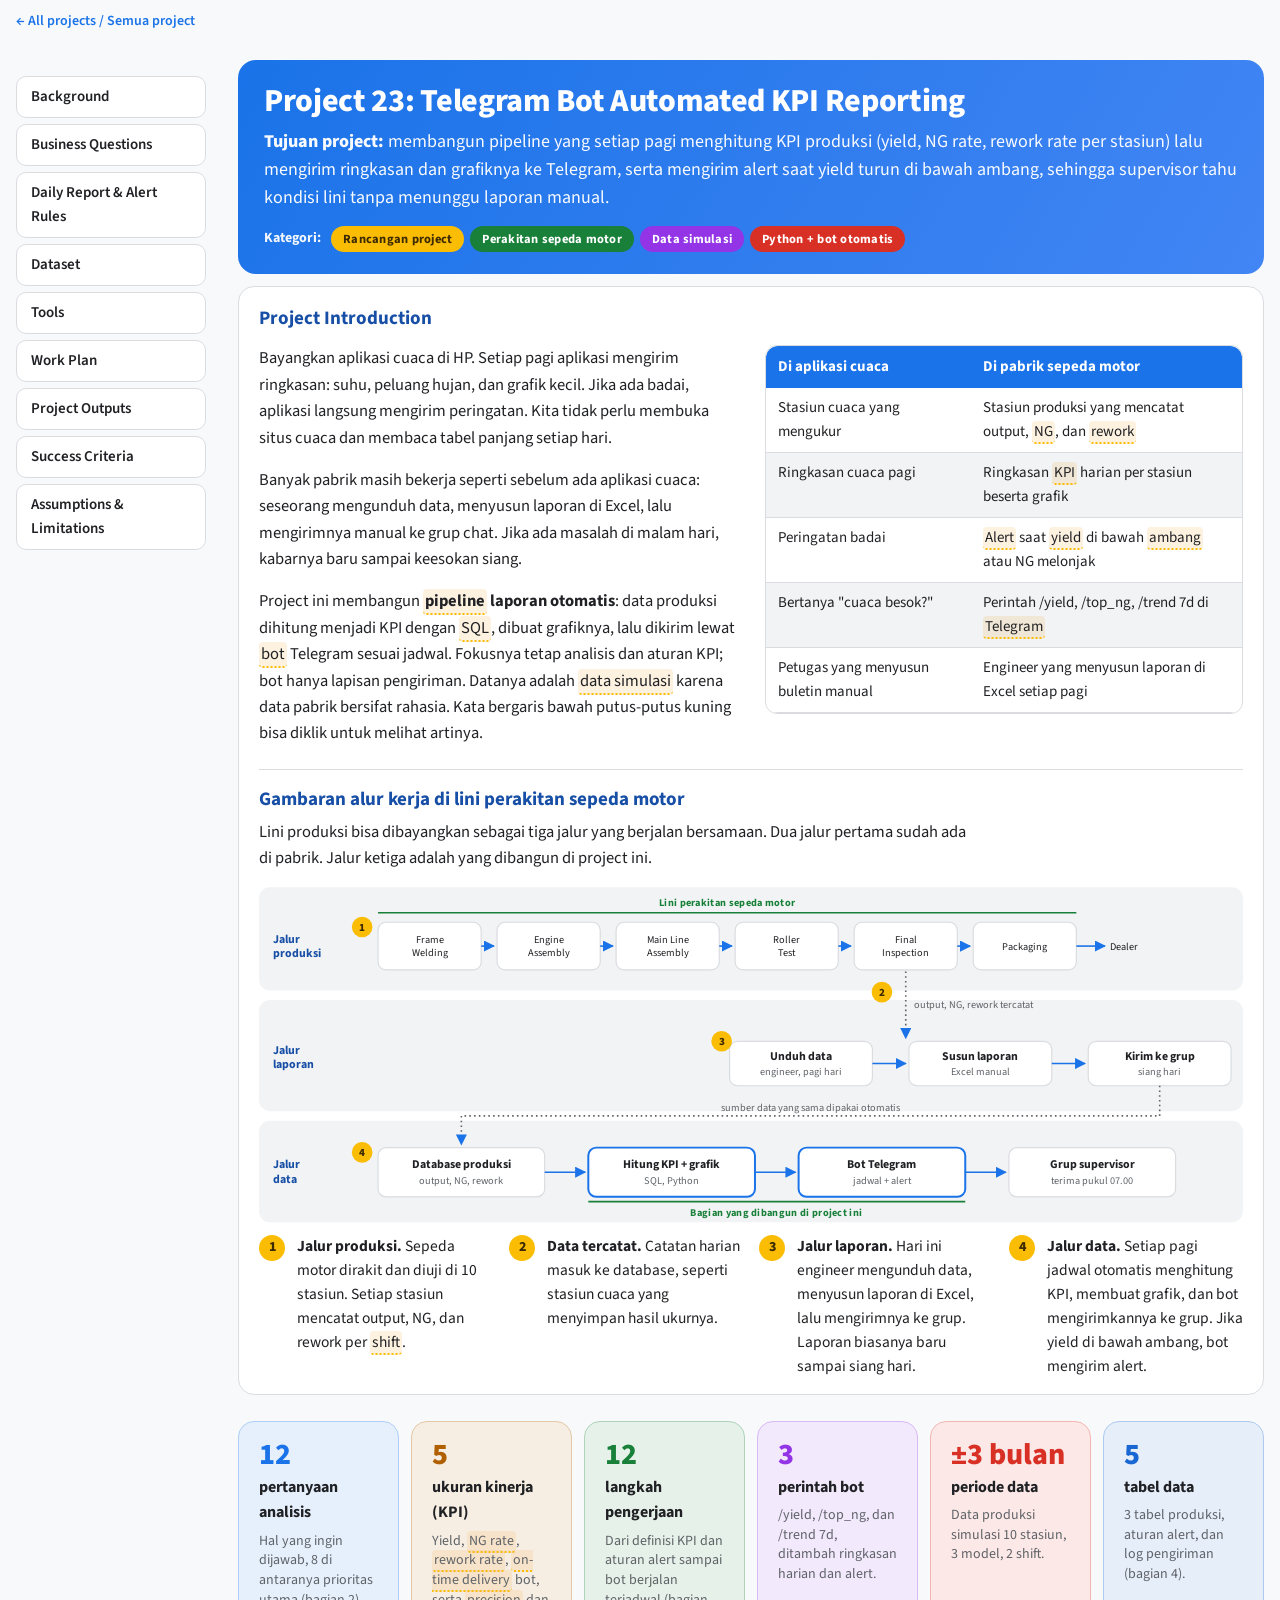
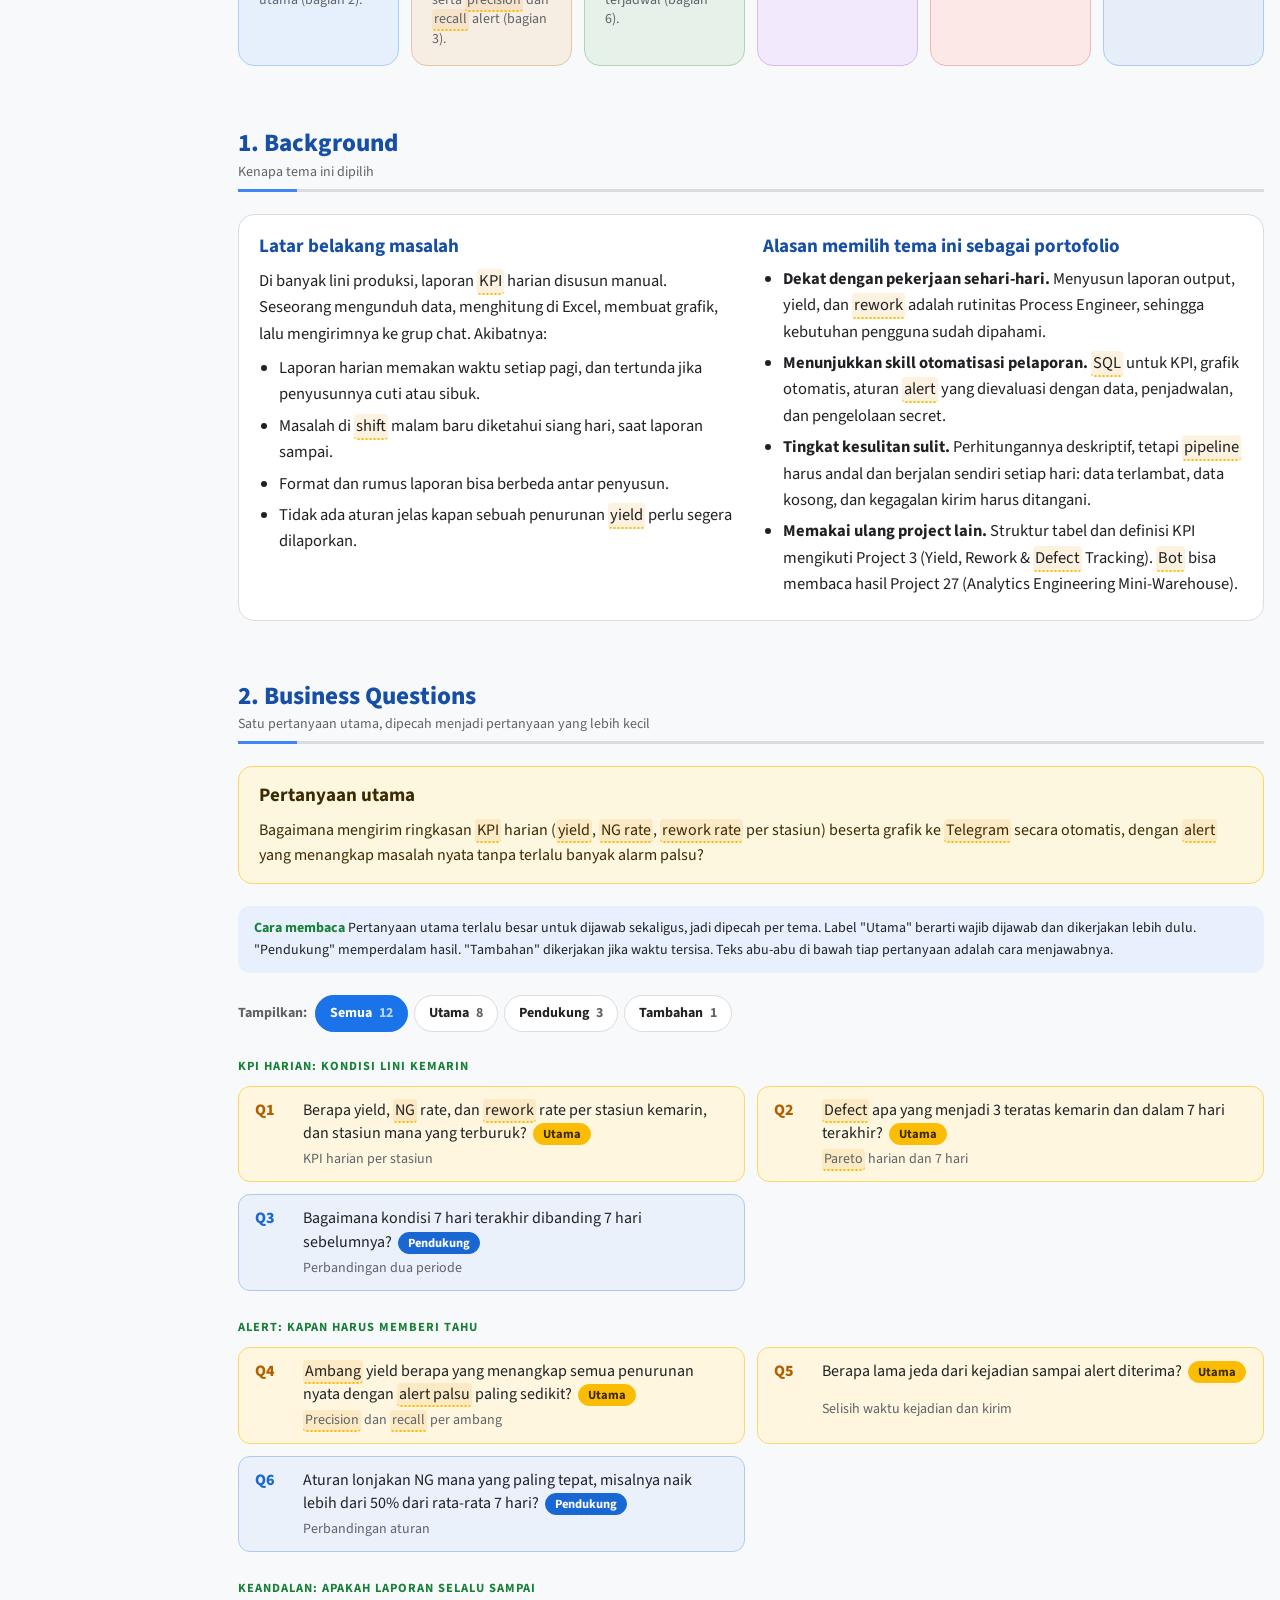
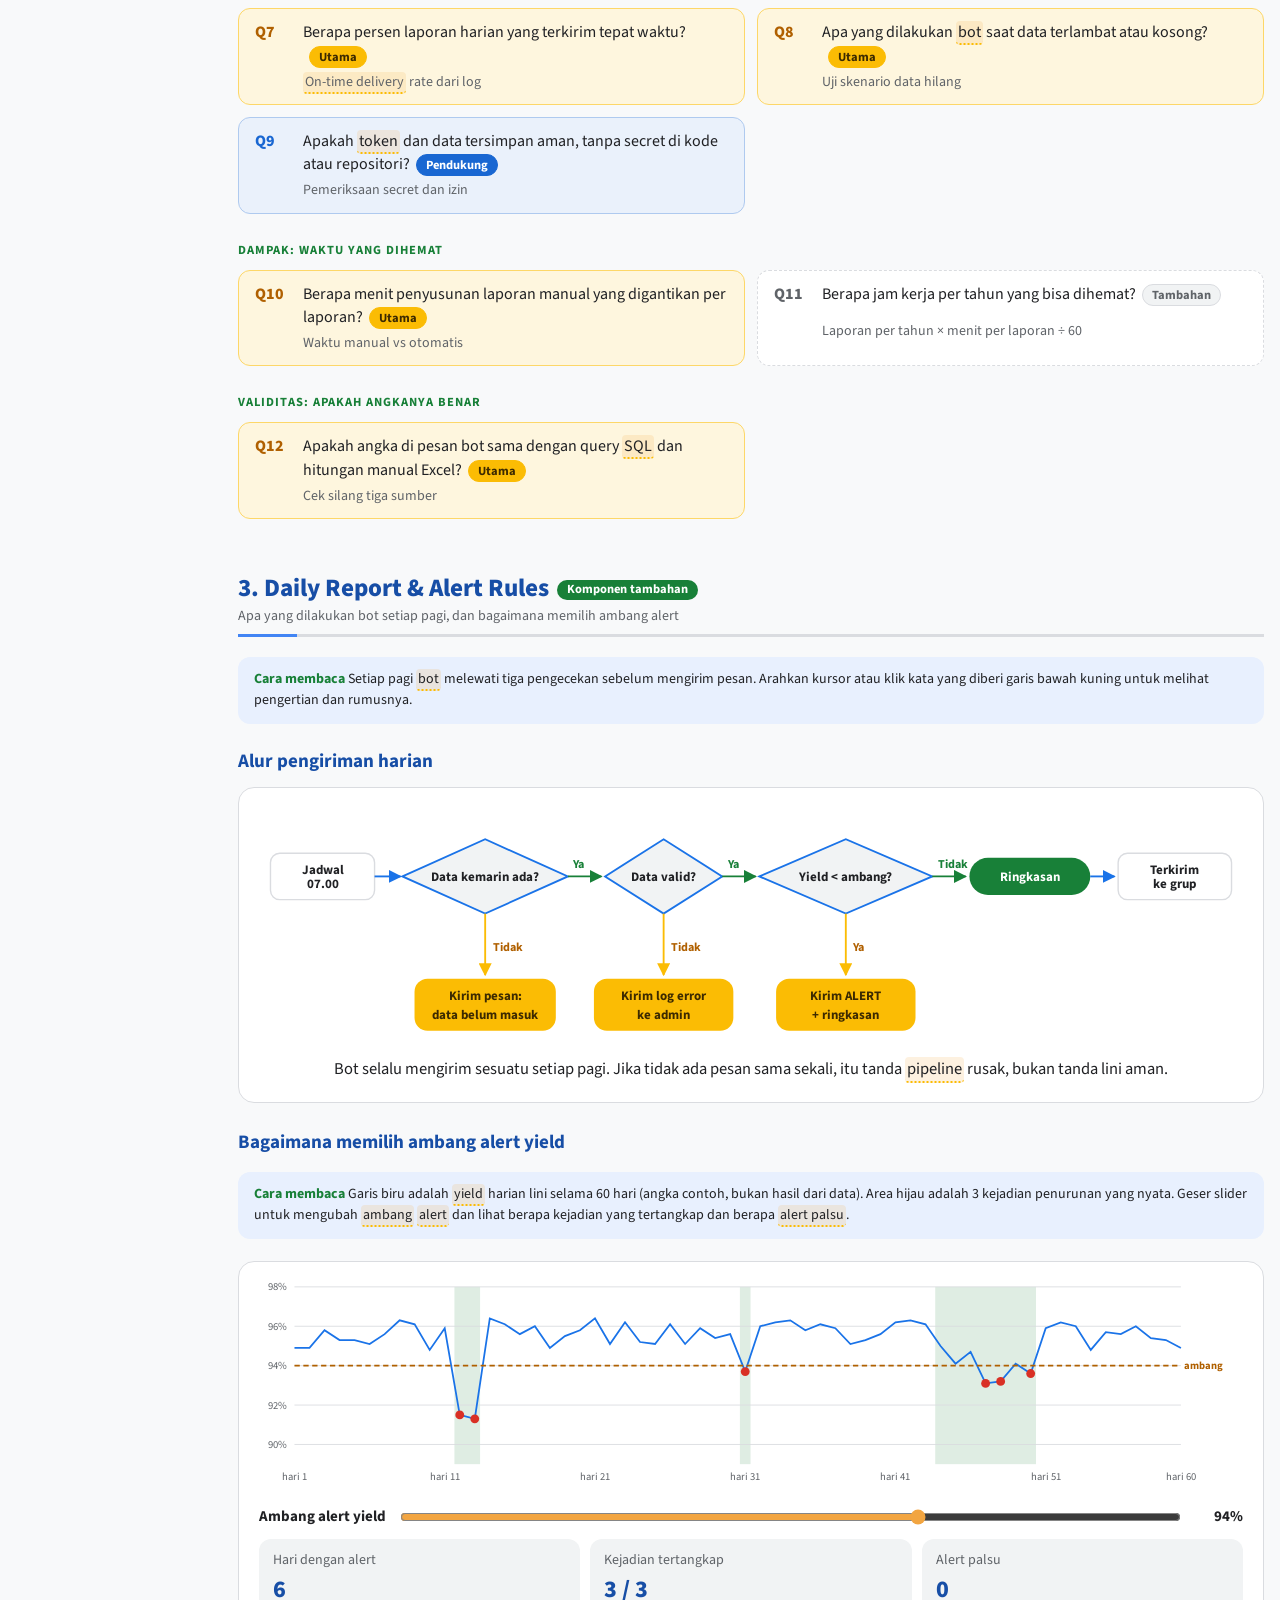
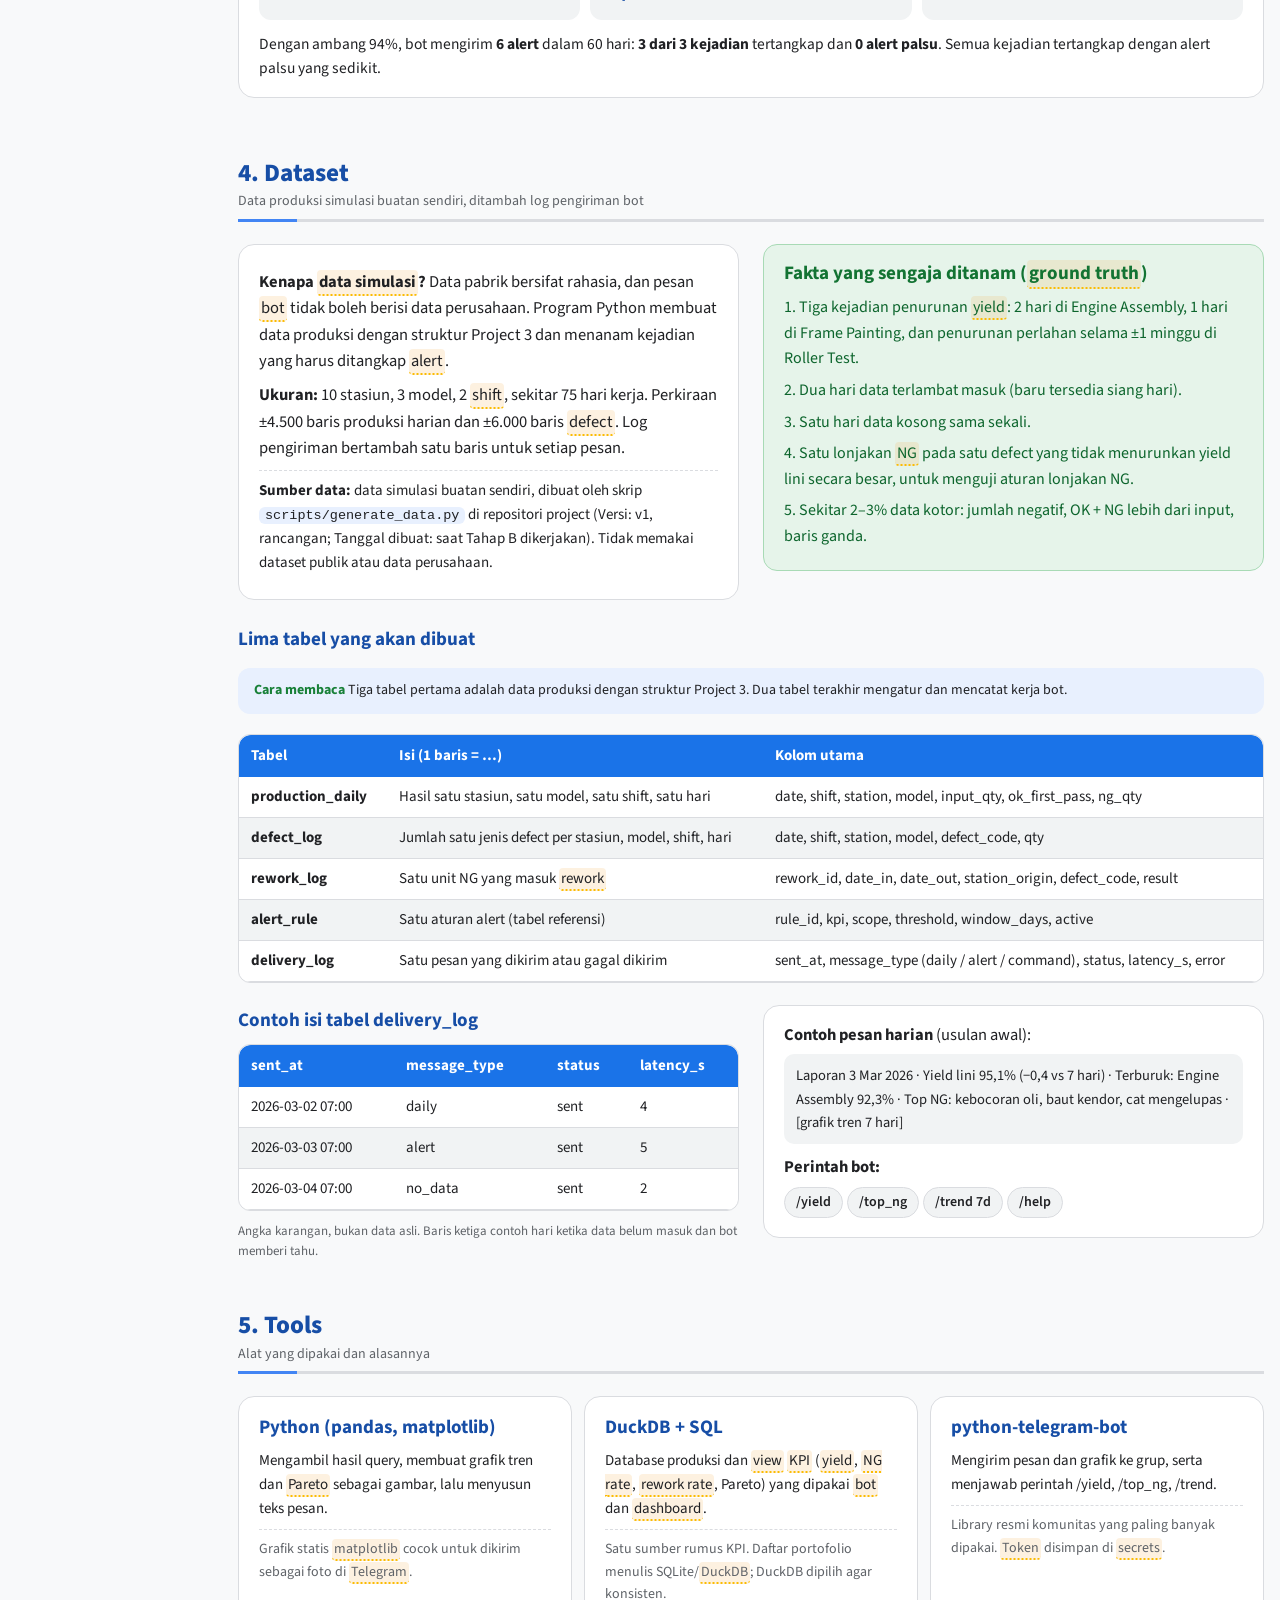
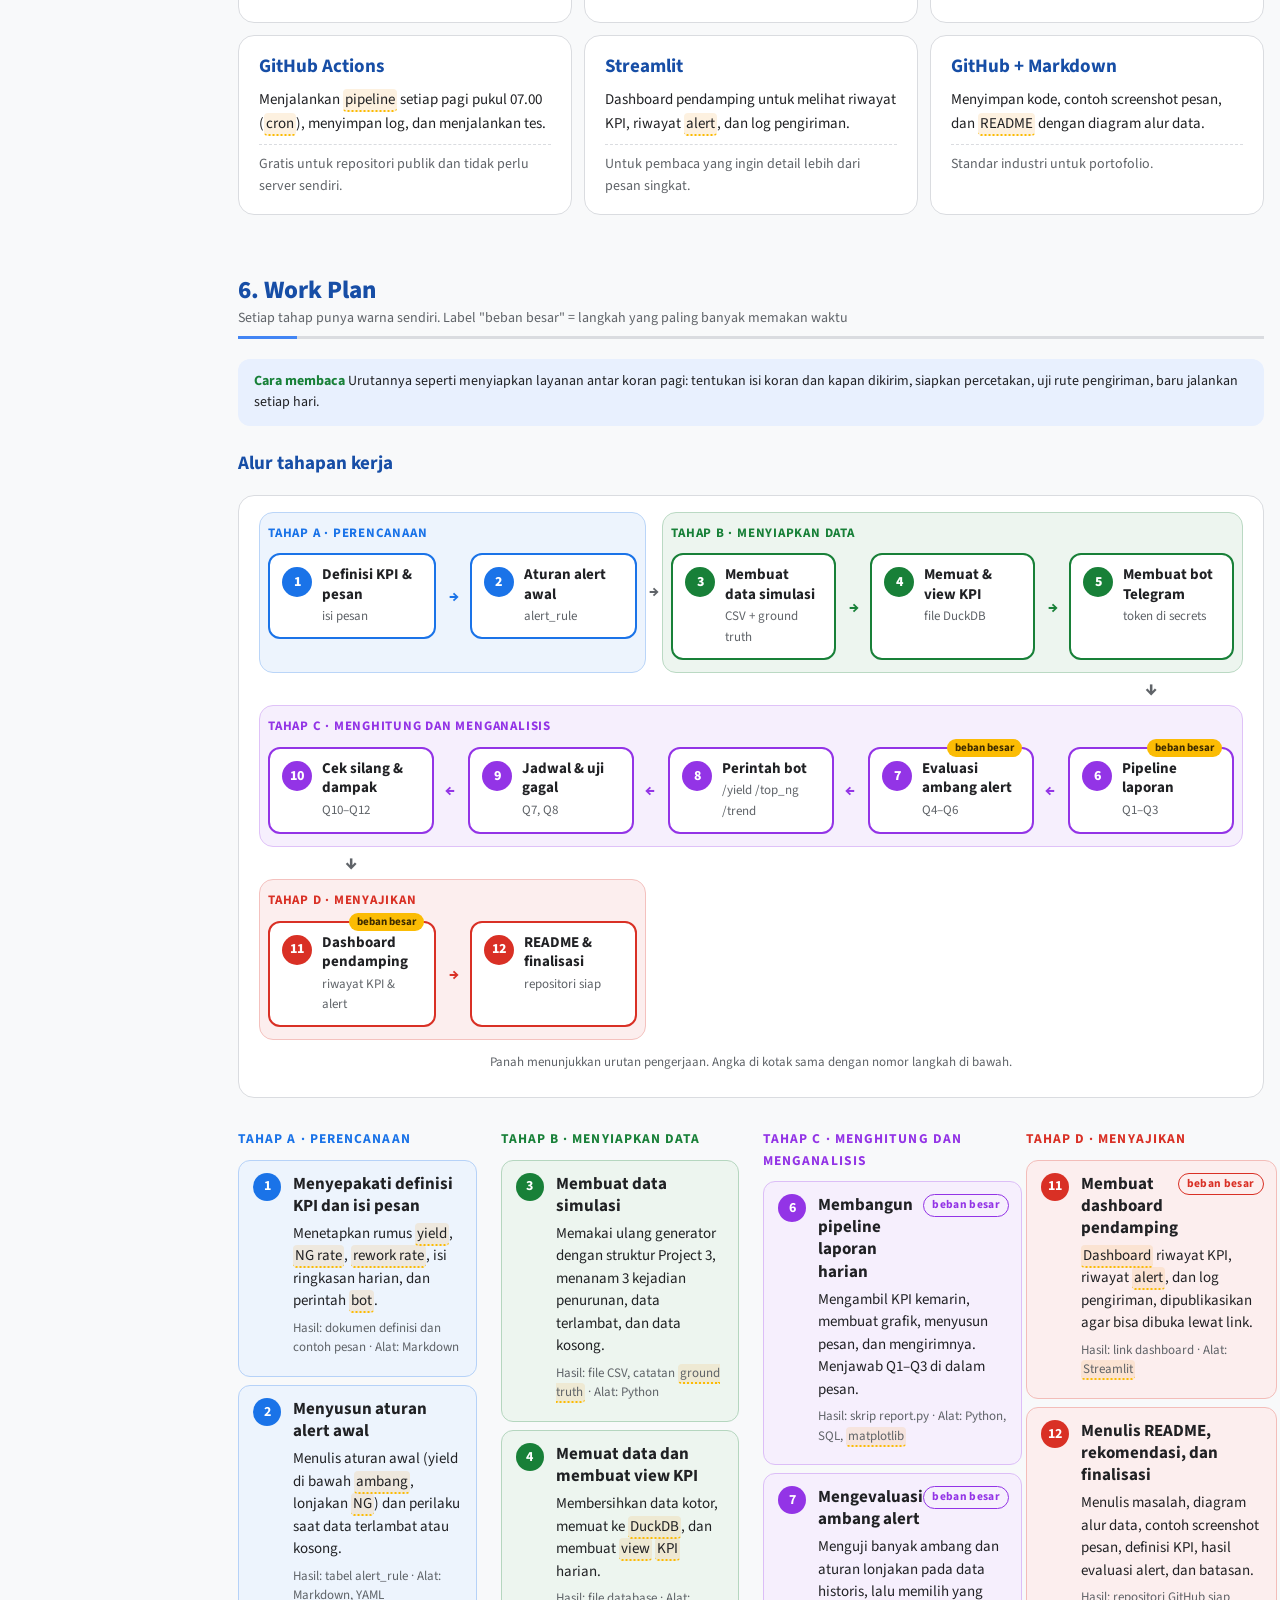
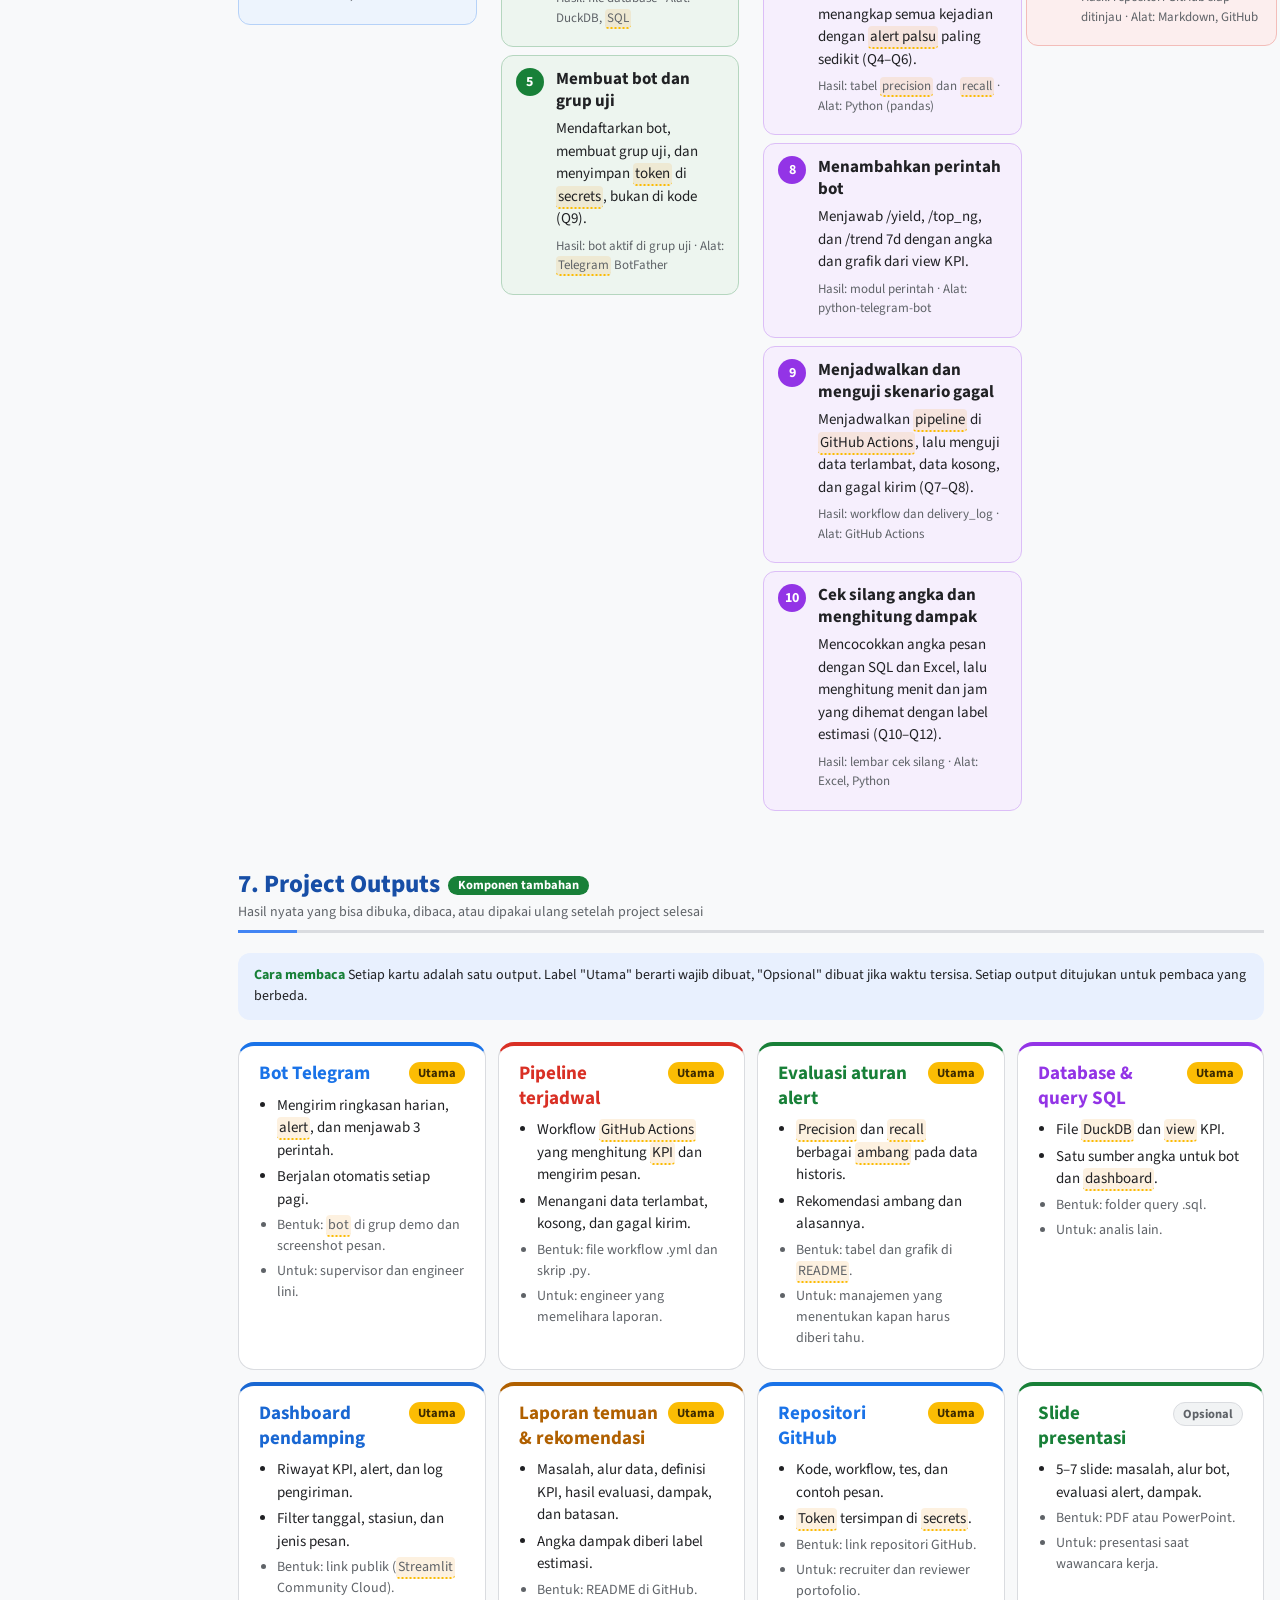
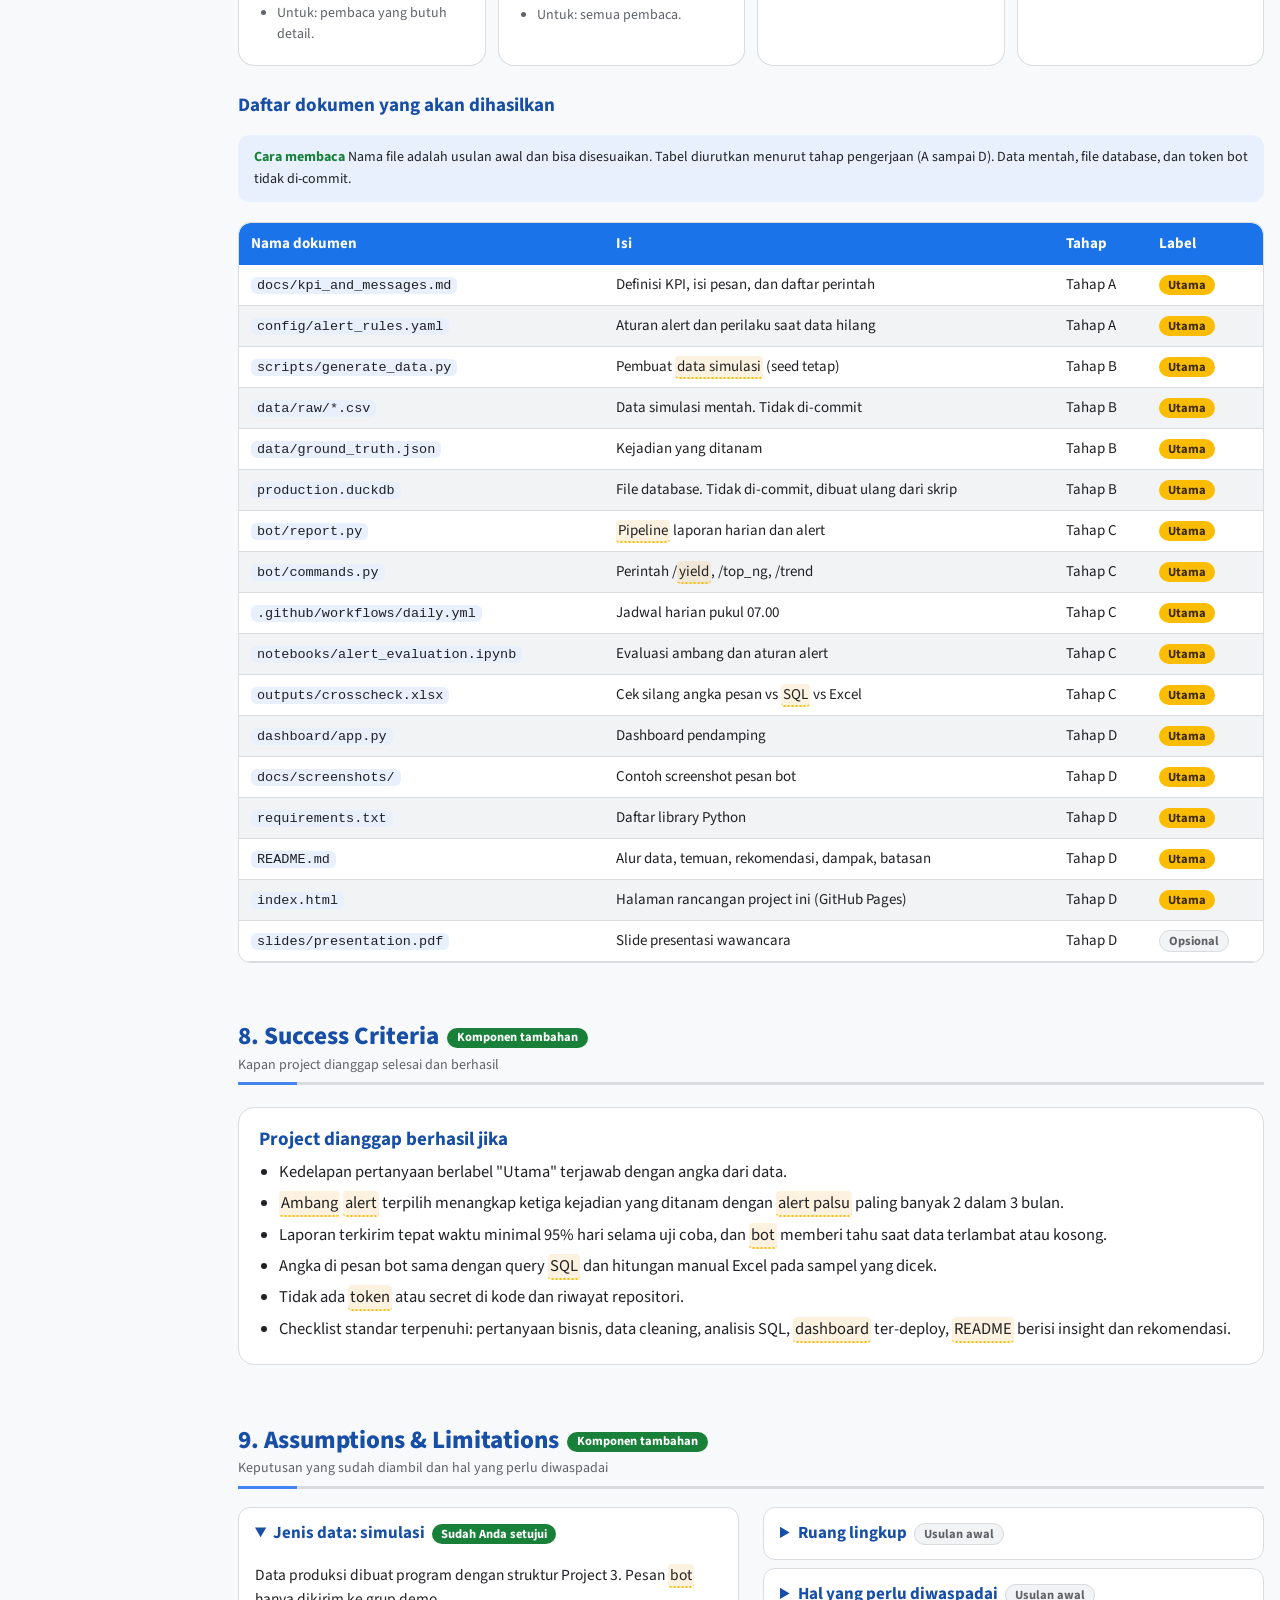
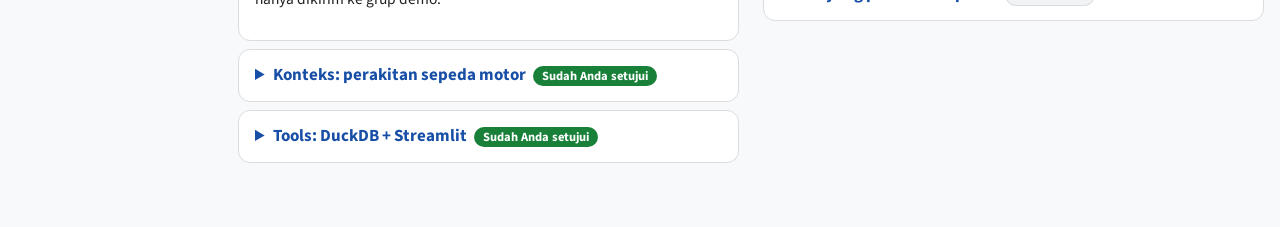
==== index.html @ 644fd73c "Add Project 23 design page and README Co-Authored-By: Claude Opus 5.5 <noreply@anthropic.com> Claude" ====
<!doctype html>
<html lang="id"><head><meta charset="utf-8"><meta name="viewport" content="width=device-width,initial-scale=1,viewport-fit=cover">
<title>Project 23: Telegram Bot Automated KPI Reporting</title>
<meta name="claude:viewport-fit-sides" content="cover">
<meta name="description" content="Rancangan project portofolio Data Analyst: bot Telegram yang mengirim ringkasan KPI harian dan alert otomatis dari data produksi perakitan sepeda motor.">
<link rel="preconnect" href="https://fonts.googleapis.com"><link rel="preconnect" href="https://fonts.gstatic.com" crossorigin>
<link rel="stylesheet" href="https://fonts.googleapis.com/css2?family=Source+Sans+3:wght@400;600;700;800&display=swap">
<style>
/* Layout: tema terang ala Google (single theme, sengaja): latar putih keabuan, kartu putih;
   biru = struktur, kuning = penanda utama, hijau = info pendukung, merah = aksen.
   Skala huruf: H1 32 · H2 25 · H3 19 · body 16.5 · keterangan 14 · label 12.5 */
:root{color-scheme:light;
--bg:#F8F9FA;--card:#FFFFFF;--sub:#F1F3F4;--line:#DADCE0;
--ink:#202124;--head:#174EA6;--mut:#5F6368;
--navy:#1A73E8;--navy-ink:#FFFFFF;--teal:#188038;--amber:#FBBC04;--amber-ink:#3C2A00;--bar:#1A73E8;--soft:#E8F0FE;
--gb:#4285F4;--gr:#EA4335;--gy:#FBBC04;--gg:#34A853;
--navyH:#1A73E8;--amberH:#B06000;--tealH:#188038;--plumH:#9334E6;--roseH:#D93025;--skyH:#1967D2;--onph:#fff;
--f:"Source Sans 3",Calibri,Carlito,"Segoe UI",Arial,sans-serif;
--h1:clamp(26px,2.6vw,32px);--h2:clamp(21px,2vw,25px);--h3:19px;--body:16.5px;--small:14px;--label:12.5px}
[hidden]{display:none!important}
*{box-sizing:border-box}html{scroll-padding-top:64px;scroll-behavior:smooth}
body{margin:0;background:var(--bg);color:var(--ink);font:400 var(--body)/1.6 var(--f)}
body::before{content:"";position:fixed;inset:0 0 auto;height:env(safe-area-inset-top,0px);background:var(--bg);z-index:10}
main{max-width:880px;margin:0 auto;padding-block:16px 56px;padding-left:max(16px,env(safe-area-inset-left,0px));padding-right:max(16px,env(safe-area-inset-right,0px))}
b,strong{font-weight:700}
nav{position:sticky;top:env(safe-area-inset-top,0px);z-index:9;background:var(--bg);padding:8px 0;display:flex;gap:6px;overflow-x:auto}
nav a{flex:none;background:var(--card);border:1px solid var(--line);color:var(--ink);text-decoration:none;border-radius:999px;padding:6px 14px;font-size:var(--small);font-weight:600}
nav a:hover,nav a:focus-visible{background:var(--amber);border-color:var(--amber);color:var(--amber-ink);outline:none}
.banner{background:var(--navy);color:var(--navy-ink);border-radius:18px;padding:22px 26px}
.banner h1{margin:0 0 8px;font-size:var(--h1);font-weight:800;line-height:1.2;text-wrap:balance;letter-spacing:-.01em}.banner p{margin:0;font-size:18px;line-height:1.55;opacity:.97}.banner .goal b{font-weight:800}
.tags{display:flex;gap:6px;flex-wrap:wrap;margin-top:14px}
.tags{align-items:center}.tlab{font-size:var(--small);font-weight:700;margin-right:4px;opacity:.95}
.tag{border-radius:999px;padding:3px 12px;font-size:var(--label);font-weight:700;background:rgba(255,255,255,.2);letter-spacing:.02em}.tag.a{background:var(--amber);color:var(--amber-ink)}
.card{border-radius:16px;padding:16px 20px;background:var(--card);border:1px solid var(--line);margin:12px 0}
.card p{margin:8px 0}
h2{font-size:var(--h2);font-weight:800;color:var(--head);margin:48px 0 10px;padding-bottom:8px;border-bottom:2px solid var(--line);line-height:1.25;text-wrap:balance}
h2 small{display:block;font-size:var(--small);font-weight:400;color:var(--mut);margin-top:4px}
h3{font-size:var(--h3);font-weight:700;color:var(--head);margin:16px 0 6px;line-height:1.3}
.card h3:first-child,.card>div>h3:first-child{margin-top:4px}
.add{display:inline-block;vertical-align:middle;margin-left:8px;border-radius:999px;padding:2px 10px;font-size:var(--label);font-weight:700;background:var(--teal);color:#fff}
.how{background:var(--soft);border-radius:12px;padding:12px 16px;margin:10px 0;font-size:var(--small);line-height:1.55;color:var(--ink)}.how::before{content:"Cara membaca ";font-weight:700;color:var(--teal)}
.callout{border-radius:14px;padding:14px 20px;margin:12px 0;font-size:16px}.callout h4{margin:0 0 6px;font-size:var(--h3);font-weight:700}.callout p{margin:6px 0}
.callout.a{background:var(--amber);color:var(--amber-ink)}.callout.g{background:var(--teal);color:#fff}
.kpis{display:grid;grid-template-columns:repeat(3,1fr);gap:12px;margin:14px 0}.kpis .card{margin:0}
.kpi .v{font-size:30px;font-weight:800;display:block;line-height:1.15;color:var(--head);font-variant-numeric:tabular-nums}.kpi .l{display:block;font-weight:700;font-size:16px;margin-top:2px}.kpi .d{display:block;font-size:var(--small);line-height:1.4;margin-top:6px;color:var(--mut)}
.kpi.t{background:var(--teal);border-color:var(--teal);color:#fff}.kpi.am{background:var(--amber);border-color:var(--amber);color:var(--amber-ink)}
.kpi.t .v,.kpi.t .d,.kpi.am .v,.kpi.am .d{color:inherit}
table{border-collapse:collapse;width:100%;font-size:15px;background:var(--card);border-radius:12px;overflow:hidden}
th{background:var(--navy);color:var(--navy-ink);padding:9px 12px;text-align:left;vertical-align:top;font-weight:700}
td{padding:8px 12px;border-bottom:1px solid var(--line);vertical-align:top}
tr:nth-child(odd) td{background:var(--sub)}
.scroll{overflow-x:auto;border:1px solid var(--line);border-radius:12px;margin:10px 0}
.q{background:var(--card);border:1px solid var(--line);border-radius:12px;padding:12px 16px;margin:6px 0;display:grid;grid-template-columns:40px 1fr;gap:4px 8px;font-size:16px;line-height:1.45}
.q .id{font-weight:800;color:var(--head)}.q .m{grid-column:2;font-size:var(--small);color:var(--mut)}
.pri{display:inline-block;border-radius:999px;padding:1px 9px;font-size:var(--label);font-weight:700;margin-left:6px;background:var(--sub);border:1px solid var(--line);color:var(--mut)}.pri.M{background:var(--amber);border-color:var(--amber);color:var(--amber-ink)}.pri.S{background:var(--navy);border-color:var(--navy);color:#fff}
.theme{font-size:var(--label);font-weight:700;color:var(--teal);margin:20px 0 4px;text-transform:uppercase;letter-spacing:.08em}
.flow{display:flex;flex-wrap:wrap;align-items:center;gap:6px;margin:8px 0}
.flow span{border-radius:999px;padding:5px 12px;font-size:var(--small);font-weight:700;background:var(--sub);border:1px solid var(--line)}
.flow span.ng{background:var(--amber);border-color:var(--amber);color:var(--amber-ink)}.flow span.ok{background:var(--teal);border-color:var(--teal);color:#fff}.flow i{font-style:normal;color:var(--mut);font-size:var(--small)}
.row{display:flex;align-items:center;gap:8px;margin:6px 0;width:100%;font:inherit;font-size:var(--small);color:var(--ink);background:none;border:0;padding:0;cursor:pointer;text-align:left}
.row .n{width:96px;flex:none;font-weight:600}.row .tr{flex:1;background:var(--sub);border-radius:8px;height:24px;position:relative;overflow:hidden}
.row .b{position:absolute;left:0;top:0;bottom:0;border-radius:8px;background:var(--bar);transition:width .25s}
.row.sel .b{background:var(--amber)}.row.sel .n{color:var(--head);font-weight:800}
.row .c{width:58px;text-align:right;flex:none;font-variant-numeric:tabular-nums;font-weight:600}
.row:focus-visible{outline:3px solid var(--amber);outline-offset:2px;border-radius:8px}
.ctl{display:flex;align-items:center;gap:12px;margin:14px 0 10px;font-weight:700;font-size:15px}.ctl input{flex:1;accent-color:#F2A541}.ctl output{min-width:48px;text-align:right}
.res{display:grid;grid-template-columns:repeat(3,1fr);gap:10px;margin-top:10px}.res div{background:var(--sub);border-radius:12px;padding:10px 14px;font-size:var(--small);color:var(--mut)}.res b{display:block;font-size:24px;font-weight:800;color:var(--head);font-variant-numeric:tabular-nums}
.steps{counter-reset:s;display:grid;gap:8px;margin:10px 0;padding:0;list-style:none}
.steps li{background:var(--card);border:1px solid var(--line);border-radius:12px;padding:12px 14px 12px 54px;position:relative}
.steps li::before{counter-increment:s;content:counter(s);position:absolute;left:14px;top:12px;width:28px;height:28px;border-radius:50%;background:var(--navy);color:#fff;font-weight:700;display:grid;place-items:center;font-size:14px}
.steps li.L::before{background:var(--amber);color:var(--amber-ink)}
.steps b.t{display:block;font-size:17px;color:var(--head);line-height:1.3}.steps p{margin:6px 0;font-size:15px;line-height:1.5}.steps .meta{font-size:13px;color:var(--mut)}
.phase{font-size:var(--label);font-weight:700;color:var(--teal);margin:18px 0 0;text-transform:uppercase;letter-spacing:.08em}
.tools{display:grid;grid-template-columns:repeat(2,1fr);gap:12px;margin:12px 0}.tools .card{margin:0}
.tools b{display:block;font-size:var(--h3);color:var(--head)}.tools .r{font-size:15px;margin:6px 0 0}.tools .alt{font-size:var(--small);color:var(--mut);margin:8px 0 0;padding-top:8px;border-top:1px dashed var(--line)}
details{background:var(--card);border:1px solid var(--line);border-radius:12px;padding:12px 16px;margin:8px 0}summary{cursor:pointer;font-weight:700;font-size:17px;color:var(--head)}details p{font-size:15.5px}
.pill{border-radius:999px;padding:1px 9px;font-size:var(--label);font-weight:700;background:var(--teal);color:#fff;margin-left:4px}.pill.d{background:var(--sub);border:1px solid var(--line);color:var(--mut)}
.chip{display:inline-block;border-radius:999px;padding:3px 11px;margin:3px 4px 3px 0;font-size:var(--small);font-weight:600;background:var(--sub);border:1px solid var(--line)}
.tm{border-bottom:2px dotted var(--amber);background:rgba(242,165,65,.16);border-radius:4px;padding:0 2px;cursor:help}
#tip{position:fixed;display:none;max-width:320px;white-space:pre-line;background:#202124;color:#fff;padding:10px 12px;border-radius:12px;font-size:var(--small);line-height:1.4;z-index:20;box-shadow:0 6px 20px rgba(0,0,0,.25)}
ul.tight{margin:6px 0;padding-left:20px}ul.tight li{margin:5px 0}
.intro>.layout{grid-column:1/-1}
.layout{margin-top:14px;padding-top:14px;border-top:1px solid var(--line)}.layout .lead{margin:4px 0 10px;max-width:90ch}
.figw{overflow-x:auto;margin:8px 0}.figw svg{display:block;width:100%;min-width:860px;height:auto;font-family:var(--f)}
.figw .lane{fill:var(--sub)}.figw .box{fill:var(--card);stroke:var(--line);stroke-width:1.5}.figw .box.hi{stroke:var(--bar);stroke-width:2.5}
.figw text{fill:var(--ink)}.figw .ln{font-size:15px;font-weight:700;fill:var(--head)}.figw .gl{font-size:13px;font-weight:700;fill:var(--teal);letter-spacing:.03em}
.figw .bt{font-size:13px}.figw .b{font-size:15px;font-weight:700}.figw .st{font-size:13px;fill:var(--mut)}
.figw .grp{stroke:var(--teal);stroke-width:2}.figw .ar{stroke:var(--bar);stroke-width:2}.figw .ah{fill:var(--bar)}
.figw .ng,.figw .ngs{stroke:var(--amber);stroke-width:2;stroke-dasharray:5 4}.figw .aha{fill:var(--amber)}.figw .nl{font-size:14px;font-weight:700;fill:var(--amberH)}
.figw .dt{stroke:var(--mut);stroke-width:2;stroke-dasharray:2 4}
.figw .okb{fill:var(--teal)}.figw .scb{fill:var(--amber)}.figw .wt{fill:#fff;font-size:14px;font-weight:700}.figw .at{fill:var(--amber-ink);font-size:14px;font-weight:700}
.figw .mk{fill:var(--amber)}.figw .mt{fill:var(--amber-ink);font-size:14px;font-weight:800}
.legend{counter-reset:l;list-style:none;padding:0;margin:10px 0 0;display:grid;gap:10px}
.legend li{counter-increment:l;position:relative;padding-left:38px;font-size:15.5px;line-height:1.55}
.legend li::before{content:counter(l);position:absolute;left:0;top:1px;width:26px;height:26px;border-radius:50%;background:var(--amber);color:var(--amber-ink);font-weight:800;font-size:14px;display:grid;place-items:center}
@media (min-width:1000px){.legend{grid-template-columns:repeat(4,1fr);gap:16px}}
.kpi{--h:var(--navyH);background:color-mix(in srgb,var(--h) 11%,var(--card));border-color:color-mix(in srgb,var(--h) 35%,var(--card))}
.kpi .v{color:var(--h)}.kpi .l{color:var(--ink)}.kpi .d{color:var(--mut)}
.q[data-p="M"]{background:color-mix(in srgb,var(--amber) 13%,var(--card));border-color:color-mix(in srgb,var(--amber) 60%,var(--card))}
.q[data-p="S"]{background:color-mix(in srgb,var(--skyH) 9%,var(--card));border-color:color-mix(in srgb,var(--skyH) 35%,var(--card))}
.q[data-p="N"]{border-style:dashed}
.q[data-p="M"] .id{color:var(--amberH)}.q[data-p="S"] .id{color:var(--skyH)}.q[data-p="N"] .id{color:var(--mut)}
.pri.S{background:var(--skyH);border-color:var(--skyH);color:var(--onph)}
.fbar{display:flex;flex-wrap:wrap;align-items:center;gap:6px;margin:12px 0 4px}.fbar span{font-size:var(--small);font-weight:700;color:var(--mut);margin-right:2px}
.fb{font:inherit;font-size:var(--small);font-weight:700;cursor:pointer;border-radius:999px;padding:6px 14px;border:1px solid var(--line);background:var(--card);color:var(--ink)}
.fb i{font-style:normal;opacity:.7;margin-left:4px}.fb:hover{border-color:var(--bar)}.fb:focus-visible{outline:3px solid var(--amber);outline-offset:2px}
.fb.on{background:var(--navy);border-color:var(--navy);color:#fff}.fb.on[data-f="M"]{background:var(--amber);border-color:var(--amber);color:var(--amber-ink)}.fb.on[data-f="S"]{background:var(--skyH);border-color:var(--skyH);color:var(--onph)}
.defs p{margin:0 0 12px}.defs p:last-child{margin:0}
.fx{display:inline-block;margin:2px 0;padding:1px 9px;border-radius:8px;background:color-mix(in srgb,var(--tealH) 12%,var(--card));border:1px solid color-mix(in srgb,var(--tealH) 40%,var(--card));color:var(--tealH);font-weight:700;font-size:15px;white-space:normal}
.figw.fl svg{min-width:520px;max-width:1000px;margin:0 auto}.flowfull .card{padding:20px 24px}.flowfull .card>p{text-align:center;margin:12px 0 0}.figw .dia{fill:var(--sub);stroke:var(--bar);stroke-width:2}.figw .b2{font-size:14px;font-weight:700}
.figw .arT{fill:none;stroke:var(--teal);stroke-width:2}.figw .aht{fill:var(--teal)}.figw .arA{fill:none;stroke:var(--amber);stroke-width:2}.figw .aha2{fill:var(--amber)}
.figw .lt{font-size:13px;font-weight:700;fill:var(--tealH)}.figw .la{font-size:13px;font-weight:700;fill:var(--amberH)}
.ph .phase{color:var(--ph);font-size:13.5px}
.ph .steps li{background:color-mix(in srgb,var(--ph) 8%,var(--card));border-color:color-mix(in srgb,var(--ph) 32%,var(--card))}
.ph .steps li::before,.ph .steps li.L::before{background:var(--ph);color:var(--onph)}
.ph .steps b.t{color:var(--ink)}
.steps li.L::after{content:"beban besar";position:absolute;right:12px;top:12px;font-size:11.5px;font-weight:700;letter-spacing:.03em;padding:1px 8px;border-radius:999px;border:1px solid var(--ph,var(--amber));color:var(--ph,var(--amber))}
.steps li.L b.t{padding-right:84px}
.banner{background:linear-gradient(120deg,#1A73E8,#4285F4)}
h2{border-bottom:3px solid transparent;border-image:linear-gradient(90deg,var(--gb) 0 60px,var(--line) 60px) 1}
nav a:nth-child(4n+1):hover{background:var(--gb);border-color:var(--gb);color:#fff}nav a:nth-child(4n+2):hover{background:var(--gr);border-color:var(--gr);color:#fff}nav a:nth-child(4n+4):hover{background:var(--gg);border-color:var(--gg);color:#fff}
.callout.g{background:#E6F4EA;color:#0D652D;border:1px solid #A8DAB5}.callout.g h4{color:#137333}
.callout.a{background:#FEF7E0;color:#3C2A00;border:1px solid #FDD663}
.outs{display:grid;gap:12px;margin:12px 0}.outs .card{margin:0}
.out{--h:var(--navyH);border-top:4px solid var(--h)}
.out .oh{display:flex;align-items:flex-start;justify-content:space-between;gap:8px}.out .oh b{font-size:var(--h3);color:var(--h);line-height:1.3}
.ob{flex:none;border-radius:999px;padding:1px 9px;font-size:var(--label);font-weight:700;background:var(--amber);color:var(--amber-ink)}.ob.opt{background:var(--sub);border:1px solid var(--line);color:var(--mut)}
.out ul{margin:8px 0 0;padding-left:18px;font-size:15px;line-height:1.5}.out li{margin:4px 0}
.out li:nth-last-child(-n+2){color:var(--mut);font-size:14px}
@media (min-width:700px){.outs{grid-template-columns:repeat(2,1fr)}}
@media (min-width:1280px){.outs{grid-template-columns:repeat(4,1fr)}}
.tag.c1{background:#188038;color:#fff}.tag.c2{background:#9334E6;color:#fff}.tag.c3{background:#D93025;color:#fff}.tag.c4{background:#fff;color:#1A73E8}
.sample td:first-child{white-space:nowrap}.src{border-top:1px dashed var(--line);padding-top:8px;font-size:15px}.src code{font-size:13.5px;background:var(--soft);padding:1px 6px;border-radius:6px}.note{font-size:13px;color:var(--mut);margin:6px 0 0}
.wf{display:grid;gap:4px}
.wl{--c:var(--navyH);position:relative;background:color-mix(in srgb,var(--c) 8%,var(--card));border:1px solid color-mix(in srgb,var(--c) 30%,var(--card));border-radius:14px;padding:10px 12px 12px}
.wl h4{margin:0 0 10px;font-size:13px;font-weight:700;text-transform:uppercase;letter-spacing:.06em;color:var(--c)}
.ws{display:grid;gap:22px}
.wb{position:relative;background:var(--card);border:2px solid var(--c);border-radius:12px;padding:10px 12px 10px 52px;min-height:62px}
.wb .n{position:absolute;left:12px;top:12px;width:30px;height:30px;border-radius:50%;background:var(--c);color:var(--onph);font-weight:800;font-size:14px;display:grid;place-items:center}
.wb b{display:block;font-size:15px;line-height:1.3}.wb .s{display:block;font-size:13px;color:var(--mut);margin-top:2px}
.wb.L::before{content:"beban besar";position:absolute;top:-10px;right:10px;background:var(--amber);color:var(--amber-ink);font-size:11px;font-weight:700;padding:0 8px;border-radius:999px;line-height:18px}
.wb:not(:last-child)::after{content:"↓";position:absolute;left:50%;bottom:-21px;transform:translateX(-50%);color:var(--c);font-weight:800;font-size:16px;line-height:1}
.wa{text-align:center;font-weight:800;font-size:20px;color:var(--mut);line-height:1.2}
.wrow,.wrow1{display:grid;gap:4px}
.wrow>.wl:first-child{margin-bottom:24px}.wrow>.wl:first-child::after{content:"↓";position:absolute;left:50%;bottom:-24px;transform:translateX(-50%);font-weight:800;font-size:20px;color:var(--mut)}
@media (min-width:1200px){
.wrow{grid-template-columns:2fr 3fr;gap:30px}.wrow>.wl:first-child{margin-bottom:0}.wrow>.wl:first-child::after{content:"→";left:auto;right:-24px;bottom:auto;top:50%;transform:translateY(-50%)}
.wrow1{grid-template-columns:2fr 3fr}
.ws{grid-template-columns:repeat(var(--k),1fr);gap:26px}
.wb:not(:last-child)::after{content:"→";left:auto;right:-25px;bottom:auto;top:50%;transform:translateY(-50%)}
.wl{padding-left:8px;padding-right:8px}.ws{gap:34px}
.wrow,.wrow1{gap:16px}.wrow>.wl:first-child::after{right:-14px;font-size:16px}
}
.docs code{font-size:13.5px;background:var(--soft);padding:1px 6px;border-radius:6px;white-space:nowrap}.docs td:nth-child(3){white-space:nowrap}
/* layar lebar: nav jadi sidebar, konten dibagi kolom */
.two{display:grid;gap:0 24px;align-items:start}.two>*{min-width:0}
.qgrid{display:grid;gap:0 12px}.qgrid>*{min-width:0}
@media (min-width:1000px){
main{max-width:1480px}
.two,.qgrid{grid-template-columns:1fr 1fr}.qgrid .theme{grid-column:1/-1}
.kpis{grid-template-columns:repeat(6,1fr)}.tools{grid-template-columns:repeat(3,1fr)}
.intro{display:grid;grid-template-columns:1fr 1fr;column-gap:28px;align-items:start}.intro h3{grid-column:1/-1}.intro>p{grid-column:1}.intro>.scroll{grid-column:2;grid-row:2/span 3;margin-top:8px}
.phases{display:grid;grid-template-columns:repeat(2,1fr);gap:0 24px}.phases>*{min-width:0}
}
@media (min-width:1280px){
main{display:grid;grid-template-columns:190px minmax(0,1fr);column-gap:32px}
main>*{grid-column:2}
main>nav{grid-column:1;grid-row:1/span 60;align-self:start;flex-direction:column;padding-top:16px}
main>nav a{border-radius:10px;font-size:15px;padding:8px 14px}
.phases{grid-template-columns:repeat(4,1fr)}
}
@media (max-width:620px){.kpis,.res{grid-template-columns:1fr 1fr}.tools{grid-template-columns:1fr}.row .n{width:78px}.banner{padding:18px}}
@media (prefers-reduced-motion:reduce){html{scroll-behavior:auto}.row .b{transition:none}}
.row.sim{cursor:default}.row .gh{position:absolute;left:0;top:0;bottom:0;border-radius:8px;background:color-mix(in srgb,var(--mut) 28%,var(--card))}
.row.sim .n{width:170px}.cxb{margin-top:0}@media (max-width:620px){.row.sim .n{width:110px;font-size:13px}}
.chart svg{display:block;width:100%;height:auto;font-family:var(--f)}.chart .ax{stroke:var(--line)}.chart .tx{font-size:12px;fill:var(--mut)}
.chart .ln2{fill:none;stroke:var(--bar);stroke-width:2}.chart .th{stroke:var(--amberH);stroke-width:2;stroke-dasharray:6 4}.chart .hb{fill:var(--bar)}.chart .sp{stroke:var(--roseH);stroke-width:2;stroke-dasharray:4 4}
.chart .dot{fill:var(--roseH)}.chart .inc{fill:color-mix(in srgb,var(--tealH) 14%,var(--card))}.chart .bl{stroke:var(--amberH);stroke-width:2;stroke-dasharray:6 4}
.row .gh2{position:absolute;left:0;top:0;bottom:0;border-right:3px solid var(--amberH);background:rgba(255,255,255,.35);border-radius:8px 0 0 8px}
@media (min-width:1200px){.wa{display:grid;grid-template-columns:repeat(5,1fr);gap:34px;padding:0 9px}.wa.r span{grid-column:5}.wa.l span{grid-column:1}
.ws.rev{direction:rtl}.ws.rev .wb{direction:ltr}.ws.rev .wb:not(:last-child)::after{content:"←";right:auto;left:-25px}}
.figw .dt2{fill:none;stroke:var(--mut);stroke-width:2;stroke-dasharray:2 4}
</style>

</head><body>
<a href="https://bagusbernadi.github.io/" style="display:inline-block;margin:12px 16px;font:600 14px/1.4 'Source Sans 3',Arial,sans-serif;color:#1A73E8;text-decoration:none">← All projects / Semua project</a>
<main>
<nav aria-label="Section navigation"><a href="#s1">Background</a><a href="#s2">Business Questions</a><a href="#s3">Daily Report &amp; Alert Rules</a><a href="#s4">Dataset</a><a href="#s5">Tools</a><a href="#s6">Work Plan</a><a href="#s7">Project Outputs</a><a href="#s8">Success Criteria</a><a href="#s9">Assumptions &amp; Limitations</a></nav>
<header class="banner"><h1>Project 23: Telegram Bot Automated KPI Reporting</h1>
<p class="goal"><b>Tujuan project:</b> membangun pipeline yang setiap pagi menghitung KPI produksi (yield, NG rate, rework rate per stasiun) lalu mengirim ringkasan dan grafiknya ke Telegram, serta mengirim alert saat yield turun di bawah ambang, sehingga supervisor tahu kondisi lini tanpa menunggu laporan manual.</p>
<div class="tags"><span class="tlab">Kategori:</span><span class="tag a">Rancangan project</span><span class="tag c1">Perakitan sepeda motor</span><span class="tag c2">Data simulasi</span><span class="tag c3">Python + bot otomatis</span></div></header>
<section class="card intro">
<h3>Project Introduction</h3>
<p>Bayangkan aplikasi cuaca di HP. Setiap pagi aplikasi mengirim ringkasan: suhu, peluang hujan, dan grafik kecil. Jika ada badai, aplikasi langsung mengirim peringatan. Kita tidak perlu membuka situs cuaca dan membaca tabel panjang setiap hari.</p>
<p>Banyak pabrik masih bekerja seperti sebelum ada aplikasi cuaca: seseorang mengunduh data, menyusun laporan di Excel, lalu mengirimnya manual ke grup chat. Jika ada masalah di malam hari, kabarnya baru sampai keesokan siang.</p>
<div class="scroll"><table><tr><th>Di aplikasi cuaca</th><th>Di pabrik sepeda motor</th></tr><tr><td>Stasiun cuaca yang mengukur</td><td>Stasiun produksi yang mencatat output, NG, dan rework</td></tr><tr><td>Ringkasan cuaca pagi</td><td>Ringkasan KPI harian per stasiun beserta grafik</td></tr><tr><td>Peringatan badai</td><td>Alert saat yield di bawah ambang atau NG melonjak</td></tr><tr><td>Bertanya "cuaca besok?"</td><td>Perintah /yield, /top_ng, /trend 7d di Telegram</td></tr><tr><td>Petugas yang menyusun buletin manual</td><td>Engineer yang menyusun laporan di Excel setiap pagi</td></tr></table></div>
<p>Project ini membangun <b>pipeline laporan otomatis</b>: data produksi dihitung menjadi KPI dengan SQL, dibuat grafiknya, lalu dikirim lewat bot Telegram sesuai jadwal. Fokusnya tetap analisis dan aturan KPI; bot hanya lapisan pengiriman. Datanya adalah data simulasi karena data pabrik bersifat rahasia. Kata bergaris bawah putus-putus kuning bisa diklik untuk melihat artinya.</p>
<div class="layout">
<h3>Gambaran alur kerja di lini perakitan sepeda motor</h3>
<p class="lead">Lini produksi bisa dibayangkan sebagai tiga jalur yang berjalan bersamaan. Dua jalur pertama sudah ada di pabrik. Jalur ketiga adalah yang dibangun di project ini.</p>
<div class="figw"><svg viewBox="0 0 1240 432" role="img" aria-label="Alur kerja: jalur produksi sepeda motor, jalur laporan manual di Excel yang dikirim ke grup chat, dan jalur otomatis dari database ke perhitungan KPI dan bot Telegram"><defs><marker id="mN" viewBox="0 0 10 10" refX="9" refY="5" markerWidth="7" markerHeight="7" orient="auto"><path class="ah" d="M0 0L10 5L0 10z"/></marker><marker id="mA" viewBox="0 0 10 10" refX="9" refY="5" markerWidth="7" markerHeight="7" orient="auto"><path class="aha" d="M0 0L10 5L0 10z"/></marker></defs><rect class="lane" x="0" y="8" width="1240" height="130" rx="14"/><rect class="lane" x="0" y="150" width="1240" height="140" rx="14"/><rect class="lane" x="0" y="302" width="1240" height="128" rx="14"/><text class="ln" x="18" y="78">Jalur</text><text class="ln" x="18" y="96">produksi</text><text class="ln" x="18" y="218">Jalur</text><text class="ln" x="18" y="236">laporan</text><text class="ln" x="18" y="362">Jalur</text><text class="ln" x="18" y="380">data</text><line class="grp" x1="150" x2="1030" y1="40" y2="40"/><text class="gl" x="590" y="32" text-anchor="middle">Lini perakitan sepeda motor</text><rect class="box" x="150" y="52" width="130" height="60" rx="10"/><text class="bt" x="215.0" y="78" text-anchor="middle">Frame</text><text class="bt" x="215.0" y="94" text-anchor="middle">Welding</text><line class="ar" x1="280" x2="296" y1="82" y2="82" marker-end="url(#mN)"/><rect class="box" x="300" y="52" width="130" height="60" rx="10"/><text class="bt" x="365.0" y="78" text-anchor="middle">Engine</text><text class="bt" x="365.0" y="94" text-anchor="middle">Assembly</text><line class="ar" x1="430" x2="446" y1="82" y2="82" marker-end="url(#mN)"/><rect class="box" x="450" y="52" width="130" height="60" rx="10"/><text class="bt" x="515.0" y="78" text-anchor="middle">Main Line</text><text class="bt" x="515.0" y="94" text-anchor="middle">Assembly</text><line class="ar" x1="580" x2="596" y1="82" y2="82" marker-end="url(#mN)"/><rect class="box" x="600" y="52" width="130" height="60" rx="10"/><text class="bt" x="665.0" y="78" text-anchor="middle">Roller</text><text class="bt" x="665.0" y="94" text-anchor="middle">Test</text><line class="ar" x1="730" x2="746" y1="82" y2="82" marker-end="url(#mN)"/><rect class="box" x="750" y="52" width="130" height="60" rx="10"/><text class="bt" x="815.0" y="78" text-anchor="middle">Final</text><text class="bt" x="815.0" y="94" text-anchor="middle">Inspection</text><line class="ar" x1="880" x2="896" y1="82" y2="82" marker-end="url(#mN)"/><rect class="box" x="900" y="52" width="130" height="60" rx="10"/><text class="bt" x="965.0" y="87" text-anchor="middle">Packaging</text><line class="ar" x1="1030" x2="1066" y1="82" y2="82" marker-end="url(#mN)"/><text class="bt" x="1072" y="87">Dealer</text><line class="dt" x1="815.0" x2="815.0" y1="114" y2="198" marker-end="url(#mN)"/><text class="st" x="825.0" y="160">output, NG, rework tercatat</text><rect class="box" x="593" y="202" width="180" height="56" rx="10"/><text class="bt b" x="683.0" y="225" text-anchor="middle">Unduh data</text><text class="st" x="683.0" y="245" text-anchor="middle">engineer, pagi hari</text><line class="ar" x1="773" x2="815" y1="230" y2="230" marker-end="url(#mN)"/><rect class="box" x="819" y="202" width="180" height="56" rx="10"/><text class="bt b" x="909.0" y="225" text-anchor="middle">Susun laporan</text><text class="st" x="909.0" y="245" text-anchor="middle">Excel manual</text><line class="ar" x1="999" x2="1041" y1="230" y2="230" marker-end="url(#mN)"/><rect class="box" x="1045" y="202" width="180" height="56" rx="10"/><text class="bt b" x="1135.0" y="225" text-anchor="middle">Kirim ke grup</text><text class="st" x="1135.0" y="245" text-anchor="middle">siang hari</text><rect class="box" x="150" y="336" width="210" height="62" rx="10"/><text class="bt b" x="255.0" y="362" text-anchor="middle">Database produksi</text><text class="st" x="255.0" y="382" text-anchor="middle">output, NG, rework</text><line class="ar" x1="360" x2="411" y1="367" y2="367" marker-end="url(#mN)"/><rect class="box hi" x="415" y="336" width="210" height="62" rx="10"/><text class="bt b" x="520.0" y="362" text-anchor="middle">Hitung KPI + grafik</text><text class="st" x="520.0" y="382" text-anchor="middle">SQL, Python</text><line class="ar" x1="625" x2="676" y1="367" y2="367" marker-end="url(#mN)"/><rect class="box hi" x="680" y="336" width="210" height="62" rx="10"/><text class="bt b" x="785.0" y="362" text-anchor="middle">Bot Telegram</text><text class="st" x="785.0" y="382" text-anchor="middle">jadwal + alert</text><line class="ar" x1="890" x2="941" y1="367" y2="367" marker-end="url(#mN)"/><rect class="box" x="945" y="336" width="210" height="62" rx="10"/><text class="bt b" x="1050.0" y="362" text-anchor="middle">Grup supervisor</text><text class="st" x="1050.0" y="382" text-anchor="middle">terima pukul 07.00</text><polyline class="dt2" points="1135.0,258 1135.0,296 255.0,296 255.0,332" marker-end="url(#mN)"/><text class="st" x="695" y="290" text-anchor="middle">sumber data yang sama dipakai otomatis</text><text class="gl" x="652" y="422" text-anchor="middle">Bagian yang dibangun di project ini</text><line class="grp" x1="415" x2="890" y1="404" y2="404"/><circle class="mk" cx="130" cy="58" r="13"/><text class="mt" x="130" y="63" text-anchor="middle">1</text><circle class="mk" cx="785.0" cy="140" r="13"/><text class="mt" x="785.0" y="145" text-anchor="middle">2</text><circle class="mk" cx="583" cy="202" r="13"/><text class="mt" x="583" y="207" text-anchor="middle">3</text><circle class="mk" cx="130" cy="342" r="13"/><text class="mt" x="130" y="347" text-anchor="middle">4</text></svg></div>
<ol class="legend"><li><b>Jalur produksi.</b> Sepeda motor dirakit dan diuji di 10 stasiun. Setiap stasiun mencatat output, NG, dan rework per shift.</li><li><b>Data tercatat.</b> Catatan harian masuk ke database, seperti stasiun cuaca yang menyimpan hasil ukurnya.</li><li><b>Jalur laporan.</b> Hari ini engineer mengunduh data, menyusun laporan di Excel, lalu mengirimnya ke grup. Laporan biasanya baru sampai siang hari.</li><li><b>Jalur data.</b> Setiap pagi jadwal otomatis menghitung KPI, membuat grafik, dan bot mengirimkannya ke grup. Jika yield di bawah ambang, bot mengirim alert.</li></ol>
</div>
</section>
<div class="kpis"><div class="card kpi" style="--h:var(--navyH)"><span class="v">12</span><span class="l">pertanyaan analisis</span><span class="d">Hal yang ingin dijawab, 8 di antaranya prioritas utama (bagian 2).</span></div><div class="card kpi" style="--h:var(--amberH)"><span class="v">5</span><span class="l">ukuran kinerja (KPI)</span><span class="d">Yield, NG rate, rework rate, on-time delivery bot, serta precision dan recall alert (bagian 3).</span></div><div class="card kpi" style="--h:var(--tealH)"><span class="v">12</span><span class="l">langkah pengerjaan</span><span class="d">Dari definisi KPI dan aturan alert sampai bot berjalan terjadwal (bagian 6).</span></div><div class="card kpi" style="--h:var(--plumH)"><span class="v">3</span><span class="l">perintah bot</span><span class="d">/yield, /top_ng, dan /trend 7d, ditambah ringkasan harian dan alert.</span></div><div class="card kpi" style="--h:var(--roseH)"><span class="v">±3 bulan</span><span class="l">periode data</span><span class="d">Data produksi simulasi 10 stasiun, 3 model, 2 shift.</span></div><div class="card kpi" style="--h:var(--skyH)"><span class="v">5</span><span class="l">tabel data</span><span class="d">3 tabel produksi, aturan alert, dan log pengiriman (bagian 4).</span></div></div>
<h2 id="s1">1. Background<small>Kenapa tema ini dipilih</small></h2>
<div class="card two">
<div><h3>Latar belakang masalah</h3>
<p>Di banyak lini produksi, laporan KPI harian disusun manual. Seseorang mengunduh data, menghitung di Excel, membuat grafik, lalu mengirimnya ke grup chat. Akibatnya:</p>
<ul class="tight"><li>Laporan harian memakan waktu setiap pagi, dan tertunda jika penyusunnya cuti atau sibuk.</li><li>Masalah di shift malam baru diketahui siang hari, saat laporan sampai.</li><li>Format dan rumus laporan bisa berbeda antar penyusun.</li><li>Tidak ada aturan jelas kapan sebuah penurunan yield perlu segera dilaporkan.</li></ul></div>
<div><h3>Alasan memilih tema ini sebagai portofolio</h3>
<ul class="tight"><li><b>Dekat dengan pekerjaan sehari-hari.</b> Menyusun laporan output, yield, dan rework adalah rutinitas Process Engineer, sehingga kebutuhan pengguna sudah dipahami.</li><li><b>Menunjukkan skill otomatisasi pelaporan.</b> SQL untuk KPI, grafik otomatis, aturan alert yang dievaluasi dengan data, penjadwalan, dan pengelolaan secret.</li><li><b>Tingkat kesulitan sulit.</b> Perhitungannya deskriptif, tetapi pipeline harus andal dan berjalan sendiri setiap hari: data terlambat, data kosong, dan kegagalan kirim harus ditangani.</li><li><b>Memakai ulang project lain.</b> Struktur tabel dan definisi KPI mengikuti Project 3 (Yield, Rework &amp; Defect Tracking). Bot bisa membaca hasil Project 27 (Analytics Engineering Mini-Warehouse).</li></ul></div>
</div>
<h2 id="s2">2. Business Questions<small>Satu pertanyaan utama, dipecah menjadi pertanyaan yang lebih kecil</small></h2>
<div class="callout a"><h4>Pertanyaan utama</h4>Bagaimana mengirim ringkasan KPI harian (yield, NG rate, rework rate per stasiun) beserta grafik ke Telegram secara otomatis, dengan alert yang menangkap masalah nyata tanpa terlalu banyak alarm palsu?</div>
<p class="how">Pertanyaan utama terlalu besar untuk dijawab sekaligus, jadi dipecah per tema. Label "Utama" berarti wajib dijawab dan dikerjakan lebih dulu. "Pendukung" memperdalam hasil. "Tambahan" dikerjakan jika waktu tersisa. Teks abu-abu di bawah tiap pertanyaan adalah cara menjawabnya.</p>
<div class="fbar" role="group" aria-label="Filter pertanyaan"><span>Tampilkan:</span><button type="button" class="fb on" data-f="*">Semua <i>12</i></button><button type="button" class="fb" data-f="M">Utama <i>8</i></button><button type="button" class="fb" data-f="S">Pendukung <i>3</i></button><button type="button" class="fb" data-f="N">Tambahan <i>1</i></button></div>
<div class="qgrid" id="qg">
<p class="theme">KPI harian: kondisi lini kemarin</p>
<div class="q" data-p="M"><span class="id">Q1</span><span>Berapa yield, NG rate, dan rework rate per stasiun kemarin, dan stasiun mana yang terburuk?<span class="pri M">Utama</span></span><span class="m">KPI harian per stasiun</span></div>
<div class="q" data-p="M"><span class="id">Q2</span><span>Defect apa yang menjadi 3 teratas kemarin dan dalam 7 hari terakhir?<span class="pri M">Utama</span></span><span class="m">Pareto harian dan 7 hari</span></div>
<div class="q" data-p="S"><span class="id">Q3</span><span>Bagaimana kondisi 7 hari terakhir dibanding 7 hari sebelumnya?<span class="pri S">Pendukung</span></span><span class="m">Perbandingan dua periode</span></div>
<p class="theme">Alert: kapan harus memberi tahu</p>
<div class="q" data-p="M"><span class="id">Q4</span><span>Ambang yield berapa yang menangkap semua penurunan nyata dengan alert palsu paling sedikit?<span class="pri M">Utama</span></span><span class="m">Precision dan recall per ambang</span></div>
<div class="q" data-p="M"><span class="id">Q5</span><span>Berapa lama jeda dari kejadian sampai alert diterima?<span class="pri M">Utama</span></span><span class="m">Selisih waktu kejadian dan kirim</span></div>
<div class="q" data-p="S"><span class="id">Q6</span><span>Aturan lonjakan NG mana yang paling tepat, misalnya naik lebih dari 50% dari rata-rata 7 hari?<span class="pri S">Pendukung</span></span><span class="m">Perbandingan aturan</span></div>
<p class="theme">Keandalan: apakah laporan selalu sampai</p>
<div class="q" data-p="M"><span class="id">Q7</span><span>Berapa persen laporan harian yang terkirim tepat waktu?<span class="pri M">Utama</span></span><span class="m">On-time delivery rate dari log</span></div>
<div class="q" data-p="M"><span class="id">Q8</span><span>Apa yang dilakukan bot saat data terlambat atau kosong?<span class="pri M">Utama</span></span><span class="m">Uji skenario data hilang</span></div>
<div class="q" data-p="S"><span class="id">Q9</span><span>Apakah token dan data tersimpan aman, tanpa secret di kode atau repositori?<span class="pri S">Pendukung</span></span><span class="m">Pemeriksaan secret dan izin</span></div>
<p class="theme">Dampak: waktu yang dihemat</p>
<div class="q" data-p="M"><span class="id">Q10</span><span>Berapa menit penyusunan laporan manual yang digantikan per laporan?<span class="pri M">Utama</span></span><span class="m">Waktu manual vs otomatis</span></div>
<div class="q" data-p="N"><span class="id">Q11</span><span>Berapa jam kerja per tahun yang bisa dihemat?<span class="pri">Tambahan</span></span><span class="m">Laporan per tahun × menit per laporan ÷ 60</span></div>
<p class="theme">Validitas: apakah angkanya benar</p>
<div class="q" data-p="M"><span class="id">Q12</span><span>Apakah angka di pesan bot sama dengan query SQL dan hitungan manual Excel?<span class="pri M">Utama</span></span><span class="m">Cek silang tiga sumber</span></div>
</div>
<h2 id="s3">3. Daily Report &amp; Alert Rules<span class="add">Komponen tambahan</span><small>Apa yang dilakukan bot setiap pagi, dan bagaimana memilih ambang alert</small></h2>
<p class="how">Setiap pagi bot melewati tiga pengecekan sebelum mengirim pesan. Arahkan kursor atau klik kata yang diberi garis bawah kuning untuk melihat pengertian dan rumusnya.</p>
<div class="flowfull"><h3>Alur pengiriman harian</h3>
<div class="card"><div class="figw fl"><svg viewBox="0 0 1050 245" role="img" aria-label="Diagram percabangan: setiap pukul 07.00 bot mengecek data kemarin; jika tidak ada, mengirim pesan data belum masuk; jika tidak valid, mengirim log error ke admin; jika yield di bawah ambang, mengirim alert; jika tidak, mengirim ringkasan harian"><defs><marker id="fN" viewBox="0 0 10 10" refX="9" refY="5" markerWidth="7" markerHeight="7" orient="auto"><path class="ah" d="M0 0L10 5L0 10z"/></marker><marker id="fT" viewBox="0 0 10 10" refX="9" refY="5" markerWidth="7" markerHeight="7" orient="auto"><path class="aht" d="M0 0L10 5L0 10z"/></marker><marker id="fA" viewBox="0 0 10 10" refX="9" refY="5" markerWidth="7" markerHeight="7" orient="auto"><path class="aha2" d="M0 0L10 5L0 10z"/></marker></defs><rect class="box" x="8" y="40" width="112" height="50" rx="10"/><text class="b2" x="64" y="62" text-anchor="middle">Jadwal</text><text class="b2" x="64" y="78" text-anchor="middle">07.00</text><line class="ar" x1="120" x2="148" y1="65" y2="65" marker-end="url(#fN)"/><polygon class="dia" points="150,65 239,25 328,65 239,105"/><text class="b2" x="239" y="70" text-anchor="middle">Data kemarin ada?</text><line class="arT" x1="328" x2="364" y1="65" y2="65" marker-end="url(#fT)"/><text class="lt" x="334" y="56">Ya</text><line class="arA" x1="239" x2="239" y1="105" y2="171" marker-end="url(#fA)"/><text class="la" x="247" y="145">Tidak</text><rect class="scb" x="163.0" y="175" width="152" height="56" rx="14"/><text class="at" x="239" y="198" text-anchor="middle">Kirim pesan:</text><text class="at" x="239" y="218" text-anchor="middle">data belum masuk</text><polygon class="dia" points="368,65 431,25 494,65 431,105"/><text class="b2" x="431" y="70" text-anchor="middle">Data valid?</text><line class="arT" x1="494" x2="530" y1="65" y2="65" marker-end="url(#fT)"/><text class="lt" x="500" y="56">Ya</text><line class="arA" x1="431" x2="431" y1="105" y2="171" marker-end="url(#fA)"/><text class="la" x="439" y="145">Tidak</text><rect class="scb" x="356.0" y="175" width="150" height="56" rx="14"/><text class="at" x="431" y="198" text-anchor="middle">Kirim log error</text><text class="at" x="431" y="218" text-anchor="middle">ke admin</text><polygon class="dia" points="534,65 627,25 720,65 627,105"/><text class="b2" x="627" y="70" text-anchor="middle">Yield &lt; ambang?</text><line class="arT" x1="720" x2="756" y1="65" y2="65" marker-end="url(#fT)"/><text class="lt" x="726" y="56">Tidak</text><line class="arA" x1="627" x2="627" y1="105" y2="171" marker-end="url(#fA)"/><text class="la" x="635" y="145">Ya</text><rect class="scb" x="552.0" y="175" width="150" height="56" rx="14"/><text class="at" x="627" y="198" text-anchor="middle">Kirim ALERT</text><text class="at" x="627" y="218" text-anchor="middle">+ ringkasan</text><rect class="okb" x="760" y="45" width="130" height="40" rx="20"/><text class="wt" x="825" y="70" text-anchor="middle">Ringkasan</text><line class="ar" x1="890" x2="916" y1="65" y2="65" marker-end="url(#fN)"/><rect class="box" x="920" y="40" width="122" height="50" rx="10"/><text class="b2" x="981" y="62" text-anchor="middle">Terkirim</text><text class="b2" x="981" y="78" text-anchor="middle">ke grup</text></svg></div>
<p>Bot selalu mengirim sesuatu setiap pagi. Jika tidak ada pesan sama sekali, itu tanda pipeline rusak, bukan tanda lini aman.</p></div></div>
<h3>Bagaimana memilih ambang alert yield</h3>
<p class="how">Garis biru adalah yield harian lini selama 60 hari (angka contoh, bukan hasil dari data). Area hijau adalah 3 kejadian penurunan yang nyata. Geser slider untuk mengubah ambang alert dan lihat berapa kejadian yang tertangkap dan berapa alert palsu.</p>
<div class="card"><div class="chart" id="ch"></div>
<div class="ctl"><label for="sl">Ambang alert yield</label><input id="sl" type="range" min="88" max="97" step="0.5" value="94"><output id="slo" for="sl">94%</output></div>
<div class="res"><div>Hari dengan alert<b id="r1"></b></div><div>Kejadian tertangkap<b id="r2"></b></div><div>Alert palsu<b id="r3"></b></div></div>
<p id="ins" style="margin:12px 0 0;font-size:15.5px"></p></div>
<h2 id="s4">4. Dataset<small>Data produksi simulasi buatan sendiri, ditambah log pengiriman bot</small></h2>
<div class="two"><div class="card">
<p><b>Kenapa data simulasi?</b> Data pabrik bersifat rahasia, dan pesan bot tidak boleh berisi data perusahaan. Program Python membuat data produksi dengan struktur Project 3 dan menanam kejadian yang harus ditangkap alert.</p>
<p><b>Ukuran:</b> 10 stasiun, 3 model, 2 shift, sekitar 75 hari kerja. Perkiraan ±4.500 baris produksi harian dan ±6.000 baris defect. Log pengiriman bertambah satu baris untuk setiap pesan.</p>
<p class="src"><b>Sumber data:</b> data simulasi buatan sendiri, dibuat oleh skrip <code>scripts/generate_data.py</code> di repositori project (Versi: v1, rancangan; Tanggal dibuat: saat Tahap B dikerjakan). Tidak memakai dataset publik atau data perusahaan.</p>
</div>
<div class="callout g"><h4>Fakta yang sengaja ditanam (ground truth)</h4>
<p>1. Tiga kejadian penurunan yield: 2 hari di Engine Assembly, 1 hari di Frame Painting, dan penurunan perlahan selama ±1 minggu di Roller Test.</p><p>2. Dua hari data terlambat masuk (baru tersedia siang hari).</p><p>3. Satu hari data kosong sama sekali.</p><p>4. Satu lonjakan NG pada satu defect yang tidak menurunkan yield lini secara besar, untuk menguji aturan lonjakan NG.</p><p>5. Sekitar 2–3% data kotor: jumlah negatif, OK + NG lebih dari input, baris ganda.</p></div></div>
<h3>Lima tabel yang akan dibuat</h3>
<p class="how">Tiga tabel pertama adalah data produksi dengan struktur Project 3. Dua tabel terakhir mengatur dan mencatat kerja bot.</p>
<div class="scroll"><table>
<tr><th>Tabel</th><th>Isi (1 baris = …)</th><th>Kolom utama</th></tr><tr><td><b>production_daily</b></td><td>Hasil satu stasiun, satu model, satu shift, satu hari</td><td>date, shift, station, model, input_qty, ok_first_pass, ng_qty</td></tr><tr><td><b>defect_log</b></td><td>Jumlah satu jenis defect per stasiun, model, shift, hari</td><td>date, shift, station, model, defect_code, qty</td></tr><tr><td><b>rework_log</b></td><td>Satu unit NG yang masuk rework</td><td>rework_id, date_in, date_out, station_origin, defect_code, result</td></tr><tr><td><b>alert_rule</b></td><td>Satu aturan alert (tabel referensi)</td><td>rule_id, kpi, scope, threshold, window_days, active</td></tr><tr><td><b>delivery_log</b></td><td>Satu pesan yang dikirim atau gagal dikirim</td><td>sent_at, message_type (daily / alert / command), status, latency_s, error</td></tr></table></div>
<div class="two"><div><h3>Contoh isi tabel delivery_log</h3>
<div class="scroll"><table class="sample"><tr><th>sent_at</th><th>message_type</th><th>status</th><th>latency_s</th></tr><tr><td>2026-03-02 07:00</td><td>daily</td><td>sent</td><td>4</td></tr><tr><td>2026-03-03 07:00</td><td>alert</td><td>sent</td><td>5</td></tr><tr><td>2026-03-04 07:00</td><td>no_data</td><td>sent</td><td>2</td></tr></table></div>
<p class="note">Angka karangan, bukan data asli. Baris ketiga contoh hari ketika data belum masuk dan bot memberi tahu.</p></div>
<div class="card"><p style="margin:0 0 6px"><b>Contoh pesan harian</b> (usulan awal):</p>
<p class="note" style="font-size:14.5px;color:var(--ink);background:var(--sub);border-radius:10px;padding:10px 12px;margin:0">Laporan 3 Mar 2026 · Yield lini 95,1% (−0,4 vs 7 hari) · Terburuk: Engine Assembly 92,3% · Top NG: kebocoran oli, baut kendor, cat mengelupas · [grafik tren 7 hari]</p>
<p style="margin:10px 0 4px"><b>Perintah bot:</b></p><span class="chip">/yield</span><span class="chip">/top_ng</span><span class="chip">/trend 7d</span><span class="chip">/help</span></div></div>
<h2 id="s5">5. Tools<small>Alat yang dipakai dan alasannya</small></h2>
<div class="tools"><div class="card"><b>Python (pandas, matplotlib)</b><p class="r">Mengambil hasil query, membuat grafik tren dan Pareto sebagai gambar, lalu menyusun teks pesan.</p><p class="alt">Grafik statis matplotlib cocok untuk dikirim sebagai foto di Telegram.</p></div><div class="card"><b>DuckDB + SQL</b><p class="r">Database produksi dan view KPI (yield, NG rate, rework rate, Pareto) yang dipakai bot dan dashboard.</p><p class="alt">Satu sumber rumus KPI. Daftar portofolio menulis SQLite/DuckDB; DuckDB dipilih agar konsisten.</p></div><div class="card"><b>python-telegram-bot</b><p class="r">Mengirim pesan dan grafik ke grup, serta menjawab perintah /yield, /top_ng, /trend.</p><p class="alt">Library resmi komunitas yang paling banyak dipakai. Token disimpan di secrets.</p></div><div class="card"><b>GitHub Actions</b><p class="r">Menjalankan pipeline setiap pagi pukul 07.00 (cron), menyimpan log, dan menjalankan tes.</p><p class="alt">Gratis untuk repositori publik dan tidak perlu server sendiri.</p></div><div class="card"><b>Streamlit</b><p class="r">Dashboard pendamping untuk melihat riwayat KPI, riwayat alert, dan log pengiriman.</p><p class="alt">Untuk pembaca yang ingin detail lebih dari pesan singkat.</p></div><div class="card"><b>GitHub + Markdown</b><p class="r">Menyimpan kode, contoh screenshot pesan, dan README dengan diagram alur data.</p><p class="alt">Standar industri untuk portofolio.</p></div></div>
<h2 id="s6">6. Work Plan<small>Setiap tahap punya warna sendiri. Label "beban besar" = langkah yang paling banyak memakan waktu</small></h2>
<p class="how">Urutannya seperti menyiapkan layanan antar koran pagi: tentukan isi koran dan kapan dikirim, siapkan percetakan, uji rute pengiriman, baru jalankan setiap hari.</p>
<h3>Alur tahapan kerja</h3>
<div class="card"><div class="wf">
<div class="wrow"><div class="wl" style="--c:var(--navyH)"><h4>Tahap A · Perencanaan</h4><div class="ws" style="--k:2"><div class="wb"><span class="n">1</span><b>Definisi KPI &amp; pesan</b><span class="s">isi pesan</span></div><div class="wb"><span class="n">2</span><b>Aturan alert awal</b><span class="s">alert_rule</span></div></div></div><div class="wl" style="--c:var(--tealH)"><h4>Tahap B · Menyiapkan data</h4><div class="ws" style="--k:3"><div class="wb"><span class="n">3</span><b>Membuat data simulasi</b><span class="s">CSV + ground truth</span></div><div class="wb"><span class="n">4</span><b>Memuat &amp; view KPI</b><span class="s">file DuckDB</span></div><div class="wb"><span class="n">5</span><b>Membuat bot Telegram</b><span class="s">token di secrets</span></div></div></div></div>
<div class="wa r"><span>↓</span></div>
<div class="wl" style="--c:var(--plumH)"><h4>Tahap C · Menghitung dan menganalisis</h4><div class="ws rev" style="--k:5"><div class="wb L"><span class="n">6</span><b>Pipeline laporan</b><span class="s">Q1–Q3</span></div><div class="wb L"><span class="n">7</span><b>Evaluasi ambang alert</b><span class="s">Q4–Q6</span></div><div class="wb"><span class="n">8</span><b>Perintah bot</b><span class="s">/yield /top_ng /trend</span></div><div class="wb"><span class="n">9</span><b>Jadwal &amp; uji gagal</b><span class="s">Q7, Q8</span></div><div class="wb"><span class="n">10</span><b>Cek silang &amp; dampak</b><span class="s">Q10–Q12</span></div></div></div>
<div class="wa l"><span>↓</span></div>
<div class="wrow1"><div class="wl" style="--c:var(--roseH)"><h4>Tahap D · Menyajikan</h4><div class="ws" style="--k:2"><div class="wb L"><span class="n">11</span><b>Dashboard pendamping</b><span class="s">riwayat KPI &amp; alert</span></div><div class="wb"><span class="n">12</span><b>README &amp; finalisasi</b><span class="s">repositori siap</span></div></div></div></div>
</div>
<p class="note" style="text-align:center;margin-top:12px">Panah menunjukkan urutan pengerjaan. Angka di kotak sama dengan nomor langkah di bawah.</p></div>
<div class="phases"><div class="ph" style="--ph:var(--navyH)"><p class="phase">Tahap A · Perencanaan</p>
<ol class="steps">
<li><b class="t">Menyepakati definisi KPI dan isi pesan</b><p>Menetapkan rumus yield, NG rate, rework rate, isi ringkasan harian, dan perintah bot.</p><p class="meta">Hasil: dokumen definisi dan contoh pesan · Alat: Markdown</p></li>
<li><b class="t">Menyusun aturan alert awal</b><p>Menulis aturan awal (yield di bawah ambang, lonjakan NG) dan perilaku saat data terlambat atau kosong.</p><p class="meta">Hasil: tabel alert_rule · Alat: Markdown, YAML</p></li>
</ol></div>
<div class="ph" style="--ph:var(--tealH)"><p class="phase">Tahap B · Menyiapkan data</p>
<ol class="steps" style="counter-reset:s 2">
<li><b class="t">Membuat data simulasi</b><p>Memakai ulang generator dengan struktur Project 3, menanam 3 kejadian penurunan, data terlambat, dan data kosong.</p><p class="meta">Hasil: file CSV, catatan ground truth · Alat: Python</p></li>
<li><b class="t">Memuat data dan membuat view KPI</b><p>Membersihkan data kotor, memuat ke DuckDB, dan membuat view KPI harian.</p><p class="meta">Hasil: file database · Alat: DuckDB, SQL</p></li>
<li><b class="t">Membuat bot dan grup uji</b><p>Mendaftarkan bot, membuat grup uji, dan menyimpan token di secrets, bukan di kode (Q9).</p><p class="meta">Hasil: bot aktif di grup uji · Alat: Telegram BotFather</p></li>
</ol></div>
<div class="ph" style="--ph:var(--plumH)"><p class="phase">Tahap C · Menghitung dan menganalisis</p>
<ol class="steps" style="counter-reset:s 5">
<li class="L"><b class="t">Membangun pipeline laporan harian</b><p>Mengambil KPI kemarin, membuat grafik, menyusun pesan, dan mengirimnya. Menjawab Q1–Q3 di dalam pesan.</p><p class="meta">Hasil: skrip report.py · Alat: Python, SQL, matplotlib</p></li>
<li class="L"><b class="t">Mengevaluasi ambang alert</b><p>Menguji banyak ambang dan aturan lonjakan pada data historis, lalu memilih yang menangkap semua kejadian dengan alert palsu paling sedikit (Q4–Q6).</p><p class="meta">Hasil: tabel precision dan recall · Alat: Python (pandas)</p></li>
<li><b class="t">Menambahkan perintah bot</b><p>Menjawab /yield, /top_ng, dan /trend 7d dengan angka dan grafik dari view KPI.</p><p class="meta">Hasil: modul perintah · Alat: python-telegram-bot</p></li>
<li><b class="t">Menjadwalkan dan menguji skenario gagal</b><p>Menjadwalkan pipeline di GitHub Actions, lalu menguji data terlambat, data kosong, dan gagal kirim (Q7–Q8).</p><p class="meta">Hasil: workflow dan delivery_log · Alat: GitHub Actions</p></li>
<li><b class="t">Cek silang angka dan menghitung dampak</b><p>Mencocokkan angka pesan dengan SQL dan Excel, lalu menghitung menit dan jam yang dihemat dengan label estimasi (Q10–Q12).</p><p class="meta">Hasil: lembar cek silang · Alat: Excel, Python</p></li>
</ol></div>
<div class="ph" style="--ph:var(--roseH)"><p class="phase">Tahap D · Menyajikan</p>
<ol class="steps" style="counter-reset:s 10">
<li class="L"><b class="t">Membuat dashboard pendamping</b><p>Dashboard riwayat KPI, riwayat alert, dan log pengiriman, dipublikasikan agar bisa dibuka lewat link.</p><p class="meta">Hasil: link dashboard · Alat: Streamlit</p></li>
<li><b class="t">Menulis README, rekomendasi, dan finalisasi</b><p>Menulis masalah, diagram alur data, contoh screenshot pesan, definisi KPI, hasil evaluasi alert, dan batasan.</p><p class="meta">Hasil: repositori GitHub siap ditinjau · Alat: Markdown, GitHub</p></li>
</ol></div>
</div>
<h2 id="s7">7. Project Outputs<span class="add">Komponen tambahan</span><small>Hasil nyata yang bisa dibuka, dibaca, atau dipakai ulang setelah project selesai</small></h2>
<p class="how">Setiap kartu adalah satu output. Label "Utama" berarti wajib dibuat, "Opsional" dibuat jika waktu tersisa. Setiap output ditujukan untuk pembaca yang berbeda.</p>
<div class="outs"><div class="card out" style="--h:var(--navyH)"><div class="oh"><b>Bot Telegram</b><span class="ob">Utama</span></div><ul><li>Mengirim ringkasan harian, alert, dan menjawab 3 perintah.</li><li>Berjalan otomatis setiap pagi.</li><li>Bentuk: bot di grup demo dan screenshot pesan.</li><li>Untuk: supervisor dan engineer lini.</li></ul></div><div class="card out" style="--h:var(--roseH)"><div class="oh"><b>Pipeline terjadwal</b><span class="ob">Utama</span></div><ul><li>Workflow GitHub Actions yang menghitung KPI dan mengirim pesan.</li><li>Menangani data terlambat, kosong, dan gagal kirim.</li><li>Bentuk: file workflow .yml dan skrip .py.</li><li>Untuk: engineer yang memelihara laporan.</li></ul></div><div class="card out" style="--h:var(--tealH)"><div class="oh"><b>Evaluasi aturan alert</b><span class="ob">Utama</span></div><ul><li>Precision dan recall berbagai ambang pada data historis.</li><li>Rekomendasi ambang dan alasannya.</li><li>Bentuk: tabel dan grafik di README.</li><li>Untuk: manajemen yang menentukan kapan harus diberi tahu.</li></ul></div><div class="card out" style="--h:var(--plumH)"><div class="oh"><b>Database &amp; query SQL</b><span class="ob">Utama</span></div><ul><li>File DuckDB dan view KPI.</li><li>Satu sumber angka untuk bot dan dashboard.</li><li>Bentuk: folder query .sql.</li><li>Untuk: analis lain.</li></ul></div><div class="card out" style="--h:var(--skyH)"><div class="oh"><b>Dashboard pendamping</b><span class="ob">Utama</span></div><ul><li>Riwayat KPI, alert, dan log pengiriman.</li><li>Filter tanggal, stasiun, dan jenis pesan.</li><li>Bentuk: link publik (Streamlit Community Cloud).</li><li>Untuk: pembaca yang butuh detail.</li></ul></div><div class="card out" style="--h:var(--amberH)"><div class="oh"><b>Laporan temuan &amp; rekomendasi</b><span class="ob">Utama</span></div><ul><li>Masalah, alur data, definisi KPI, hasil evaluasi, dampak, dan batasan.</li><li>Angka dampak diberi label estimasi.</li><li>Bentuk: README di GitHub.</li><li>Untuk: semua pembaca.</li></ul></div><div class="card out" style="--h:var(--navyH)"><div class="oh"><b>Repositori GitHub</b><span class="ob">Utama</span></div><ul><li>Kode, workflow, tes, dan contoh pesan.</li><li>Token tersimpan di secrets.</li><li>Bentuk: link repositori GitHub.</li><li>Untuk: recruiter dan reviewer portofolio.</li></ul></div><div class="card out" style="--h:var(--tealH)"><div class="oh"><b>Slide presentasi</b><span class="ob opt">Opsional</span></div><ul><li>5–7 slide: masalah, alur bot, evaluasi alert, dampak.</li><li>Bentuk: PDF atau PowerPoint.</li><li>Untuk: presentasi saat wawancara kerja.</li></ul></div></div>
<h3>Daftar dokumen yang akan dihasilkan</h3>
<p class="how">Nama file adalah usulan awal dan bisa disesuaikan. Tabel diurutkan menurut tahap pengerjaan (A sampai D). Data mentah, file database, dan token bot tidak di-commit.</p>
<div class="scroll"><table class="docs"><tr><th>Nama dokumen</th><th>Isi</th><th>Tahap</th><th>Label</th></tr><tr><td><code>docs/kpi_and_messages.md</code></td><td>Definisi KPI, isi pesan, dan daftar perintah</td><td>Tahap A</td><td><span class="ob">Utama</span></td></tr><tr><td><code>config/alert_rules.yaml</code></td><td>Aturan alert dan perilaku saat data hilang</td><td>Tahap A</td><td><span class="ob">Utama</span></td></tr><tr><td><code>scripts/generate_data.py</code></td><td>Pembuat data simulasi (seed tetap)</td><td>Tahap B</td><td><span class="ob">Utama</span></td></tr><tr><td><code>data/raw/*.csv</code></td><td>Data simulasi mentah. Tidak di-commit</td><td>Tahap B</td><td><span class="ob">Utama</span></td></tr><tr><td><code>data/ground_truth.json</code></td><td>Kejadian yang ditanam</td><td>Tahap B</td><td><span class="ob">Utama</span></td></tr><tr><td><code>production.duckdb</code></td><td>File database. Tidak di-commit, dibuat ulang dari skrip</td><td>Tahap B</td><td><span class="ob">Utama</span></td></tr><tr><td><code>bot/report.py</code></td><td>Pipeline laporan harian dan alert</td><td>Tahap C</td><td><span class="ob">Utama</span></td></tr><tr><td><code>bot/commands.py</code></td><td>Perintah /yield, /top_ng, /trend</td><td>Tahap C</td><td><span class="ob">Utama</span></td></tr><tr><td><code>.github/workflows/daily.yml</code></td><td>Jadwal harian pukul 07.00</td><td>Tahap C</td><td><span class="ob">Utama</span></td></tr><tr><td><code>notebooks/alert_evaluation.ipynb</code></td><td>Evaluasi ambang dan aturan alert</td><td>Tahap C</td><td><span class="ob">Utama</span></td></tr><tr><td><code>outputs/crosscheck.xlsx</code></td><td>Cek silang angka pesan vs SQL vs Excel</td><td>Tahap C</td><td><span class="ob">Utama</span></td></tr><tr><td><code>dashboard/app.py</code></td><td>Dashboard pendamping</td><td>Tahap D</td><td><span class="ob">Utama</span></td></tr><tr><td><code>docs/screenshots/</code></td><td>Contoh screenshot pesan bot</td><td>Tahap D</td><td><span class="ob">Utama</span></td></tr><tr><td><code>requirements.txt</code></td><td>Daftar library Python</td><td>Tahap D</td><td><span class="ob">Utama</span></td></tr><tr><td><code>README.md</code></td><td>Alur data, temuan, rekomendasi, dampak, batasan</td><td>Tahap D</td><td><span class="ob">Utama</span></td></tr><tr><td><code>index.html</code></td><td>Halaman rancangan project ini (GitHub Pages)</td><td>Tahap D</td><td><span class="ob">Utama</span></td></tr><tr><td><code>slides/presentation.pdf</code></td><td>Slide presentasi wawancara</td><td>Tahap D</td><td><span class="ob opt">Opsional</span></td></tr></table></div>
<h2 id="s8">8. Success Criteria<span class="add">Komponen tambahan</span><small>Kapan project dianggap selesai dan berhasil</small></h2>
<div class="card">
<h3>Project dianggap berhasil jika</h3>
<ul class="tight"><li>Kedelapan pertanyaan berlabel "Utama" terjawab dengan angka dari data.</li><li>Ambang alert terpilih menangkap ketiga kejadian yang ditanam dengan alert palsu paling banyak 2 dalam 3 bulan.</li><li>Laporan terkirim tepat waktu minimal 95% hari selama uji coba, dan bot memberi tahu saat data terlambat atau kosong.</li><li>Angka di pesan bot sama dengan query SQL dan hitungan manual Excel pada sampel yang dicek.</li><li>Tidak ada token atau secret di kode dan riwayat repositori.</li><li>Checklist standar terpenuhi: pertanyaan bisnis, data cleaning, analisis SQL, dashboard ter-deploy, README berisi insight dan rekomendasi.</li></ul></div>
<h2 id="s9">9. Assumptions &amp; Limitations<span class="add">Komponen tambahan</span><small>Keputusan yang sudah diambil dan hal yang perlu diwaspadai</small></h2>
<div class="two"><div><details open><summary>Jenis data: simulasi <span class="pill">Sudah Anda setujui</span></summary><p>Data produksi dibuat program dengan struktur Project 3. Pesan bot hanya dikirim ke grup demo.</p></details><details><summary>Konteks: perakitan sepeda motor <span class="pill">Sudah Anda setujui</span></summary><p>Halaman publik memakai lini perakitan sepeda motor dengan 10 stasiun dan 3 model. Struktur tabel tetap sama dengan Project 3.</p></details><details><summary>Tools: DuckDB + Streamlit <span class="pill">Sudah Anda setujui</span></summary><p>Konsisten dengan project lain. Tools khusus dari daftar portofolio (python-telegram-bot, matplotlib, GitHub Actions) tetap dipakai. Streamlit dipakai untuk dashboard pendamping.</p></details></div>
<div><details><summary>Ruang lingkup <span class="pill d">Usulan awal</span></summary><p>Satu grup Telegram, satu laporan harian pukul 07.00, alert dicek sekali sehari. Belum real-time per jam. Dampak dihitung dalam menit kerja, belum dalam rupiah. Tingkat kesulitan: sulit.</p></details><details><summary>Hal yang perlu diwaspadai <span class="pill d">Usulan awal</span></summary><p><b>Alert terlalu sering membuat orang abai.</b> Ambang dipilih dari data, dan jumlah alert palsu dilaporkan terbuka.</p><p><b>Jadwal cloud bisa terlambat.</b> GitHub Actions kadang menunda jadwal beberapa menit. Waktu kirim aktual dicatat di delivery_log.</p><p><b>Keamanan data.</b> Di dunia nyata, data perusahaan yang dikirim ke aplikasi chat perlu izin perusahaan. Project ini hanya memakai data simulasi.</p><p><b>Pola belum tentu penyebab.</b> Alert menunjukkan kapan yield turun, bukan kenapa. Investigasi tetap dilakukan di lapangan.</p></details></div></div>
</main>
<script>
const $=id=>document.getElementById(id),f1=v=>v.toFixed(1).replace('.',',');
function mb(a){return function(){a|=0;a=a+0x6D2B79F5|0;let t=Math.imul(a^a>>>15,1|a);t=t+Math.imul(t^t>>>7,61|t)^t;return((t^t>>>14)>>>0)/4294967296}}
const R=mb(23),D=60,INC=[[11,12],[30,30],[43,49]],Y=[];
for(let d=0;d<D;d++){let y=95.6+(R()-.5)*1.6;if(d==11||d==12)y-=3.6;if(d==30)y-=2.6;if(d>=43&&d<=49)y-=[.8,1.2,1.6,2,2.2,2,1.5][d-43];Y.push(Math.round(y*10)/10)}
const inInc=d=>INC.some(([a,b])=>d>=a&&d<=b);
function draw(){const th=+$('sl').value,A=Y.map((y,d)=>y<th?d:-1).filter(d=>d>=0),caught=INC.filter(([a,b])=>A.some(d=>d>=a&&d<=b)).length,fa=A.filter(d=>!inInc(d)).length;
$('slo').textContent=f1(th).replace(',0','')+'%';
const W=1000,H=200,y0=89,y1=98,sx=d=>d/(D-1)*W,sy=v=>H-(v-y0)/(y1-y0)*H;
let s=`<svg viewBox="-40 -10 ${W+110} ${H+40}" role="img" aria-label="Grafik yield harian 60 hari dengan garis ambang alert">`;
INC.forEach(([a,b])=>s+=`<rect class="inc" x="${sx(a)-6}" y="0" width="${sx(b)-sx(a)+12}" height="${H}"/>`);
[90,92,94,96,98].forEach(v=>s+=`<line class="ax" x1="0" x2="${W}" y1="${sy(v)}" y2="${sy(v)}"/><text class="tx" x="-8" y="${sy(v)+4}" text-anchor="end">${v}%</text>`);
s+=`<polyline class="ln2" points="${Y.map((y,d)=>sx(d)+','+sy(y)).join(' ')}"/>`;
A.forEach(d=>s+=`<circle class="dot" cx="${sx(d)}" cy="${sy(Y[d])}" r="5"/>`);
s+=`<line class="th" x1="0" x2="${W}" y1="${sy(th)}" y2="${sy(th)}"/><text class="tx" x="${W+4}" y="${sy(th)+4}" style="fill:var(--amberH);font-weight:700">ambang</text>`;
[0,10,20,30,40,50,59].forEach(d=>s+=`<text class="tx" x="${sx(d)}" y="${H+18}" text-anchor="middle">hari ${d+1}</text>`);
$('ch').innerHTML=s+'</svg>';
$('r1').textContent=A.length;$('r2').textContent=caught+' / 3';$('r3').textContent=fa;
const ft=f1(th).replace(',0','');$('ins').innerHTML=!A.length?`Dengan ambang ${ft}%, tidak ada satu pun alert, sehingga ketiga kejadian penurunan terlewat. Naikkan ambang untuk mulai menangkap kejadian.`:`Dengan ambang ${ft}%, bot mengirim <b>${A.length} alert</b> dalam 60 hari: <b>${caught} dari 3 kejadian</b> tertangkap dan <b>${fa} alert palsu</b>. ${caught<3?'Ambang terlalu rendah untuk penurunan perlahan.':fa>4?'Semua kejadian tertangkap, tetapi alert palsu yang terlalu sering membuat orang mulai mengabaikan pesan.':'Semua kejadian tertangkap dengan alert palsu yang sedikit.'}`}
$('sl').oninput=draw;draw();
const G=[["bot","i","Program yang berjalan otomatis di aplikasi chat, misalnya mengirim pesan atau menjawab perintah."],["Telegram","","Aplikasi pesan instan yang menyediakan Bot API gratis untuk mengirim pesan otomatis."],["pipeline","i","Rangkaian langkah otomatis dari data mentah sampai hasil terkirim."],["yield","i","Persentase produk yang lolos dibanding produk yang masuk (input).\nRumus: yield = OK percobaan pertama ÷ input."],["NG rate","i","Persentase produk yang gagal pemeriksaan.\nRumus: NG rate = NG ÷ input."],["rework rate","i","Persentase produk yang harus diperbaiki.\nRumus: rework rate = unit masuk rework ÷ input."],["alert","i","Pesan peringatan yang dikirim saat KPI melewati ambang."],["ambang","i","Batas angka yang memicu alert, misalnya yield di bawah 94%."],["precision","i","Persentase alert yang memang menunjuk kejadian nyata.\nRumus: precision = alert benar ÷ total alert."],["recall","i","Persentase kejadian nyata yang tertangkap alert.\nRumus: recall = kejadian tertangkap ÷ total kejadian."],["alert palsu","i","Alert yang terkirim padahal tidak ada kejadian nyata."],["on-time delivery","i","Persentase laporan yang terkirim sebelum batas waktu.\nRumus: on-time delivery = laporan terkirim ≤ 07.15 ÷ total hari kerja."],["cron","","Format penjadwalan untuk menjalankan tugas otomatis pada waktu tertentu, misalnya setiap hari pukul 07.00."],["GitHub Actions","","Layanan GitHub untuk menjalankan skrip otomatis, termasuk sesuai jadwal."],["secrets","i","Tempat menyimpan kunci rahasia seperti token bot di luar kode."],["token","i","Kunci rahasia yang dipakai program untuk mengendalikan bot. Siapa pun yang memegangnya bisa mengirim pesan atas nama bot."],["Pareto","i","Cara mengurutkan masalah dari yang paling sering (aturan 80/20)."],["defect","i","Jenis kerusakan atau kegagalan pada produk, misalnya baut kendor atau cat mengelupas."],["NG","","Not Good: produk yang gagal pemeriksaan."],["rework","i","Memperbaiki produk yang gagal pemeriksaan, lalu mengujinya ulang."],["KPI","","Key Performance Indicator: angka kunci untuk menilai kinerja."],["SQL","","Bahasa untuk meminta dan mengolah data dari tabel database."],["DuckDB","i","Database ringan dalam satu file, untuk menjalankan SQL tanpa server."],["view","i","Query SQL yang disimpan dengan nama, sehingga bisa dipanggil seperti tabel."],["matplotlib","","Library Python untuk membuat grafik statis seperti gambar PNG."],["dashboard","i","Halaman ringkasan interaktif berisi grafik dan angka kunci."],["Streamlit","i","Alat untuk membuat dashboard web memakai Python."],["ground truth","i","Fakta yang sengaja ditanam di data simulasi untuk memeriksa apakah analisis berhasil menemukannya."],["data simulasi","i","Data buatan komputer yang meniru kondisi nyata, bukan hasil pencatatan di pabrik."],["shift","i","Pembagian jam kerja, misalnya shift pagi dan shift malam."],["README","","Dokumen penjelasan project yang dibaca pertama kali di repositori GitHub."]];
const TERMS=G.map(([t,f,d])=>({t,d,re:new RegExp('(?<![\\w-])'+t.replace(/[.*+?^${}()|[\]\\-]/g,'\\$&')+'(?![\\w-])',f)}));
const SK='svg,.fx,.fbar,.oh,.wb,table td:first-child,h1,h2,h3,nav,button,script,style,summary,.tm,.tag,.pri,.pill,.v,.l,.chip,.flow,th,#tip,.banner,.theme,.phase,.add,.tools b,b.t,code,.row,.res';
function wrapT(n,seen){let b=null;for(const x of TERMS){if(seen.has(x.t))continue;const m=x.re.exec(n.data);if(m&&(!b||m.index<b.i||(m.index==b.i&&m[0].length>b.l)))b={x,i:m.index,l:m[0].length}}
if(!b)return;seen.add(b.x.t);const r=n.splitText(b.i),a=r.splitText(b.l),s=document.createElement('span');s.className='tm';s.tabIndex=0;s.dataset.d=b.x.d;s.textContent=r.data;r.replaceWith(s);wrapT(a,seen)}
function hl(root,seen){const w=document.createTreeWalker(root,NodeFilter.SHOW_TEXT,{acceptNode:n=>n.parentElement.closest(SK)?3:1}),ns=[];while(w.nextNode())ns.push(w.currentNode);ns.forEach(n=>wrapT(n,seen))}
const tip=document.createElement('div');tip.id='tip';tip.setAttribute('role','tooltip');document.body.appendChild(tip);
function showT(e){tip.textContent=e.dataset.d;tip.style.display='block';const r=e.getBoundingClientRect(),w=tip.offsetWidth,h=tip.offsetHeight;tip.style.left=Math.max(8,Math.min(innerWidth-w-8,r.left))+'px';tip.style.top=(r.bottom+h+12>innerHeight?r.top-h-6:r.bottom+6)+'px'}
document.addEventListener('click',ev=>{const t=ev.target.closest('.tm');t?showT(t):tip.style.display='none'});
document.addEventListener('mouseover',ev=>{const t=ev.target.closest('.tm');if(t)showT(t)});
document.addEventListener('mouseout',ev=>{if(ev.target.closest&&ev.target.closest('.tm'))tip.style.display='none'});
document.addEventListener('focusin',ev=>{const t=ev.target.closest&&ev.target.closest('.tm');if(t)showT(t)});
addEventListener('scroll',()=>tip.style.display='none',{passive:true});
const qg=document.getElementById('qg'),qbar=document.querySelector('.fbar[aria-label="Filter pertanyaan"]');qbar.onclick=e=>{const b=e.target.closest('.fb');if(!b)return;const f=b.dataset.f;
qbar.querySelectorAll('.fb').forEach(x=>x.classList.toggle('on',x==b));let th=null,vis=0;
[...qg.children].forEach(el=>{if(el.classList.contains('theme')){if(th)th.hidden=!vis;th=el;vis=0}else{const show=f=='*'||el.dataset.p==f;el.hidden=!show;if(show)vis++}});if(th)th.hidden=!vis};
let seen=new Set();[...document.querySelector('main').children].forEach(el=>{if(el.tagName=='H2')seen=new Set();hl(el,seen)});
</script>
</body></html>
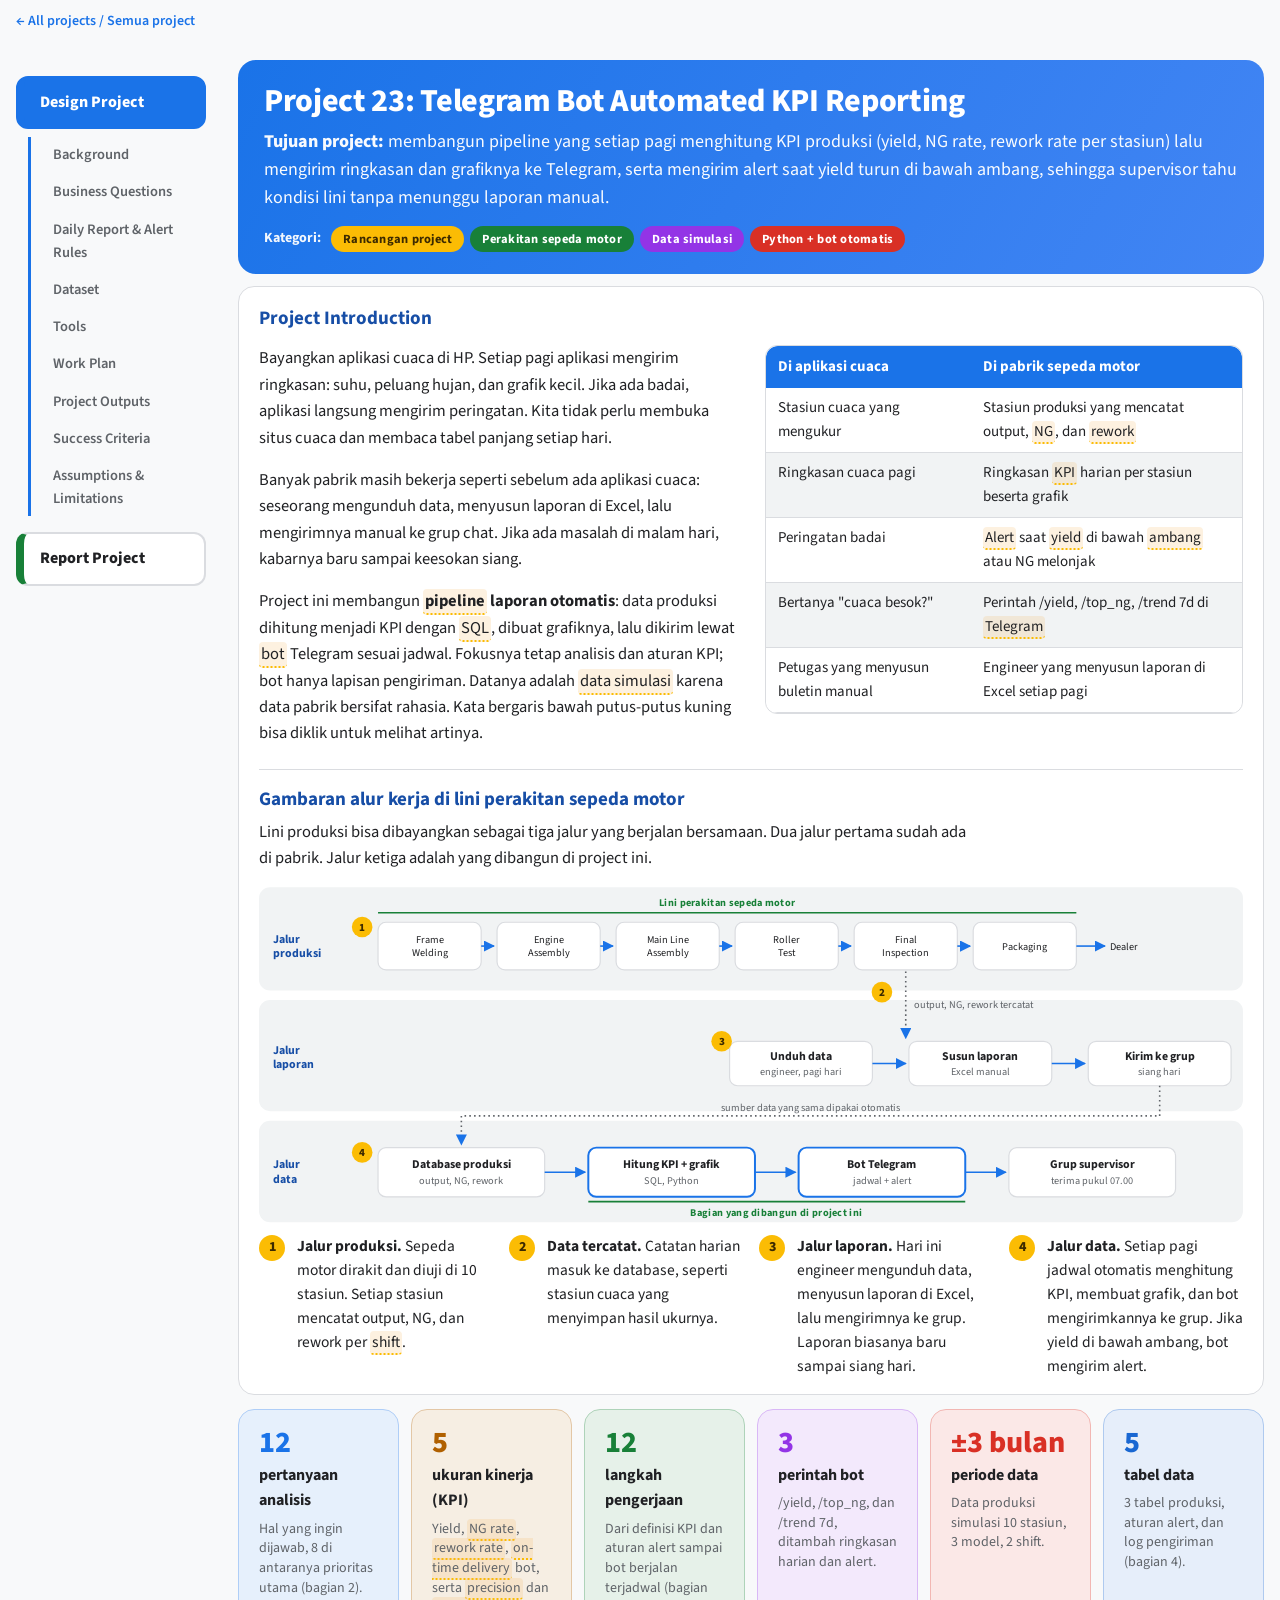
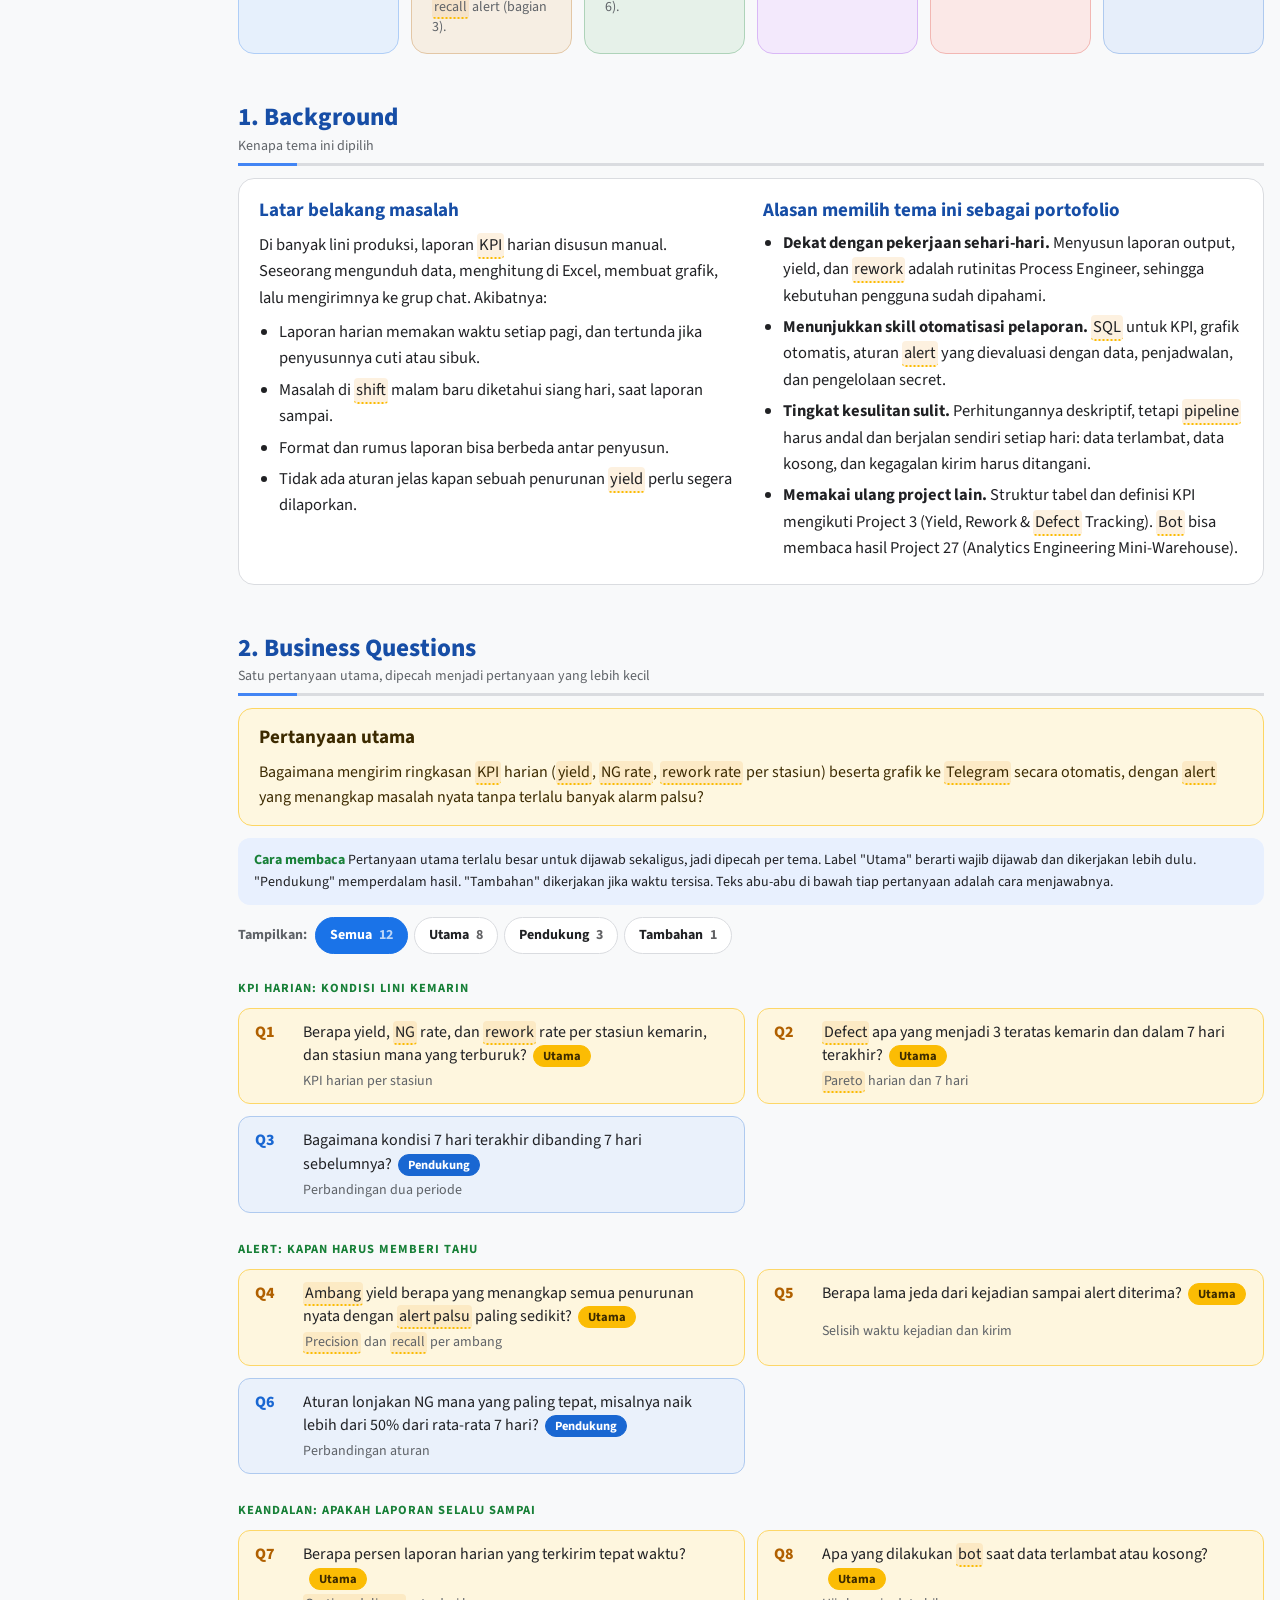
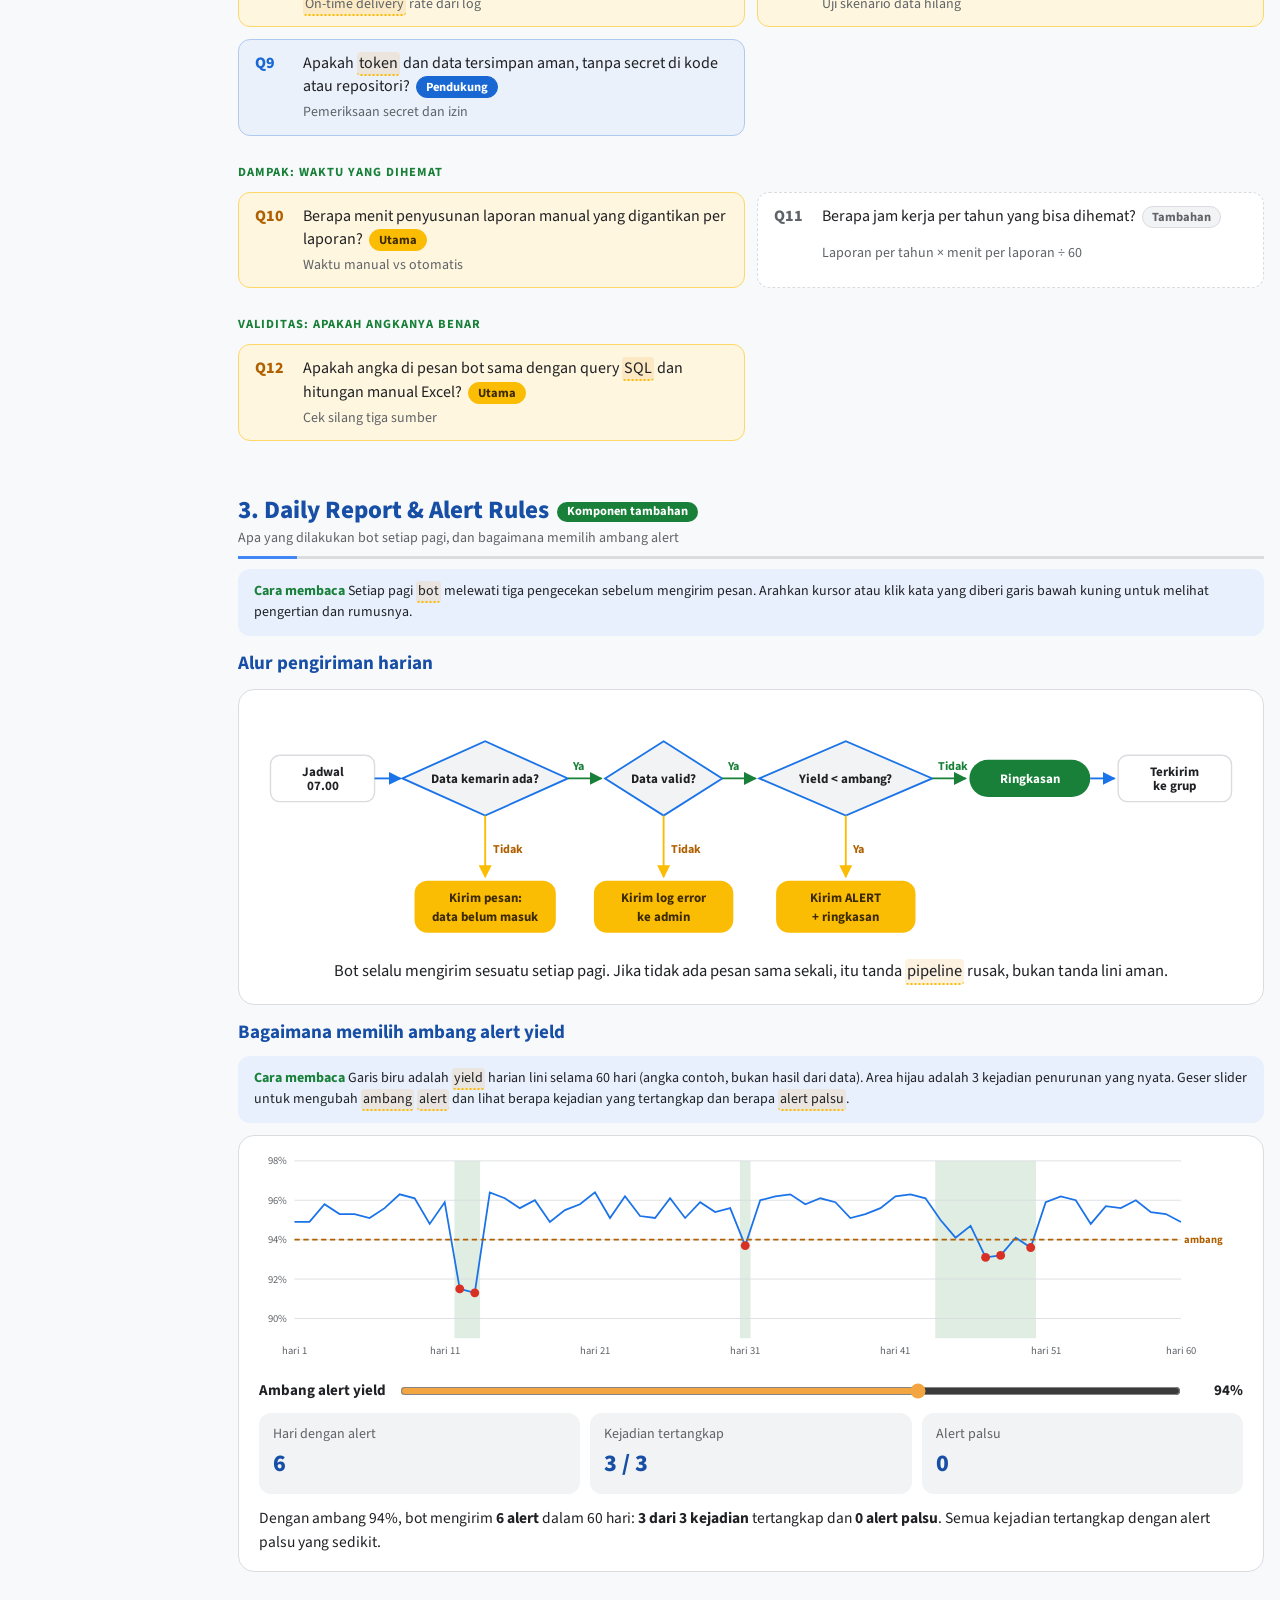
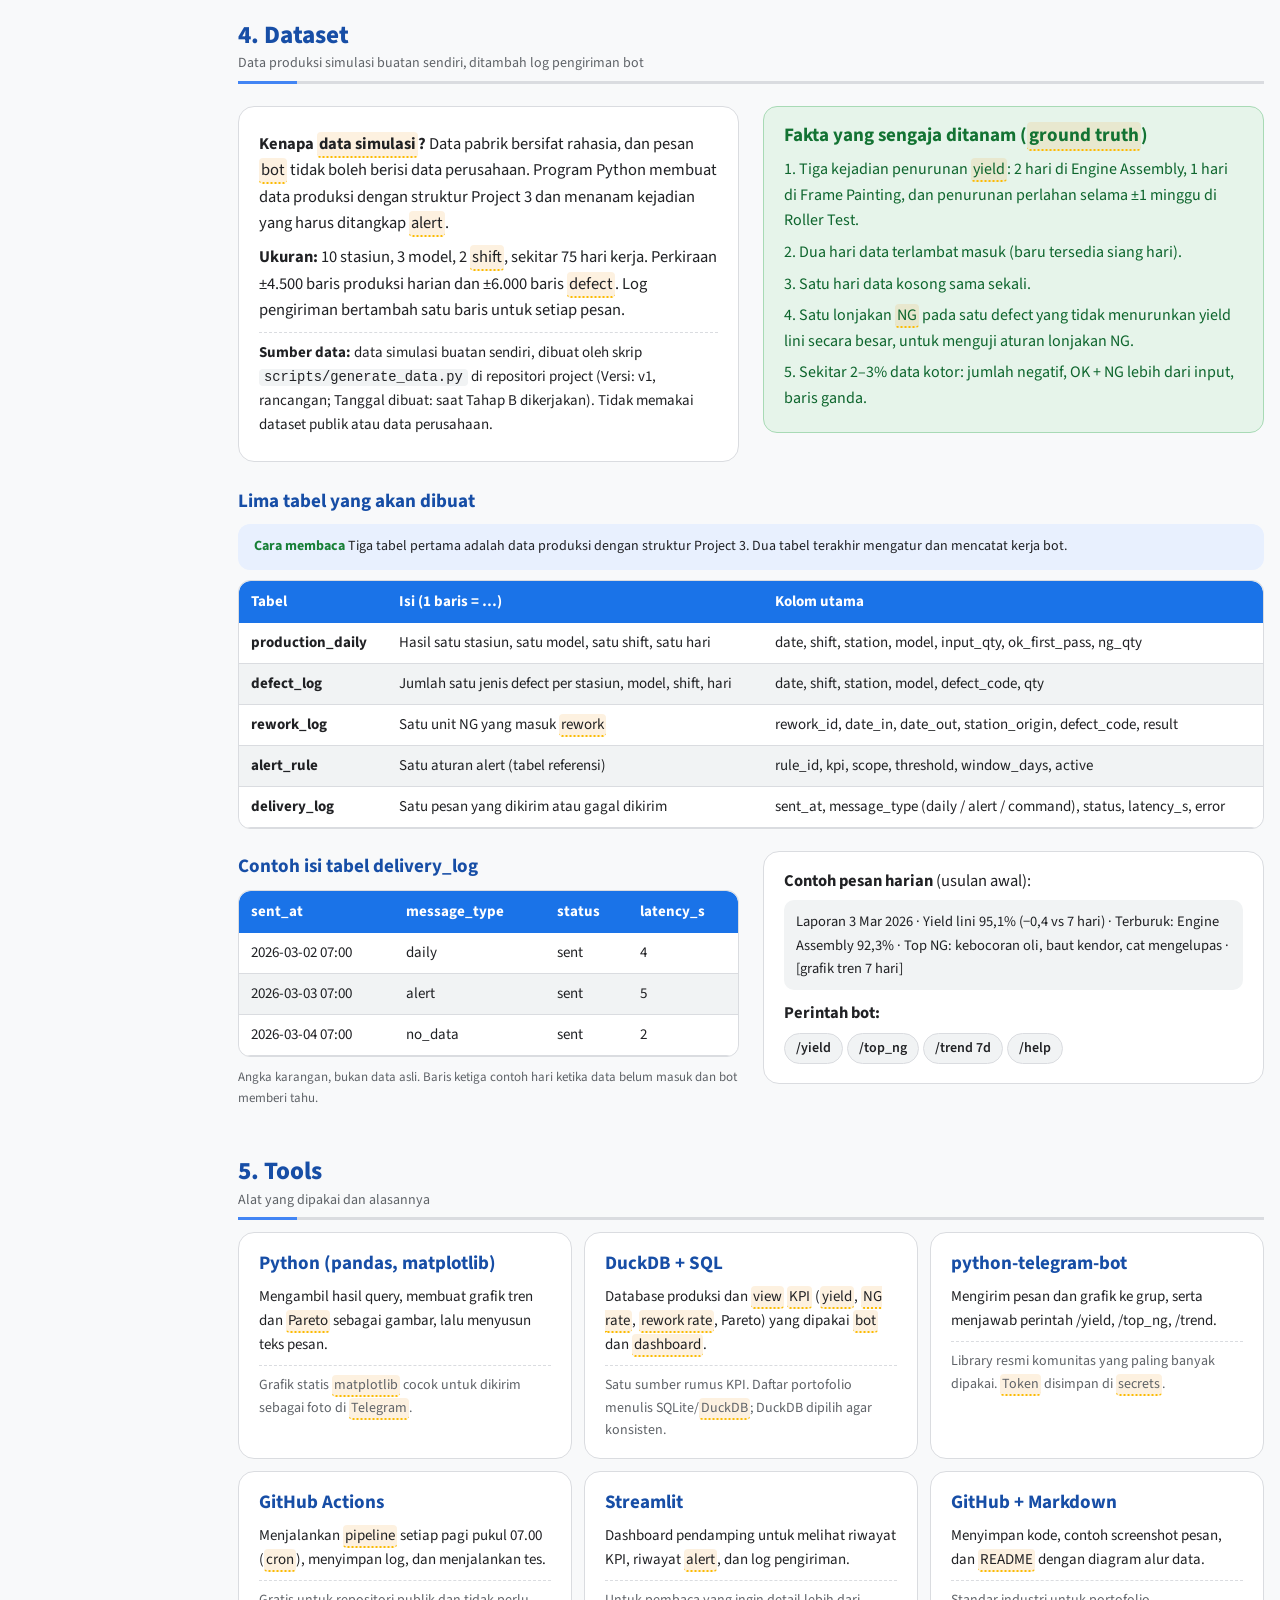
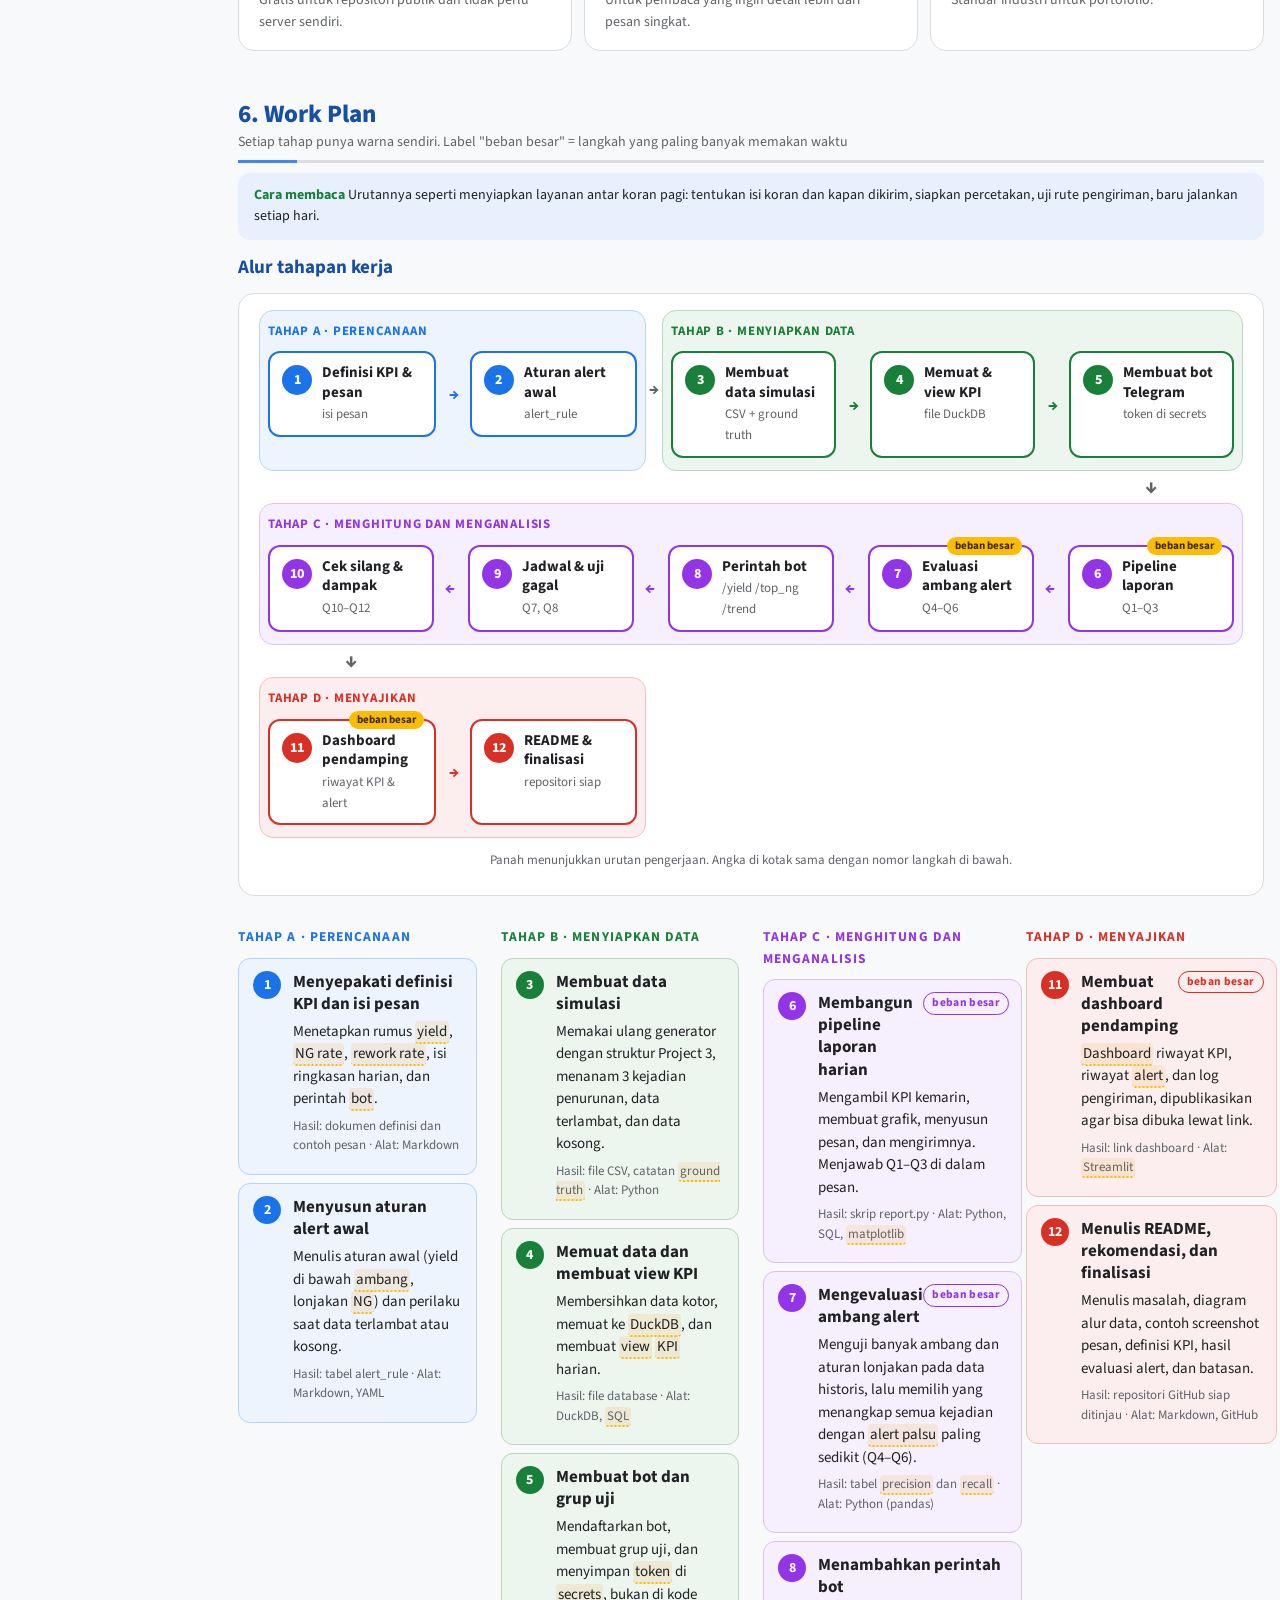
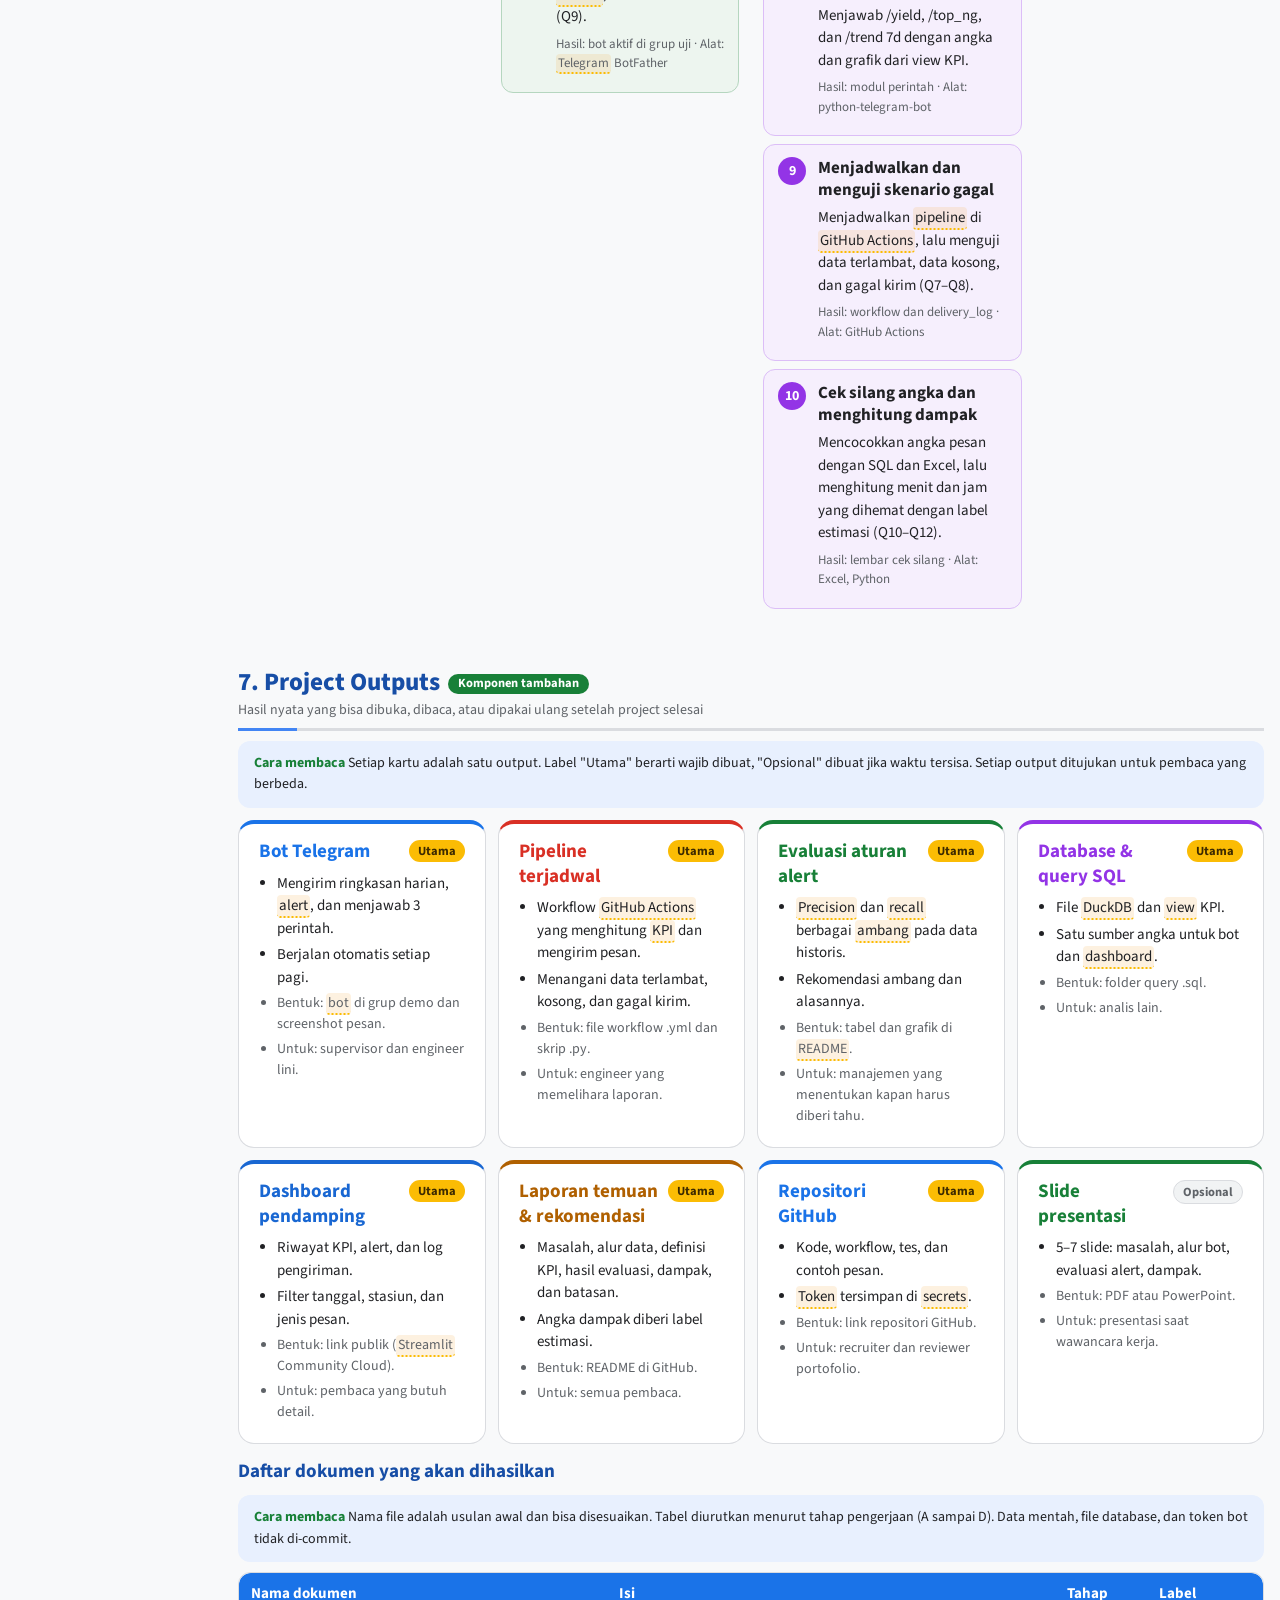
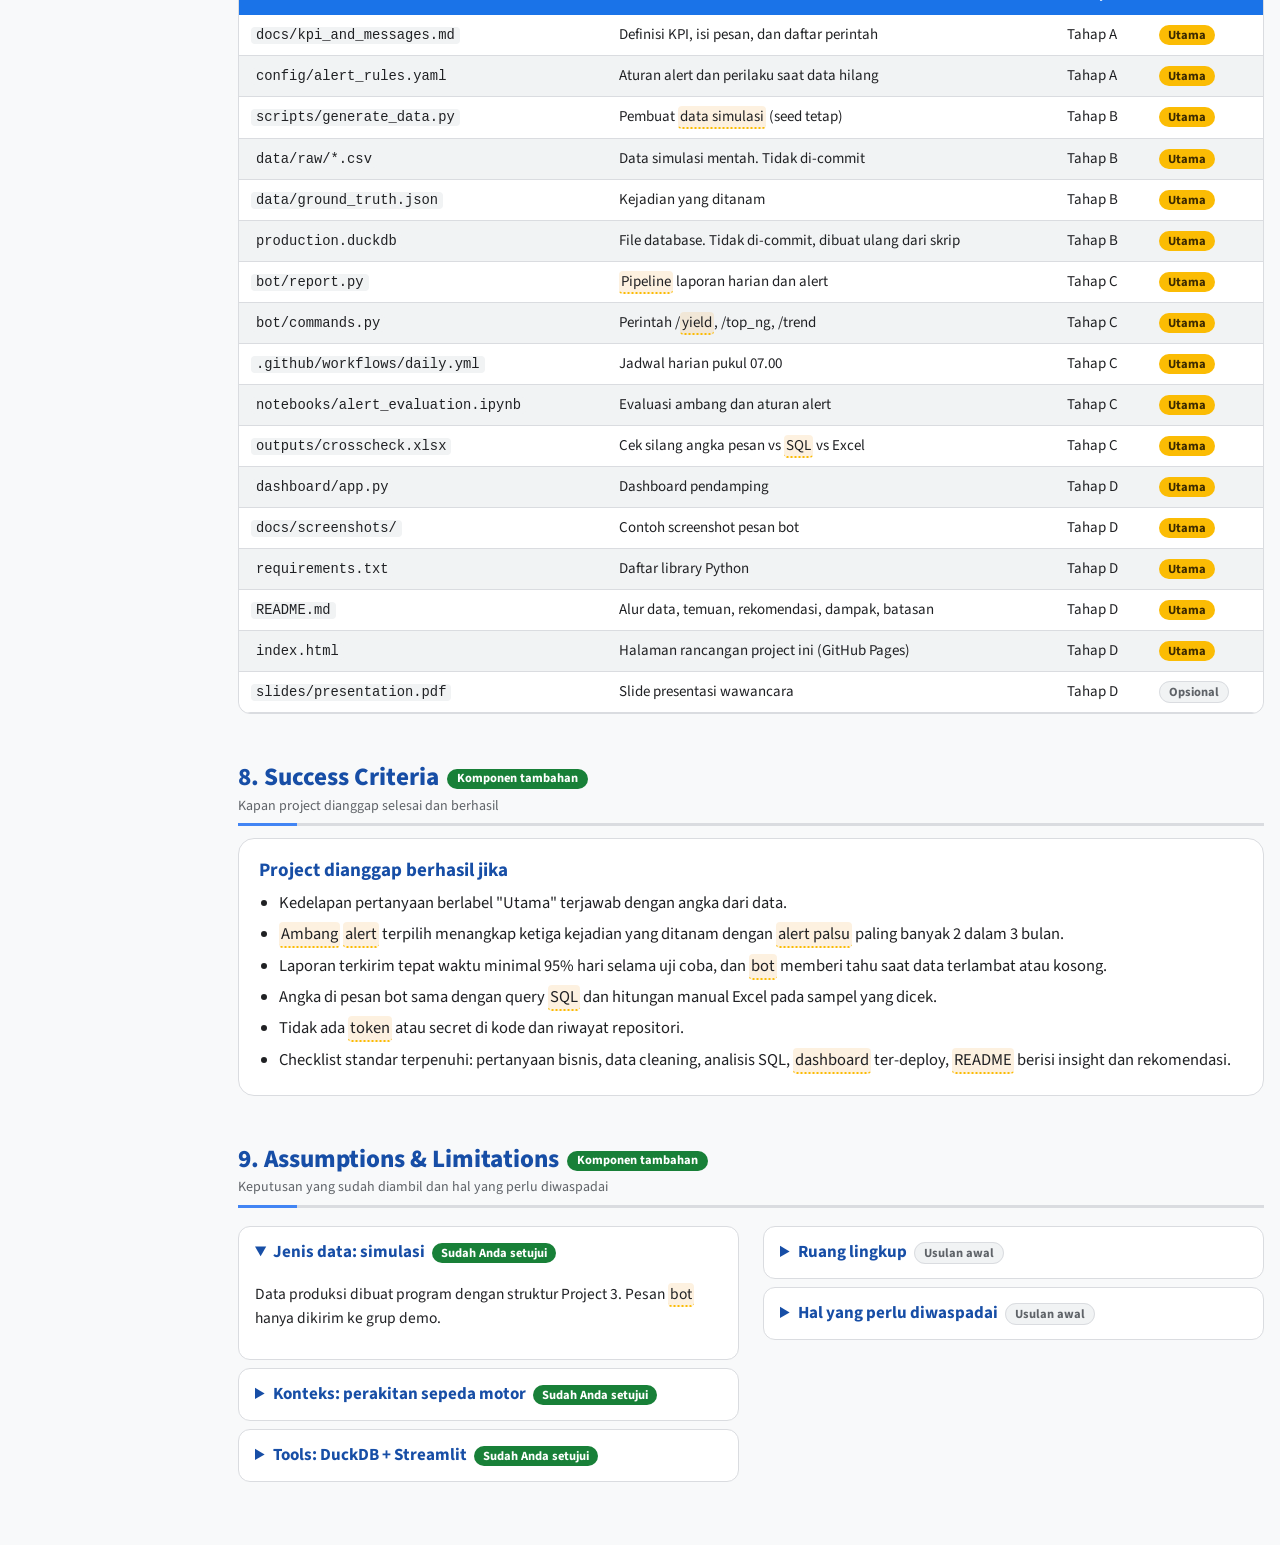
==== commit 3fde7777: "Tambah tab Design Project / Report Project (konten Design tidak diubah) Co-Authored-By: Claude Sonne" ====
--- a/index.html
+++ b/index.html
@@ -180,15 +180,32 @@
 @media (min-width:1200px){.wa{display:grid;grid-template-columns:repeat(5,1fr);gap:34px;padding:0 9px}.wa.r span{grid-column:5}.wa.l span{grid-column:1}
 .ws.rev{direction:rtl}.ws.rev .wb{direction:ltr}.ws.rev .wb:not(:last-child)::after{content:"←";right:auto;left:-25px}}
 .figw .dt2{fill:none;stroke:var(--mut);stroke-width:2;stroke-dasharray:2 4}
+.tab{flex:none;font:inherit;font-size:15px;font-weight:800;cursor:pointer;background:var(--card);border:2px solid var(--line);color:var(--ink);border-radius:999px;padding:6px 16px}
+.tab[data-t=design]{--c:var(--navy)}.tab[data-t=report]{--c:var(--teal)}
+.tab:hover{border-color:var(--c)}.tab.on{background:var(--c);border-color:var(--c);color:#fff}.tab:focus-visible{outline:3px solid var(--amber);outline-offset:2px}
+.links{display:contents}.links[data-tab=design]{--ac:var(--navy)}.links[data-tab=report]{--ac:var(--teal)}
+.links a{font-size:13.5px;font-weight:600;color:var(--mut);padding:5px 12px}
+.pane code{font-size:.92em;background:var(--sub);border-radius:4px;padding:1px 5px;overflow-wrap:anywhere}
+.pane pre{background:var(--sub);border:1px solid var(--line);border-radius:12px;padding:12px 16px;overflow-x:auto;font-size:14px;line-height:1.5}.pane pre code{background:none;padding:0;overflow-wrap:normal}
+.pill.p{background:var(--amber);color:var(--amber-ink)}
+.callout a{color:inherit;font-weight:700;text-decoration:underline}
+@media (min-width:1280px){
+main>nav{gap:8px}
+.tab{border-radius:12px;font-size:16px;padding:12px 16px;text-align:left;border-left:8px solid var(--c)}
+.links{display:flex;flex-direction:column;gap:2px;margin:0 0 8px 12px;padding-left:12px;border-left:3px solid var(--ac)}
+main>nav .links a{background:none;border:0;border-radius:8px;font-size:14.5px;font-weight:600;color:var(--mut);padding:6px 10px}
+main>nav .links a:hover,main>nav .links a:focus-visible{background:var(--soft);color:var(--head)}
+}
 </style>
 
 </head><body>
 <a href="https://bagusbernadi.github.io/" style="display:inline-block;margin:12px 16px;font:600 14px/1.4 'Source Sans 3',Arial,sans-serif;color:#1A73E8;text-decoration:none">← All projects / Semua project</a>
 <main>
-<nav aria-label="Section navigation"><a href="#s1">Background</a><a href="#s2">Business Questions</a><a href="#s3">Daily Report &amp; Alert Rules</a><a href="#s4">Dataset</a><a href="#s5">Tools</a><a href="#s6">Work Plan</a><a href="#s7">Project Outputs</a><a href="#s8">Success Criteria</a><a href="#s9">Assumptions &amp; Limitations</a></nav>
+<nav aria-label="Project navigation"><button type="button" class="tab on" data-t="design" aria-expanded="true" aria-controls="design">Design Project</button><div class="links" data-tab="design"><a href="#s1">Background</a><a href="#s2">Business Questions</a><a href="#s3">Daily Report &amp; Alert Rules</a><a href="#s4">Dataset</a><a href="#s5">Tools</a><a href="#s6">Work Plan</a><a href="#s7">Project Outputs</a><a href="#s8">Success Criteria</a><a href="#s9">Assumptions &amp; Limitations</a></div><button type="button" class="tab" data-t="report" aria-expanded="false" aria-controls="report">Report Project</button><div class="links" data-tab="report" hidden><a href="#rp1">Problem</a><a href="#rp2">Data</a><a href="#rp3">Analysis</a><a href="#rp4">Recommendation</a><a href="#rp5">Impact</a><a href="#rp6">Batasan</a></div></nav>
 <header class="banner"><h1>Project 23: Telegram Bot Automated KPI Reporting</h1>
 <p class="goal"><b>Tujuan project:</b> membangun pipeline yang setiap pagi menghitung KPI produksi (yield, NG rate, rework rate per stasiun) lalu mengirim ringkasan dan grafiknya ke Telegram, serta mengirim alert saat yield turun di bawah ambang, sehingga supervisor tahu kondisi lini tanpa menunggu laporan manual.</p>
 <div class="tags"><span class="tlab">Kategori:</span><span class="tag a">Rancangan project</span><span class="tag c1">Perakitan sepeda motor</span><span class="tag c2">Data simulasi</span><span class="tag c3">Python + bot otomatis</span></div></header>
+<div class="pane" id="design" data-tab="design">
 <section class="card intro">
 <h3>Project Introduction</h3>
 <p>Bayangkan aplikasi cuaca di HP. Setiap pagi aplikasi mengirim ringkasan: suhu, peluang hujan, dan grafik kecil. Jika ada badai, aplikasi langsung mengirim peringatan. Kita tidak perlu membuka situs cuaca dan membaca tabel panjang setiap hari.</p>
@@ -314,6 +331,37 @@
 <h2 id="s9">9. Assumptions &amp; Limitations<span class="add">Komponen tambahan</span><small>Keputusan yang sudah diambil dan hal yang perlu diwaspadai</small></h2>
 <div class="two"><div><details open><summary>Jenis data: simulasi <span class="pill">Sudah Anda setujui</span></summary><p>Data produksi dibuat program dengan struktur Project 3. Pesan bot hanya dikirim ke grup demo.</p></details><details><summary>Konteks: perakitan sepeda motor <span class="pill">Sudah Anda setujui</span></summary><p>Halaman publik memakai lini perakitan sepeda motor dengan 10 stasiun dan 3 model. Struktur tabel tetap sama dengan Project 3.</p></details><details><summary>Tools: DuckDB + Streamlit <span class="pill">Sudah Anda setujui</span></summary><p>Konsisten dengan project lain. Tools khusus dari daftar portofolio (python-telegram-bot, matplotlib, GitHub Actions) tetap dipakai. Streamlit dipakai untuk dashboard pendamping.</p></details></div>
 <div><details><summary>Ruang lingkup <span class="pill d">Usulan awal</span></summary><p>Satu grup Telegram, satu laporan harian pukul 07.00, alert dicek sekali sehari. Belum real-time per jam. Dampak dihitung dalam menit kerja, belum dalam rupiah. Tingkat kesulitan: sulit.</p></details><details><summary>Hal yang perlu diwaspadai <span class="pill d">Usulan awal</span></summary><p><b>Alert terlalu sering membuat orang abai.</b> Ambang dipilih dari data, dan jumlah alert palsu dilaporkan terbuka.</p><p><b>Jadwal cloud bisa terlambat.</b> GitHub Actions kadang menunda jadwal beberapa menit. Waktu kirim aktual dicatat di delivery_log.</p><p><b>Keamanan data.</b> Di dunia nyata, data perusahaan yang dikirim ke aplikasi chat perlu izin perusahaan. Project ini hanya memakai data simulasi.</p><p><b>Pola belum tentu penyebab.</b> Alert menunjukkan kapan yield turun, bukan kenapa. Investigasi tetap dilakukan di lapangan.</p></details></div></div>
+</div>
+
+<div class="pane" id="report" data-tab="report" hidden>
+<div class="callout a"><h4>Status Report Project</h4><p>Laporan hasil diisi setelah analisis dikerjakan. Sudah ditulis: Problem, Data, Analysis, Impact, Batasan. Masih kosong: Recommendation. Rancangan lengkap ada di tab <a href="#design">Design Project</a>.</p></div>
+<div class="scroll"><table><tr><th>Bagian</th><th>Status</th></tr>
+<tr><td><b>Problem</b></td><td><span class="pill">Draft</span></td></tr>
+<tr><td><b>Data</b></td><td><span class="pill">Draft</span></td></tr>
+<tr><td><b>Analysis</b></td><td><span class="pill">Draft</span></td></tr>
+<tr><td><b>Recommendation</b></td><td><span class="pill d">Belum dikerjakan</span></td></tr>
+<tr><td><b>Impact</b></td><td><span class="pill">Draft</span></td></tr>
+<tr><td><b>Batasan</b></td><td><span class="pill">Draft</span></td></tr>
+</table></div>
+
+<h2 id="rp1">1. Problem<small>Pertanyaan yang ingin dijawab</small></h2>
+<div class="card"><p>Bagaimana mengirim ringkasan KPI harian (yield, NG rate, rework rate per stasiun) beserta grafik ke Telegram secara otomatis, dengan alert yang menangkap masalah nyata tanpa terlalu banyak alarm palsu?</p></div>
+
+<h2 id="rp2">2. Data<small>Sumber, ukuran, dan perlakuan awal</small></h2>
+<div class="card"><p>Data produksi simulasi dibuat oleh <code>scripts/generate_data.py</code> (seed tetap). Perkiraan ±4.500 baris produksi harian. Tiga kejadian penurunan yield, data terlambat, dan data kosong sengaja ditanam untuk menguji alert. Pesan hanya dikirim ke grup demo.</p></div>
+
+<h2 id="rp3">3. Analysis<small>Hasil perhitungan dari data</small></h2>
+<div class="card"><p>Rencana: KPI harian per stasiun, Pareto defect, evaluasi ambang alert (precision dan recall), on-time delivery bot. Belum dikerjakan.</p></div>
+
+<h2 id="rp4">4. Recommendation<small>Tindakan yang disarankan dari temuan</small></h2>
+<div class="card"><p>Belum dikerjakan.</p></div>
+
+<h2 id="rp5">5. Impact<small>Seberapa besar manfaatnya</small></h2>
+<div class="card"><p>Belum dikerjakan. Angka dampak akan diberi label <code>estimated</code> / <code>simulated</code>.</p></div>
+
+<h2 id="rp6">6. Batasan yang sudah diketahui<small>Hal yang perlu diwaspadai saat membaca hasil</small></h2>
+<div class="card"><ul class="tight"><li>Alert dicek sekali sehari, belum real-time.</li><li>Jadwal GitHub Actions bisa tertunda beberapa menit.</li><li>Data perusahaan di aplikasi chat perlu izin; project ini hanya memakai data simulasi.</li></ul></div>
+</div>
 </main>
 <script>
 const $=id=>document.getElementById(id),f1=v=>v.toFixed(1).replace('.',',');
@@ -351,6 +399,14 @@
 const qg=document.getElementById('qg'),qbar=document.querySelector('.fbar[aria-label="Filter pertanyaan"]');qbar.onclick=e=>{const b=e.target.closest('.fb');if(!b)return;const f=b.dataset.f;
 qbar.querySelectorAll('.fb').forEach(x=>x.classList.toggle('on',x==b));let th=null,vis=0;
 [...qg.children].forEach(el=>{if(el.classList.contains('theme')){if(th)th.hidden=!vis;th=el;vis=0}else{const show=f=='*'||el.dataset.p==f;el.hidden=!show;if(show)vis++}});if(th)th.hidden=!vis};
-let seen=new Set();[...document.querySelector('main').children].forEach(el=>{if(el.tagName=='H2')seen=new Set();hl(el,seen)});
+let seen=new Set();document.querySelectorAll('main>.pane>*').forEach(el=>{if(el.tagName=='H2')seen=new Set();hl(el,seen)});
+
+const TB=[...document.querySelectorAll('.tab')];
+function setTab(t){document.querySelectorAll('.pane,.links').forEach(e=>e.hidden=e.dataset.tab!==t);TB.forEach(x=>{const on=x.dataset.t===t;x.classList.toggle('on',on);x.setAttribute('aria-expanded',on)})}
+function route(){const h=decodeURIComponent(location.hash.slice(1)),el=h&&document.getElementById(h);
+if(h=='design'||h=='report'){setTab(h);scrollTo(0,0);return}
+if(el){const p=el.closest('.pane');if(p){setTab(p.dataset.tab);el.scrollIntoView()}}}
+TB.forEach(x=>x.onclick=()=>{location.hash=x.dataset.t});
+addEventListener('hashchange',route);route();
 </script>
 </body></html>
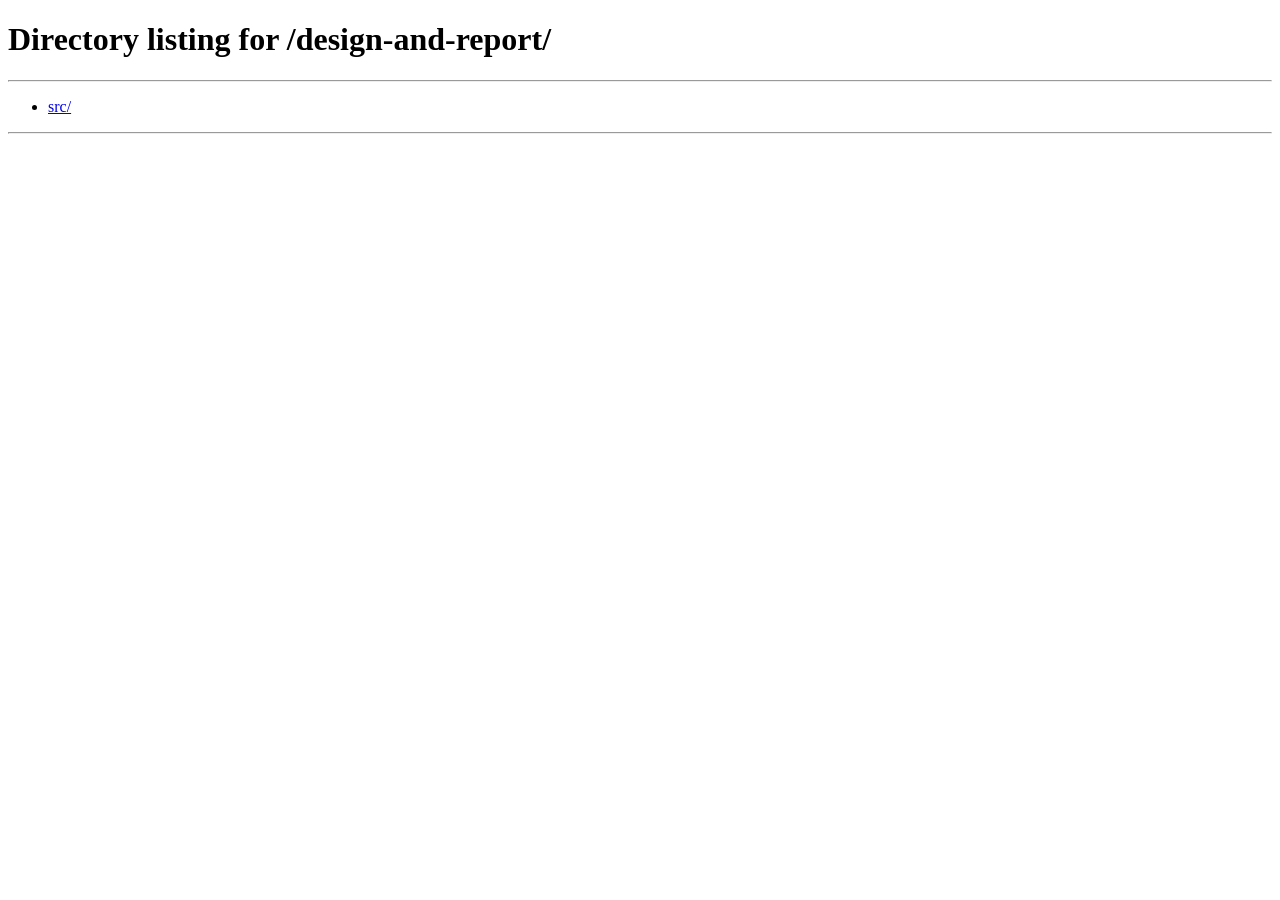
==== commit c20985b3: "P23: struktur standar, generator v3, pipeline data, bot dry-run, evaluasi alert, cek silang Co-Autho" ====
--- a/index.html
+++ b/index.html
@@ -1,412 +1,5 @@
 <!doctype html>
-<html lang="id"><head><meta charset="utf-8"><meta name="viewport" content="width=device-width,initial-scale=1,viewport-fit=cover">
-<title>Project 23: Telegram Bot Automated KPI Reporting</title>
-<meta name="claude:viewport-fit-sides" content="cover">
-<meta name="description" content="Rancangan project portofolio Data Analyst: bot Telegram yang mengirim ringkasan KPI harian dan alert otomatis dari data produksi perakitan sepeda motor.">
-<link rel="preconnect" href="https://fonts.googleapis.com"><link rel="preconnect" href="https://fonts.gstatic.com" crossorigin>
-<link rel="stylesheet" href="https://fonts.googleapis.com/css2?family=Source+Sans+3:wght@400;600;700;800&display=swap">
-<style>
-/* Layout: tema terang ala Google (single theme, sengaja): latar putih keabuan, kartu putih;
-   biru = struktur, kuning = penanda utama, hijau = info pendukung, merah = aksen.
-   Skala huruf: H1 32 · H2 25 · H3 19 · body 16.5 · keterangan 14 · label 12.5 */
-:root{color-scheme:light;
---bg:#F8F9FA;--card:#FFFFFF;--sub:#F1F3F4;--line:#DADCE0;
---ink:#202124;--head:#174EA6;--mut:#5F6368;
---navy:#1A73E8;--navy-ink:#FFFFFF;--teal:#188038;--amber:#FBBC04;--amber-ink:#3C2A00;--bar:#1A73E8;--soft:#E8F0FE;
---gb:#4285F4;--gr:#EA4335;--gy:#FBBC04;--gg:#34A853;
---navyH:#1A73E8;--amberH:#B06000;--tealH:#188038;--plumH:#9334E6;--roseH:#D93025;--skyH:#1967D2;--onph:#fff;
---f:"Source Sans 3",Calibri,Carlito,"Segoe UI",Arial,sans-serif;
---h1:clamp(26px,2.6vw,32px);--h2:clamp(21px,2vw,25px);--h3:19px;--body:16.5px;--small:14px;--label:12.5px}
-[hidden]{display:none!important}
-*{box-sizing:border-box}html{scroll-padding-top:64px;scroll-behavior:smooth}
-body{margin:0;background:var(--bg);color:var(--ink);font:400 var(--body)/1.6 var(--f)}
-body::before{content:"";position:fixed;inset:0 0 auto;height:env(safe-area-inset-top,0px);background:var(--bg);z-index:10}
-main{max-width:880px;margin:0 auto;padding-block:16px 56px;padding-left:max(16px,env(safe-area-inset-left,0px));padding-right:max(16px,env(safe-area-inset-right,0px))}
-b,strong{font-weight:700}
-nav{position:sticky;top:env(safe-area-inset-top,0px);z-index:9;background:var(--bg);padding:8px 0;display:flex;gap:6px;overflow-x:auto}
-nav a{flex:none;background:var(--card);border:1px solid var(--line);color:var(--ink);text-decoration:none;border-radius:999px;padding:6px 14px;font-size:var(--small);font-weight:600}
-nav a:hover,nav a:focus-visible{background:var(--amber);border-color:var(--amber);color:var(--amber-ink);outline:none}
-.banner{background:var(--navy);color:var(--navy-ink);border-radius:18px;padding:22px 26px}
-.banner h1{margin:0 0 8px;font-size:var(--h1);font-weight:800;line-height:1.2;text-wrap:balance;letter-spacing:-.01em}.banner p{margin:0;font-size:18px;line-height:1.55;opacity:.97}.banner .goal b{font-weight:800}
-.tags{display:flex;gap:6px;flex-wrap:wrap;margin-top:14px}
-.tags{align-items:center}.tlab{font-size:var(--small);font-weight:700;margin-right:4px;opacity:.95}
-.tag{border-radius:999px;padding:3px 12px;font-size:var(--label);font-weight:700;background:rgba(255,255,255,.2);letter-spacing:.02em}.tag.a{background:var(--amber);color:var(--amber-ink)}
-.card{border-radius:16px;padding:16px 20px;background:var(--card);border:1px solid var(--line);margin:12px 0}
-.card p{margin:8px 0}
-h2{font-size:var(--h2);font-weight:800;color:var(--head);margin:48px 0 10px;padding-bottom:8px;border-bottom:2px solid var(--line);line-height:1.25;text-wrap:balance}
-h2 small{display:block;font-size:var(--small);font-weight:400;color:var(--mut);margin-top:4px}
-h3{font-size:var(--h3);font-weight:700;color:var(--head);margin:16px 0 6px;line-height:1.3}
-.card h3:first-child,.card>div>h3:first-child{margin-top:4px}
-.add{display:inline-block;vertical-align:middle;margin-left:8px;border-radius:999px;padding:2px 10px;font-size:var(--label);font-weight:700;background:var(--teal);color:#fff}
-.how{background:var(--soft);border-radius:12px;padding:12px 16px;margin:10px 0;font-size:var(--small);line-height:1.55;color:var(--ink)}.how::before{content:"Cara membaca ";font-weight:700;color:var(--teal)}
-.callout{border-radius:14px;padding:14px 20px;margin:12px 0;font-size:16px}.callout h4{margin:0 0 6px;font-size:var(--h3);font-weight:700}.callout p{margin:6px 0}
-.callout.a{background:var(--amber);color:var(--amber-ink)}.callout.g{background:var(--teal);color:#fff}
-.kpis{display:grid;grid-template-columns:repeat(3,1fr);gap:12px;margin:14px 0}.kpis .card{margin:0}
-.kpi .v{font-size:30px;font-weight:800;display:block;line-height:1.15;color:var(--head);font-variant-numeric:tabular-nums}.kpi .l{display:block;font-weight:700;font-size:16px;margin-top:2px}.kpi .d{display:block;font-size:var(--small);line-height:1.4;margin-top:6px;color:var(--mut)}
-.kpi.t{background:var(--teal);border-color:var(--teal);color:#fff}.kpi.am{background:var(--amber);border-color:var(--amber);color:var(--amber-ink)}
-.kpi.t .v,.kpi.t .d,.kpi.am .v,.kpi.am .d{color:inherit}
-table{border-collapse:collapse;width:100%;font-size:15px;background:var(--card);border-radius:12px;overflow:hidden}
-th{background:var(--navy);color:var(--navy-ink);padding:9px 12px;text-align:left;vertical-align:top;font-weight:700}
-td{padding:8px 12px;border-bottom:1px solid var(--line);vertical-align:top}
-tr:nth-child(odd) td{background:var(--sub)}
-.scroll{overflow-x:auto;border:1px solid var(--line);border-radius:12px;margin:10px 0}
-.q{background:var(--card);border:1px solid var(--line);border-radius:12px;padding:12px 16px;margin:6px 0;display:grid;grid-template-columns:40px 1fr;gap:4px 8px;font-size:16px;line-height:1.45}
-.q .id{font-weight:800;color:var(--head)}.q .m{grid-column:2;font-size:var(--small);color:var(--mut)}
-.pri{display:inline-block;border-radius:999px;padding:1px 9px;font-size:var(--label);font-weight:700;margin-left:6px;background:var(--sub);border:1px solid var(--line);color:var(--mut)}.pri.M{background:var(--amber);border-color:var(--amber);color:var(--amber-ink)}.pri.S{background:var(--navy);border-color:var(--navy);color:#fff}
-.theme{font-size:var(--label);font-weight:700;color:var(--teal);margin:20px 0 4px;text-transform:uppercase;letter-spacing:.08em}
-.flow{display:flex;flex-wrap:wrap;align-items:center;gap:6px;margin:8px 0}
-.flow span{border-radius:999px;padding:5px 12px;font-size:var(--small);font-weight:700;background:var(--sub);border:1px solid var(--line)}
-.flow span.ng{background:var(--amber);border-color:var(--amber);color:var(--amber-ink)}.flow span.ok{background:var(--teal);border-color:var(--teal);color:#fff}.flow i{font-style:normal;color:var(--mut);font-size:var(--small)}
-.row{display:flex;align-items:center;gap:8px;margin:6px 0;width:100%;font:inherit;font-size:var(--small);color:var(--ink);background:none;border:0;padding:0;cursor:pointer;text-align:left}
-.row .n{width:96px;flex:none;font-weight:600}.row .tr{flex:1;background:var(--sub);border-radius:8px;height:24px;position:relative;overflow:hidden}
-.row .b{position:absolute;left:0;top:0;bottom:0;border-radius:8px;background:var(--bar);transition:width .25s}
-.row.sel .b{background:var(--amber)}.row.sel .n{color:var(--head);font-weight:800}
-.row .c{width:58px;text-align:right;flex:none;font-variant-numeric:tabular-nums;font-weight:600}
-.row:focus-visible{outline:3px solid var(--amber);outline-offset:2px;border-radius:8px}
-.ctl{display:flex;align-items:center;gap:12px;margin:14px 0 10px;font-weight:700;font-size:15px}.ctl input{flex:1;accent-color:#F2A541}.ctl output{min-width:48px;text-align:right}
-.res{display:grid;grid-template-columns:repeat(3,1fr);gap:10px;margin-top:10px}.res div{background:var(--sub);border-radius:12px;padding:10px 14px;font-size:var(--small);color:var(--mut)}.res b{display:block;font-size:24px;font-weight:800;color:var(--head);font-variant-numeric:tabular-nums}
-.steps{counter-reset:s;display:grid;gap:8px;margin:10px 0;padding:0;list-style:none}
-.steps li{background:var(--card);border:1px solid var(--line);border-radius:12px;padding:12px 14px 12px 54px;position:relative}
-.steps li::before{counter-increment:s;content:counter(s);position:absolute;left:14px;top:12px;width:28px;height:28px;border-radius:50%;background:var(--navy);color:#fff;font-weight:700;display:grid;place-items:center;font-size:14px}
-.steps li.L::before{background:var(--amber);color:var(--amber-ink)}
-.steps b.t{display:block;font-size:17px;color:var(--head);line-height:1.3}.steps p{margin:6px 0;font-size:15px;line-height:1.5}.steps .meta{font-size:13px;color:var(--mut)}
-.phase{font-size:var(--label);font-weight:700;color:var(--teal);margin:18px 0 0;text-transform:uppercase;letter-spacing:.08em}
-.tools{display:grid;grid-template-columns:repeat(2,1fr);gap:12px;margin:12px 0}.tools .card{margin:0}
-.tools b{display:block;font-size:var(--h3);color:var(--head)}.tools .r{font-size:15px;margin:6px 0 0}.tools .alt{font-size:var(--small);color:var(--mut);margin:8px 0 0;padding-top:8px;border-top:1px dashed var(--line)}
-details{background:var(--card);border:1px solid var(--line);border-radius:12px;padding:12px 16px;margin:8px 0}summary{cursor:pointer;font-weight:700;font-size:17px;color:var(--head)}details p{font-size:15.5px}
-.pill{border-radius:999px;padding:1px 9px;font-size:var(--label);font-weight:700;background:var(--teal);color:#fff;margin-left:4px}.pill.d{background:var(--sub);border:1px solid var(--line);color:var(--mut)}
-.chip{display:inline-block;border-radius:999px;padding:3px 11px;margin:3px 4px 3px 0;font-size:var(--small);font-weight:600;background:var(--sub);border:1px solid var(--line)}
-.tm{border-bottom:2px dotted var(--amber);background:rgba(242,165,65,.16);border-radius:4px;padding:0 2px;cursor:help}
-#tip{position:fixed;display:none;max-width:320px;white-space:pre-line;background:#202124;color:#fff;padding:10px 12px;border-radius:12px;font-size:var(--small);line-height:1.4;z-index:20;box-shadow:0 6px 20px rgba(0,0,0,.25)}
-ul.tight{margin:6px 0;padding-left:20px}ul.tight li{margin:5px 0}
-.intro>.layout{grid-column:1/-1}
-.layout{margin-top:14px;padding-top:14px;border-top:1px solid var(--line)}.layout .lead{margin:4px 0 10px;max-width:90ch}
-.figw{overflow-x:auto;margin:8px 0}.figw svg{display:block;width:100%;min-width:860px;height:auto;font-family:var(--f)}
-.figw .lane{fill:var(--sub)}.figw .box{fill:var(--card);stroke:var(--line);stroke-width:1.5}.figw .box.hi{stroke:var(--bar);stroke-width:2.5}
-.figw text{fill:var(--ink)}.figw .ln{font-size:15px;font-weight:700;fill:var(--head)}.figw .gl{font-size:13px;font-weight:700;fill:var(--teal);letter-spacing:.03em}
-.figw .bt{font-size:13px}.figw .b{font-size:15px;font-weight:700}.figw .st{font-size:13px;fill:var(--mut)}
-.figw .grp{stroke:var(--teal);stroke-width:2}.figw .ar{stroke:var(--bar);stroke-width:2}.figw .ah{fill:var(--bar)}
-.figw .ng,.figw .ngs{stroke:var(--amber);stroke-width:2;stroke-dasharray:5 4}.figw .aha{fill:var(--amber)}.figw .nl{font-size:14px;font-weight:700;fill:var(--amberH)}
-.figw .dt{stroke:var(--mut);stroke-width:2;stroke-dasharray:2 4}
-.figw .okb{fill:var(--teal)}.figw .scb{fill:var(--amber)}.figw .wt{fill:#fff;font-size:14px;font-weight:700}.figw .at{fill:var(--amber-ink);font-size:14px;font-weight:700}
-.figw .mk{fill:var(--amber)}.figw .mt{fill:var(--amber-ink);font-size:14px;font-weight:800}
-.legend{counter-reset:l;list-style:none;padding:0;margin:10px 0 0;display:grid;gap:10px}
-.legend li{counter-increment:l;position:relative;padding-left:38px;font-size:15.5px;line-height:1.55}
-.legend li::before{content:counter(l);position:absolute;left:0;top:1px;width:26px;height:26px;border-radius:50%;background:var(--amber);color:var(--amber-ink);font-weight:800;font-size:14px;display:grid;place-items:center}
-@media (min-width:1000px){.legend{grid-template-columns:repeat(4,1fr);gap:16px}}
-.kpi{--h:var(--navyH);background:color-mix(in srgb,var(--h) 11%,var(--card));border-color:color-mix(in srgb,var(--h) 35%,var(--card))}
-.kpi .v{color:var(--h)}.kpi .l{color:var(--ink)}.kpi .d{color:var(--mut)}
-.q[data-p="M"]{background:color-mix(in srgb,var(--amber) 13%,var(--card));border-color:color-mix(in srgb,var(--amber) 60%,var(--card))}
-.q[data-p="S"]{background:color-mix(in srgb,var(--skyH) 9%,var(--card));border-color:color-mix(in srgb,var(--skyH) 35%,var(--card))}
-.q[data-p="N"]{border-style:dashed}
-.q[data-p="M"] .id{color:var(--amberH)}.q[data-p="S"] .id{color:var(--skyH)}.q[data-p="N"] .id{color:var(--mut)}
-.pri.S{background:var(--skyH);border-color:var(--skyH);color:var(--onph)}
-.fbar{display:flex;flex-wrap:wrap;align-items:center;gap:6px;margin:12px 0 4px}.fbar span{font-size:var(--small);font-weight:700;color:var(--mut);margin-right:2px}
-.fb{font:inherit;font-size:var(--small);font-weight:700;cursor:pointer;border-radius:999px;padding:6px 14px;border:1px solid var(--line);background:var(--card);color:var(--ink)}
-.fb i{font-style:normal;opacity:.7;margin-left:4px}.fb:hover{border-color:var(--bar)}.fb:focus-visible{outline:3px solid var(--amber);outline-offset:2px}
-.fb.on{background:var(--navy);border-color:var(--navy);color:#fff}.fb.on[data-f="M"]{background:var(--amber);border-color:var(--amber);color:var(--amber-ink)}.fb.on[data-f="S"]{background:var(--skyH);border-color:var(--skyH);color:var(--onph)}
-.defs p{margin:0 0 12px}.defs p:last-child{margin:0}
-.fx{display:inline-block;margin:2px 0;padding:1px 9px;border-radius:8px;background:color-mix(in srgb,var(--tealH) 12%,var(--card));border:1px solid color-mix(in srgb,var(--tealH) 40%,var(--card));color:var(--tealH);font-weight:700;font-size:15px;white-space:normal}
-.figw.fl svg{min-width:520px;max-width:1000px;margin:0 auto}.flowfull .card{padding:20px 24px}.flowfull .card>p{text-align:center;margin:12px 0 0}.figw .dia{fill:var(--sub);stroke:var(--bar);stroke-width:2}.figw .b2{font-size:14px;font-weight:700}
-.figw .arT{fill:none;stroke:var(--teal);stroke-width:2}.figw .aht{fill:var(--teal)}.figw .arA{fill:none;stroke:var(--amber);stroke-width:2}.figw .aha2{fill:var(--amber)}
-.figw .lt{font-size:13px;font-weight:700;fill:var(--tealH)}.figw .la{font-size:13px;font-weight:700;fill:var(--amberH)}
-.ph .phase{color:var(--ph);font-size:13.5px}
-.ph .steps li{background:color-mix(in srgb,var(--ph) 8%,var(--card));border-color:color-mix(in srgb,var(--ph) 32%,var(--card))}
-.ph .steps li::before,.ph .steps li.L::before{background:var(--ph);color:var(--onph)}
-.ph .steps b.t{color:var(--ink)}
-.steps li.L::after{content:"beban besar";position:absolute;right:12px;top:12px;font-size:11.5px;font-weight:700;letter-spacing:.03em;padding:1px 8px;border-radius:999px;border:1px solid var(--ph,var(--amber));color:var(--ph,var(--amber))}
-.steps li.L b.t{padding-right:84px}
-.banner{background:linear-gradient(120deg,#1A73E8,#4285F4)}
-h2{border-bottom:3px solid transparent;border-image:linear-gradient(90deg,var(--gb) 0 60px,var(--line) 60px) 1}
-nav a:nth-child(4n+1):hover{background:var(--gb);border-color:var(--gb);color:#fff}nav a:nth-child(4n+2):hover{background:var(--gr);border-color:var(--gr);color:#fff}nav a:nth-child(4n+4):hover{background:var(--gg);border-color:var(--gg);color:#fff}
-.callout.g{background:#E6F4EA;color:#0D652D;border:1px solid #A8DAB5}.callout.g h4{color:#137333}
-.callout.a{background:#FEF7E0;color:#3C2A00;border:1px solid #FDD663}
-.outs{display:grid;gap:12px;margin:12px 0}.outs .card{margin:0}
-.out{--h:var(--navyH);border-top:4px solid var(--h)}
-.out .oh{display:flex;align-items:flex-start;justify-content:space-between;gap:8px}.out .oh b{font-size:var(--h3);color:var(--h);line-height:1.3}
-.ob{flex:none;border-radius:999px;padding:1px 9px;font-size:var(--label);font-weight:700;background:var(--amber);color:var(--amber-ink)}.ob.opt{background:var(--sub);border:1px solid var(--line);color:var(--mut)}
-.out ul{margin:8px 0 0;padding-left:18px;font-size:15px;line-height:1.5}.out li{margin:4px 0}
-.out li:nth-last-child(-n+2){color:var(--mut);font-size:14px}
-@media (min-width:700px){.outs{grid-template-columns:repeat(2,1fr)}}
-@media (min-width:1280px){.outs{grid-template-columns:repeat(4,1fr)}}
-.tag.c1{background:#188038;color:#fff}.tag.c2{background:#9334E6;color:#fff}.tag.c3{background:#D93025;color:#fff}.tag.c4{background:#fff;color:#1A73E8}
-.sample td:first-child{white-space:nowrap}.src{border-top:1px dashed var(--line);padding-top:8px;font-size:15px}.src code{font-size:13.5px;background:var(--soft);padding:1px 6px;border-radius:6px}.note{font-size:13px;color:var(--mut);margin:6px 0 0}
-.wf{display:grid;gap:4px}
-.wl{--c:var(--navyH);position:relative;background:color-mix(in srgb,var(--c) 8%,var(--card));border:1px solid color-mix(in srgb,var(--c) 30%,var(--card));border-radius:14px;padding:10px 12px 12px}
-.wl h4{margin:0 0 10px;font-size:13px;font-weight:700;text-transform:uppercase;letter-spacing:.06em;color:var(--c)}
-.ws{display:grid;gap:22px}
-.wb{position:relative;background:var(--card);border:2px solid var(--c);border-radius:12px;padding:10px 12px 10px 52px;min-height:62px}
-.wb .n{position:absolute;left:12px;top:12px;width:30px;height:30px;border-radius:50%;background:var(--c);color:var(--onph);font-weight:800;font-size:14px;display:grid;place-items:center}
-.wb b{display:block;font-size:15px;line-height:1.3}.wb .s{display:block;font-size:13px;color:var(--mut);margin-top:2px}
-.wb.L::before{content:"beban besar";position:absolute;top:-10px;right:10px;background:var(--amber);color:var(--amber-ink);font-size:11px;font-weight:700;padding:0 8px;border-radius:999px;line-height:18px}
-.wb:not(:last-child)::after{content:"↓";position:absolute;left:50%;bottom:-21px;transform:translateX(-50%);color:var(--c);font-weight:800;font-size:16px;line-height:1}
-.wa{text-align:center;font-weight:800;font-size:20px;color:var(--mut);line-height:1.2}
-.wrow,.wrow1{display:grid;gap:4px}
-.wrow>.wl:first-child{margin-bottom:24px}.wrow>.wl:first-child::after{content:"↓";position:absolute;left:50%;bottom:-24px;transform:translateX(-50%);font-weight:800;font-size:20px;color:var(--mut)}
-@media (min-width:1200px){
-.wrow{grid-template-columns:2fr 3fr;gap:30px}.wrow>.wl:first-child{margin-bottom:0}.wrow>.wl:first-child::after{content:"→";left:auto;right:-24px;bottom:auto;top:50%;transform:translateY(-50%)}
-.wrow1{grid-template-columns:2fr 3fr}
-.ws{grid-template-columns:repeat(var(--k),1fr);gap:26px}
-.wb:not(:last-child)::after{content:"→";left:auto;right:-25px;bottom:auto;top:50%;transform:translateY(-50%)}
-.wl{padding-left:8px;padding-right:8px}.ws{gap:34px}
-.wrow,.wrow1{gap:16px}.wrow>.wl:first-child::after{right:-14px;font-size:16px}
-}
-.docs code{font-size:13.5px;background:var(--soft);padding:1px 6px;border-radius:6px;white-space:nowrap}.docs td:nth-child(3){white-space:nowrap}
-/* layar lebar: nav jadi sidebar, konten dibagi kolom */
-.two{display:grid;gap:0 24px;align-items:start}.two>*{min-width:0}
-.qgrid{display:grid;gap:0 12px}.qgrid>*{min-width:0}
-@media (min-width:1000px){
-main{max-width:1480px}
-.two,.qgrid{grid-template-columns:1fr 1fr}.qgrid .theme{grid-column:1/-1}
-.kpis{grid-template-columns:repeat(6,1fr)}.tools{grid-template-columns:repeat(3,1fr)}
-.intro{display:grid;grid-template-columns:1fr 1fr;column-gap:28px;align-items:start}.intro h3{grid-column:1/-1}.intro>p{grid-column:1}.intro>.scroll{grid-column:2;grid-row:2/span 3;margin-top:8px}
-.phases{display:grid;grid-template-columns:repeat(2,1fr);gap:0 24px}.phases>*{min-width:0}
-}
-@media (min-width:1280px){
-main{display:grid;grid-template-columns:190px minmax(0,1fr);column-gap:32px}
-main>*{grid-column:2}
-main>nav{grid-column:1;grid-row:1/span 60;align-self:start;flex-direction:column;padding-top:16px}
-main>nav a{border-radius:10px;font-size:15px;padding:8px 14px}
-.phases{grid-template-columns:repeat(4,1fr)}
-}
-@media (max-width:620px){.kpis,.res{grid-template-columns:1fr 1fr}.tools{grid-template-columns:1fr}.row .n{width:78px}.banner{padding:18px}}
-@media (prefers-reduced-motion:reduce){html{scroll-behavior:auto}.row .b{transition:none}}
-.row.sim{cursor:default}.row .gh{position:absolute;left:0;top:0;bottom:0;border-radius:8px;background:color-mix(in srgb,var(--mut) 28%,var(--card))}
-.row.sim .n{width:170px}.cxb{margin-top:0}@media (max-width:620px){.row.sim .n{width:110px;font-size:13px}}
-.chart svg{display:block;width:100%;height:auto;font-family:var(--f)}.chart .ax{stroke:var(--line)}.chart .tx{font-size:12px;fill:var(--mut)}
-.chart .ln2{fill:none;stroke:var(--bar);stroke-width:2}.chart .th{stroke:var(--amberH);stroke-width:2;stroke-dasharray:6 4}.chart .hb{fill:var(--bar)}.chart .sp{stroke:var(--roseH);stroke-width:2;stroke-dasharray:4 4}
-.chart .dot{fill:var(--roseH)}.chart .inc{fill:color-mix(in srgb,var(--tealH) 14%,var(--card))}.chart .bl{stroke:var(--amberH);stroke-width:2;stroke-dasharray:6 4}
-.row .gh2{position:absolute;left:0;top:0;bottom:0;border-right:3px solid var(--amberH);background:rgba(255,255,255,.35);border-radius:8px 0 0 8px}
-@media (min-width:1200px){.wa{display:grid;grid-template-columns:repeat(5,1fr);gap:34px;padding:0 9px}.wa.r span{grid-column:5}.wa.l span{grid-column:1}
-.ws.rev{direction:rtl}.ws.rev .wb{direction:ltr}.ws.rev .wb:not(:last-child)::after{content:"←";right:auto;left:-25px}}
-.figw .dt2{fill:none;stroke:var(--mut);stroke-width:2;stroke-dasharray:2 4}
-.tab{flex:none;font:inherit;font-size:15px;font-weight:800;cursor:pointer;background:var(--card);border:2px solid var(--line);color:var(--ink);border-radius:999px;padding:6px 16px}
-.tab[data-t=design]{--c:var(--navy)}.tab[data-t=report]{--c:var(--teal)}
-.tab:hover{border-color:var(--c)}.tab.on{background:var(--c);border-color:var(--c);color:#fff}.tab:focus-visible{outline:3px solid var(--amber);outline-offset:2px}
-.links{display:contents}.links[data-tab=design]{--ac:var(--navy)}.links[data-tab=report]{--ac:var(--teal)}
-.links a{font-size:13.5px;font-weight:600;color:var(--mut);padding:5px 12px}
-.pane code{font-size:.92em;background:var(--sub);border-radius:4px;padding:1px 5px;overflow-wrap:anywhere}
-.pane pre{background:var(--sub);border:1px solid var(--line);border-radius:12px;padding:12px 16px;overflow-x:auto;font-size:14px;line-height:1.5}.pane pre code{background:none;padding:0;overflow-wrap:normal}
-.pill.p{background:var(--amber);color:var(--amber-ink)}
-.callout a{color:inherit;font-weight:700;text-decoration:underline}
-@media (min-width:1280px){
-main>nav{gap:8px}
-.tab{border-radius:12px;font-size:16px;padding:12px 16px;text-align:left;border-left:8px solid var(--c)}
-.links{display:flex;flex-direction:column;gap:2px;margin:0 0 8px 12px;padding-left:12px;border-left:3px solid var(--ac)}
-main>nav .links a{background:none;border:0;border-radius:8px;font-size:14.5px;font-weight:600;color:var(--mut);padding:6px 10px}
-main>nav .links a:hover,main>nav .links a:focus-visible{background:var(--soft);color:var(--head)}
-}
-</style>
-
-</head><body>
-<a href="https://bagusbernadi.github.io/" style="display:inline-block;margin:12px 16px;font:600 14px/1.4 'Source Sans 3',Arial,sans-serif;color:#1A73E8;text-decoration:none">← All projects / Semua project</a>
-<main>
-<nav aria-label="Project navigation"><button type="button" class="tab on" data-t="design" aria-expanded="true" aria-controls="design">Design Project</button><div class="links" data-tab="design"><a href="#s1">Background</a><a href="#s2">Business Questions</a><a href="#s3">Daily Report &amp; Alert Rules</a><a href="#s4">Dataset</a><a href="#s5">Tools</a><a href="#s6">Work Plan</a><a href="#s7">Project Outputs</a><a href="#s8">Success Criteria</a><a href="#s9">Assumptions &amp; Limitations</a></div><button type="button" class="tab" data-t="report" aria-expanded="false" aria-controls="report">Report Project</button><div class="links" data-tab="report" hidden><a href="#rp1">Problem</a><a href="#rp2">Data</a><a href="#rp3">Analysis</a><a href="#rp4">Recommendation</a><a href="#rp5">Impact</a><a href="#rp6">Batasan</a></div></nav>
-<header class="banner"><h1>Project 23: Telegram Bot Automated KPI Reporting</h1>
-<p class="goal"><b>Tujuan project:</b> membangun pipeline yang setiap pagi menghitung KPI produksi (yield, NG rate, rework rate per stasiun) lalu mengirim ringkasan dan grafiknya ke Telegram, serta mengirim alert saat yield turun di bawah ambang, sehingga supervisor tahu kondisi lini tanpa menunggu laporan manual.</p>
-<div class="tags"><span class="tlab">Kategori:</span><span class="tag a">Rancangan project</span><span class="tag c1">Perakitan sepeda motor</span><span class="tag c2">Data simulasi</span><span class="tag c3">Python + bot otomatis</span></div></header>
-<div class="pane" id="design" data-tab="design">
-<section class="card intro">
-<h3>Project Introduction</h3>
-<p>Bayangkan aplikasi cuaca di HP. Setiap pagi aplikasi mengirim ringkasan: suhu, peluang hujan, dan grafik kecil. Jika ada badai, aplikasi langsung mengirim peringatan. Kita tidak perlu membuka situs cuaca dan membaca tabel panjang setiap hari.</p>
-<p>Banyak pabrik masih bekerja seperti sebelum ada aplikasi cuaca: seseorang mengunduh data, menyusun laporan di Excel, lalu mengirimnya manual ke grup chat. Jika ada masalah di malam hari, kabarnya baru sampai keesokan siang.</p>
-<div class="scroll"><table><tr><th>Di aplikasi cuaca</th><th>Di pabrik sepeda motor</th></tr><tr><td>Stasiun cuaca yang mengukur</td><td>Stasiun produksi yang mencatat output, NG, dan rework</td></tr><tr><td>Ringkasan cuaca pagi</td><td>Ringkasan KPI harian per stasiun beserta grafik</td></tr><tr><td>Peringatan badai</td><td>Alert saat yield di bawah ambang atau NG melonjak</td></tr><tr><td>Bertanya "cuaca besok?"</td><td>Perintah /yield, /top_ng, /trend 7d di Telegram</td></tr><tr><td>Petugas yang menyusun buletin manual</td><td>Engineer yang menyusun laporan di Excel setiap pagi</td></tr></table></div>
-<p>Project ini membangun <b>pipeline laporan otomatis</b>: data produksi dihitung menjadi KPI dengan SQL, dibuat grafiknya, lalu dikirim lewat bot Telegram sesuai jadwal. Fokusnya tetap analisis dan aturan KPI; bot hanya lapisan pengiriman. Datanya adalah data simulasi karena data pabrik bersifat rahasia. Kata bergaris bawah putus-putus kuning bisa diklik untuk melihat artinya.</p>
-<div class="layout">
-<h3>Gambaran alur kerja di lini perakitan sepeda motor</h3>
-<p class="lead">Lini produksi bisa dibayangkan sebagai tiga jalur yang berjalan bersamaan. Dua jalur pertama sudah ada di pabrik. Jalur ketiga adalah yang dibangun di project ini.</p>
-<div class="figw"><svg viewBox="0 0 1240 432" role="img" aria-label="Alur kerja: jalur produksi sepeda motor, jalur laporan manual di Excel yang dikirim ke grup chat, dan jalur otomatis dari database ke perhitungan KPI dan bot Telegram"><defs><marker id="mN" viewBox="0 0 10 10" refX="9" refY="5" markerWidth="7" markerHeight="7" orient="auto"><path class="ah" d="M0 0L10 5L0 10z"/></marker><marker id="mA" viewBox="0 0 10 10" refX="9" refY="5" markerWidth="7" markerHeight="7" orient="auto"><path class="aha" d="M0 0L10 5L0 10z"/></marker></defs><rect class="lane" x="0" y="8" width="1240" height="130" rx="14"/><rect class="lane" x="0" y="150" width="1240" height="140" rx="14"/><rect class="lane" x="0" y="302" width="1240" height="128" rx="14"/><text class="ln" x="18" y="78">Jalur</text><text class="ln" x="18" y="96">produksi</text><text class="ln" x="18" y="218">Jalur</text><text class="ln" x="18" y="236">laporan</text><text class="ln" x="18" y="362">Jalur</text><text class="ln" x="18" y="380">data</text><line class="grp" x1="150" x2="1030" y1="40" y2="40"/><text class="gl" x="590" y="32" text-anchor="middle">Lini perakitan sepeda motor</text><rect class="box" x="150" y="52" width="130" height="60" rx="10"/><text class="bt" x="215.0" y="78" text-anchor="middle">Frame</text><text class="bt" x="215.0" y="94" text-anchor="middle">Welding</text><line class="ar" x1="280" x2="296" y1="82" y2="82" marker-end="url(#mN)"/><rect class="box" x="300" y="52" width="130" height="60" rx="10"/><text class="bt" x="365.0" y="78" text-anchor="middle">Engine</text><text class="bt" x="365.0" y="94" text-anchor="middle">Assembly</text><line class="ar" x1="430" x2="446" y1="82" y2="82" marker-end="url(#mN)"/><rect class="box" x="450" y="52" width="130" height="60" rx="10"/><text class="bt" x="515.0" y="78" text-anchor="middle">Main Line</text><text class="bt" x="515.0" y="94" text-anchor="middle">Assembly</text><line class="ar" x1="580" x2="596" y1="82" y2="82" marker-end="url(#mN)"/><rect class="box" x="600" y="52" width="130" height="60" rx="10"/><text class="bt" x="665.0" y="78" text-anchor="middle">Roller</text><text class="bt" x="665.0" y="94" text-anchor="middle">Test</text><line class="ar" x1="730" x2="746" y1="82" y2="82" marker-end="url(#mN)"/><rect class="box" x="750" y="52" width="130" height="60" rx="10"/><text class="bt" x="815.0" y="78" text-anchor="middle">Final</text><text class="bt" x="815.0" y="94" text-anchor="middle">Inspection</text><line class="ar" x1="880" x2="896" y1="82" y2="82" marker-end="url(#mN)"/><rect class="box" x="900" y="52" width="130" height="60" rx="10"/><text class="bt" x="965.0" y="87" text-anchor="middle">Packaging</text><line class="ar" x1="1030" x2="1066" y1="82" y2="82" marker-end="url(#mN)"/><text class="bt" x="1072" y="87">Dealer</text><line class="dt" x1="815.0" x2="815.0" y1="114" y2="198" marker-end="url(#mN)"/><text class="st" x="825.0" y="160">output, NG, rework tercatat</text><rect class="box" x="593" y="202" width="180" height="56" rx="10"/><text class="bt b" x="683.0" y="225" text-anchor="middle">Unduh data</text><text class="st" x="683.0" y="245" text-anchor="middle">engineer, pagi hari</text><line class="ar" x1="773" x2="815" y1="230" y2="230" marker-end="url(#mN)"/><rect class="box" x="819" y="202" width="180" height="56" rx="10"/><text class="bt b" x="909.0" y="225" text-anchor="middle">Susun laporan</text><text class="st" x="909.0" y="245" text-anchor="middle">Excel manual</text><line class="ar" x1="999" x2="1041" y1="230" y2="230" marker-end="url(#mN)"/><rect class="box" x="1045" y="202" width="180" height="56" rx="10"/><text class="bt b" x="1135.0" y="225" text-anchor="middle">Kirim ke grup</text><text class="st" x="1135.0" y="245" text-anchor="middle">siang hari</text><rect class="box" x="150" y="336" width="210" height="62" rx="10"/><text class="bt b" x="255.0" y="362" text-anchor="middle">Database produksi</text><text class="st" x="255.0" y="382" text-anchor="middle">output, NG, rework</text><line class="ar" x1="360" x2="411" y1="367" y2="367" marker-end="url(#mN)"/><rect class="box hi" x="415" y="336" width="210" height="62" rx="10"/><text class="bt b" x="520.0" y="362" text-anchor="middle">Hitung KPI + grafik</text><text class="st" x="520.0" y="382" text-anchor="middle">SQL, Python</text><line class="ar" x1="625" x2="676" y1="367" y2="367" marker-end="url(#mN)"/><rect class="box hi" x="680" y="336" width="210" height="62" rx="10"/><text class="bt b" x="785.0" y="362" text-anchor="middle">Bot Telegram</text><text class="st" x="785.0" y="382" text-anchor="middle">jadwal + alert</text><line class="ar" x1="890" x2="941" y1="367" y2="367" marker-end="url(#mN)"/><rect class="box" x="945" y="336" width="210" height="62" rx="10"/><text class="bt b" x="1050.0" y="362" text-anchor="middle">Grup supervisor</text><text class="st" x="1050.0" y="382" text-anchor="middle">terima pukul 07.00</text><polyline class="dt2" points="1135.0,258 1135.0,296 255.0,296 255.0,332" marker-end="url(#mN)"/><text class="st" x="695" y="290" text-anchor="middle">sumber data yang sama dipakai otomatis</text><text class="gl" x="652" y="422" text-anchor="middle">Bagian yang dibangun di project ini</text><line class="grp" x1="415" x2="890" y1="404" y2="404"/><circle class="mk" cx="130" cy="58" r="13"/><text class="mt" x="130" y="63" text-anchor="middle">1</text><circle class="mk" cx="785.0" cy="140" r="13"/><text class="mt" x="785.0" y="145" text-anchor="middle">2</text><circle class="mk" cx="583" cy="202" r="13"/><text class="mt" x="583" y="207" text-anchor="middle">3</text><circle class="mk" cx="130" cy="342" r="13"/><text class="mt" x="130" y="347" text-anchor="middle">4</text></svg></div>
-<ol class="legend"><li><b>Jalur produksi.</b> Sepeda motor dirakit dan diuji di 10 stasiun. Setiap stasiun mencatat output, NG, dan rework per shift.</li><li><b>Data tercatat.</b> Catatan harian masuk ke database, seperti stasiun cuaca yang menyimpan hasil ukurnya.</li><li><b>Jalur laporan.</b> Hari ini engineer mengunduh data, menyusun laporan di Excel, lalu mengirimnya ke grup. Laporan biasanya baru sampai siang hari.</li><li><b>Jalur data.</b> Setiap pagi jadwal otomatis menghitung KPI, membuat grafik, dan bot mengirimkannya ke grup. Jika yield di bawah ambang, bot mengirim alert.</li></ol>
-</div>
-</section>
-<div class="kpis"><div class="card kpi" style="--h:var(--navyH)"><span class="v">12</span><span class="l">pertanyaan analisis</span><span class="d">Hal yang ingin dijawab, 8 di antaranya prioritas utama (bagian 2).</span></div><div class="card kpi" style="--h:var(--amberH)"><span class="v">5</span><span class="l">ukuran kinerja (KPI)</span><span class="d">Yield, NG rate, rework rate, on-time delivery bot, serta precision dan recall alert (bagian 3).</span></div><div class="card kpi" style="--h:var(--tealH)"><span class="v">12</span><span class="l">langkah pengerjaan</span><span class="d">Dari definisi KPI dan aturan alert sampai bot berjalan terjadwal (bagian 6).</span></div><div class="card kpi" style="--h:var(--plumH)"><span class="v">3</span><span class="l">perintah bot</span><span class="d">/yield, /top_ng, dan /trend 7d, ditambah ringkasan harian dan alert.</span></div><div class="card kpi" style="--h:var(--roseH)"><span class="v">±3 bulan</span><span class="l">periode data</span><span class="d">Data produksi simulasi 10 stasiun, 3 model, 2 shift.</span></div><div class="card kpi" style="--h:var(--skyH)"><span class="v">5</span><span class="l">tabel data</span><span class="d">3 tabel produksi, aturan alert, dan log pengiriman (bagian 4).</span></div></div>
-<h2 id="s1">1. Background<small>Kenapa tema ini dipilih</small></h2>
-<div class="card two">
-<div><h3>Latar belakang masalah</h3>
-<p>Di banyak lini produksi, laporan KPI harian disusun manual. Seseorang mengunduh data, menghitung di Excel, membuat grafik, lalu mengirimnya ke grup chat. Akibatnya:</p>
-<ul class="tight"><li>Laporan harian memakan waktu setiap pagi, dan tertunda jika penyusunnya cuti atau sibuk.</li><li>Masalah di shift malam baru diketahui siang hari, saat laporan sampai.</li><li>Format dan rumus laporan bisa berbeda antar penyusun.</li><li>Tidak ada aturan jelas kapan sebuah penurunan yield perlu segera dilaporkan.</li></ul></div>
-<div><h3>Alasan memilih tema ini sebagai portofolio</h3>
-<ul class="tight"><li><b>Dekat dengan pekerjaan sehari-hari.</b> Menyusun laporan output, yield, dan rework adalah rutinitas Process Engineer, sehingga kebutuhan pengguna sudah dipahami.</li><li><b>Menunjukkan skill otomatisasi pelaporan.</b> SQL untuk KPI, grafik otomatis, aturan alert yang dievaluasi dengan data, penjadwalan, dan pengelolaan secret.</li><li><b>Tingkat kesulitan sulit.</b> Perhitungannya deskriptif, tetapi pipeline harus andal dan berjalan sendiri setiap hari: data terlambat, data kosong, dan kegagalan kirim harus ditangani.</li><li><b>Memakai ulang project lain.</b> Struktur tabel dan definisi KPI mengikuti Project 3 (Yield, Rework &amp; Defect Tracking). Bot bisa membaca hasil Project 27 (Analytics Engineering Mini-Warehouse).</li></ul></div>
-</div>
-<h2 id="s2">2. Business Questions<small>Satu pertanyaan utama, dipecah menjadi pertanyaan yang lebih kecil</small></h2>
-<div class="callout a"><h4>Pertanyaan utama</h4>Bagaimana mengirim ringkasan KPI harian (yield, NG rate, rework rate per stasiun) beserta grafik ke Telegram secara otomatis, dengan alert yang menangkap masalah nyata tanpa terlalu banyak alarm palsu?</div>
-<p class="how">Pertanyaan utama terlalu besar untuk dijawab sekaligus, jadi dipecah per tema. Label "Utama" berarti wajib dijawab dan dikerjakan lebih dulu. "Pendukung" memperdalam hasil. "Tambahan" dikerjakan jika waktu tersisa. Teks abu-abu di bawah tiap pertanyaan adalah cara menjawabnya.</p>
-<div class="fbar" role="group" aria-label="Filter pertanyaan"><span>Tampilkan:</span><button type="button" class="fb on" data-f="*">Semua <i>12</i></button><button type="button" class="fb" data-f="M">Utama <i>8</i></button><button type="button" class="fb" data-f="S">Pendukung <i>3</i></button><button type="button" class="fb" data-f="N">Tambahan <i>1</i></button></div>
-<div class="qgrid" id="qg">
-<p class="theme">KPI harian: kondisi lini kemarin</p>
-<div class="q" data-p="M"><span class="id">Q1</span><span>Berapa yield, NG rate, dan rework rate per stasiun kemarin, dan stasiun mana yang terburuk?<span class="pri M">Utama</span></span><span class="m">KPI harian per stasiun</span></div>
-<div class="q" data-p="M"><span class="id">Q2</span><span>Defect apa yang menjadi 3 teratas kemarin dan dalam 7 hari terakhir?<span class="pri M">Utama</span></span><span class="m">Pareto harian dan 7 hari</span></div>
-<div class="q" data-p="S"><span class="id">Q3</span><span>Bagaimana kondisi 7 hari terakhir dibanding 7 hari sebelumnya?<span class="pri S">Pendukung</span></span><span class="m">Perbandingan dua periode</span></div>
-<p class="theme">Alert: kapan harus memberi tahu</p>
-<div class="q" data-p="M"><span class="id">Q4</span><span>Ambang yield berapa yang menangkap semua penurunan nyata dengan alert palsu paling sedikit?<span class="pri M">Utama</span></span><span class="m">Precision dan recall per ambang</span></div>
-<div class="q" data-p="M"><span class="id">Q5</span><span>Berapa lama jeda dari kejadian sampai alert diterima?<span class="pri M">Utama</span></span><span class="m">Selisih waktu kejadian dan kirim</span></div>
-<div class="q" data-p="S"><span class="id">Q6</span><span>Aturan lonjakan NG mana yang paling tepat, misalnya naik lebih dari 50% dari rata-rata 7 hari?<span class="pri S">Pendukung</span></span><span class="m">Perbandingan aturan</span></div>
-<p class="theme">Keandalan: apakah laporan selalu sampai</p>
-<div class="q" data-p="M"><span class="id">Q7</span><span>Berapa persen laporan harian yang terkirim tepat waktu?<span class="pri M">Utama</span></span><span class="m">On-time delivery rate dari log</span></div>
-<div class="q" data-p="M"><span class="id">Q8</span><span>Apa yang dilakukan bot saat data terlambat atau kosong?<span class="pri M">Utama</span></span><span class="m">Uji skenario data hilang</span></div>
-<div class="q" data-p="S"><span class="id">Q9</span><span>Apakah token dan data tersimpan aman, tanpa secret di kode atau repositori?<span class="pri S">Pendukung</span></span><span class="m">Pemeriksaan secret dan izin</span></div>
-<p class="theme">Dampak: waktu yang dihemat</p>
-<div class="q" data-p="M"><span class="id">Q10</span><span>Berapa menit penyusunan laporan manual yang digantikan per laporan?<span class="pri M">Utama</span></span><span class="m">Waktu manual vs otomatis</span></div>
-<div class="q" data-p="N"><span class="id">Q11</span><span>Berapa jam kerja per tahun yang bisa dihemat?<span class="pri">Tambahan</span></span><span class="m">Laporan per tahun × menit per laporan ÷ 60</span></div>
-<p class="theme">Validitas: apakah angkanya benar</p>
-<div class="q" data-p="M"><span class="id">Q12</span><span>Apakah angka di pesan bot sama dengan query SQL dan hitungan manual Excel?<span class="pri M">Utama</span></span><span class="m">Cek silang tiga sumber</span></div>
-</div>
-<h2 id="s3">3. Daily Report &amp; Alert Rules<span class="add">Komponen tambahan</span><small>Apa yang dilakukan bot setiap pagi, dan bagaimana memilih ambang alert</small></h2>
-<p class="how">Setiap pagi bot melewati tiga pengecekan sebelum mengirim pesan. Arahkan kursor atau klik kata yang diberi garis bawah kuning untuk melihat pengertian dan rumusnya.</p>
-<div class="flowfull"><h3>Alur pengiriman harian</h3>
-<div class="card"><div class="figw fl"><svg viewBox="0 0 1050 245" role="img" aria-label="Diagram percabangan: setiap pukul 07.00 bot mengecek data kemarin; jika tidak ada, mengirim pesan data belum masuk; jika tidak valid, mengirim log error ke admin; jika yield di bawah ambang, mengirim alert; jika tidak, mengirim ringkasan harian"><defs><marker id="fN" viewBox="0 0 10 10" refX="9" refY="5" markerWidth="7" markerHeight="7" orient="auto"><path class="ah" d="M0 0L10 5L0 10z"/></marker><marker id="fT" viewBox="0 0 10 10" refX="9" refY="5" markerWidth="7" markerHeight="7" orient="auto"><path class="aht" d="M0 0L10 5L0 10z"/></marker><marker id="fA" viewBox="0 0 10 10" refX="9" refY="5" markerWidth="7" markerHeight="7" orient="auto"><path class="aha2" d="M0 0L10 5L0 10z"/></marker></defs><rect class="box" x="8" y="40" width="112" height="50" rx="10"/><text class="b2" x="64" y="62" text-anchor="middle">Jadwal</text><text class="b2" x="64" y="78" text-anchor="middle">07.00</text><line class="ar" x1="120" x2="148" y1="65" y2="65" marker-end="url(#fN)"/><polygon class="dia" points="150,65 239,25 328,65 239,105"/><text class="b2" x="239" y="70" text-anchor="middle">Data kemarin ada?</text><line class="arT" x1="328" x2="364" y1="65" y2="65" marker-end="url(#fT)"/><text class="lt" x="334" y="56">Ya</text><line class="arA" x1="239" x2="239" y1="105" y2="171" marker-end="url(#fA)"/><text class="la" x="247" y="145">Tidak</text><rect class="scb" x="163.0" y="175" width="152" height="56" rx="14"/><text class="at" x="239" y="198" text-anchor="middle">Kirim pesan:</text><text class="at" x="239" y="218" text-anchor="middle">data belum masuk</text><polygon class="dia" points="368,65 431,25 494,65 431,105"/><text class="b2" x="431" y="70" text-anchor="middle">Data valid?</text><line class="arT" x1="494" x2="530" y1="65" y2="65" marker-end="url(#fT)"/><text class="lt" x="500" y="56">Ya</text><line class="arA" x1="431" x2="431" y1="105" y2="171" marker-end="url(#fA)"/><text class="la" x="439" y="145">Tidak</text><rect class="scb" x="356.0" y="175" width="150" height="56" rx="14"/><text class="at" x="431" y="198" text-anchor="middle">Kirim log error</text><text class="at" x="431" y="218" text-anchor="middle">ke admin</text><polygon class="dia" points="534,65 627,25 720,65 627,105"/><text class="b2" x="627" y="70" text-anchor="middle">Yield &lt; ambang?</text><line class="arT" x1="720" x2="756" y1="65" y2="65" marker-end="url(#fT)"/><text class="lt" x="726" y="56">Tidak</text><line class="arA" x1="627" x2="627" y1="105" y2="171" marker-end="url(#fA)"/><text class="la" x="635" y="145">Ya</text><rect class="scb" x="552.0" y="175" width="150" height="56" rx="14"/><text class="at" x="627" y="198" text-anchor="middle">Kirim ALERT</text><text class="at" x="627" y="218" text-anchor="middle">+ ringkasan</text><rect class="okb" x="760" y="45" width="130" height="40" rx="20"/><text class="wt" x="825" y="70" text-anchor="middle">Ringkasan</text><line class="ar" x1="890" x2="916" y1="65" y2="65" marker-end="url(#fN)"/><rect class="box" x="920" y="40" width="122" height="50" rx="10"/><text class="b2" x="981" y="62" text-anchor="middle">Terkirim</text><text class="b2" x="981" y="78" text-anchor="middle">ke grup</text></svg></div>
-<p>Bot selalu mengirim sesuatu setiap pagi. Jika tidak ada pesan sama sekali, itu tanda pipeline rusak, bukan tanda lini aman.</p></div></div>
-<h3>Bagaimana memilih ambang alert yield</h3>
-<p class="how">Garis biru adalah yield harian lini selama 60 hari (angka contoh, bukan hasil dari data). Area hijau adalah 3 kejadian penurunan yang nyata. Geser slider untuk mengubah ambang alert dan lihat berapa kejadian yang tertangkap dan berapa alert palsu.</p>
-<div class="card"><div class="chart" id="ch"></div>
-<div class="ctl"><label for="sl">Ambang alert yield</label><input id="sl" type="range" min="88" max="97" step="0.5" value="94"><output id="slo" for="sl">94%</output></div>
-<div class="res"><div>Hari dengan alert<b id="r1"></b></div><div>Kejadian tertangkap<b id="r2"></b></div><div>Alert palsu<b id="r3"></b></div></div>
-<p id="ins" style="margin:12px 0 0;font-size:15.5px"></p></div>
-<h2 id="s4">4. Dataset<small>Data produksi simulasi buatan sendiri, ditambah log pengiriman bot</small></h2>
-<div class="two"><div class="card">
-<p><b>Kenapa data simulasi?</b> Data pabrik bersifat rahasia, dan pesan bot tidak boleh berisi data perusahaan. Program Python membuat data produksi dengan struktur Project 3 dan menanam kejadian yang harus ditangkap alert.</p>
-<p><b>Ukuran:</b> 10 stasiun, 3 model, 2 shift, sekitar 75 hari kerja. Perkiraan ±4.500 baris produksi harian dan ±6.000 baris defect. Log pengiriman bertambah satu baris untuk setiap pesan.</p>
-<p class="src"><b>Sumber data:</b> data simulasi buatan sendiri, dibuat oleh skrip <code>scripts/generate_data.py</code> di repositori project (Versi: v1, rancangan; Tanggal dibuat: saat Tahap B dikerjakan). Tidak memakai dataset publik atau data perusahaan.</p>
-</div>
-<div class="callout g"><h4>Fakta yang sengaja ditanam (ground truth)</h4>
-<p>1. Tiga kejadian penurunan yield: 2 hari di Engine Assembly, 1 hari di Frame Painting, dan penurunan perlahan selama ±1 minggu di Roller Test.</p><p>2. Dua hari data terlambat masuk (baru tersedia siang hari).</p><p>3. Satu hari data kosong sama sekali.</p><p>4. Satu lonjakan NG pada satu defect yang tidak menurunkan yield lini secara besar, untuk menguji aturan lonjakan NG.</p><p>5. Sekitar 2–3% data kotor: jumlah negatif, OK + NG lebih dari input, baris ganda.</p></div></div>
-<h3>Lima tabel yang akan dibuat</h3>
-<p class="how">Tiga tabel pertama adalah data produksi dengan struktur Project 3. Dua tabel terakhir mengatur dan mencatat kerja bot.</p>
-<div class="scroll"><table>
-<tr><th>Tabel</th><th>Isi (1 baris = …)</th><th>Kolom utama</th></tr><tr><td><b>production_daily</b></td><td>Hasil satu stasiun, satu model, satu shift, satu hari</td><td>date, shift, station, model, input_qty, ok_first_pass, ng_qty</td></tr><tr><td><b>defect_log</b></td><td>Jumlah satu jenis defect per stasiun, model, shift, hari</td><td>date, shift, station, model, defect_code, qty</td></tr><tr><td><b>rework_log</b></td><td>Satu unit NG yang masuk rework</td><td>rework_id, date_in, date_out, station_origin, defect_code, result</td></tr><tr><td><b>alert_rule</b></td><td>Satu aturan alert (tabel referensi)</td><td>rule_id, kpi, scope, threshold, window_days, active</td></tr><tr><td><b>delivery_log</b></td><td>Satu pesan yang dikirim atau gagal dikirim</td><td>sent_at, message_type (daily / alert / command), status, latency_s, error</td></tr></table></div>
-<div class="two"><div><h3>Contoh isi tabel delivery_log</h3>
-<div class="scroll"><table class="sample"><tr><th>sent_at</th><th>message_type</th><th>status</th><th>latency_s</th></tr><tr><td>2026-03-02 07:00</td><td>daily</td><td>sent</td><td>4</td></tr><tr><td>2026-03-03 07:00</td><td>alert</td><td>sent</td><td>5</td></tr><tr><td>2026-03-04 07:00</td><td>no_data</td><td>sent</td><td>2</td></tr></table></div>
-<p class="note">Angka karangan, bukan data asli. Baris ketiga contoh hari ketika data belum masuk dan bot memberi tahu.</p></div>
-<div class="card"><p style="margin:0 0 6px"><b>Contoh pesan harian</b> (usulan awal):</p>
-<p class="note" style="font-size:14.5px;color:var(--ink);background:var(--sub);border-radius:10px;padding:10px 12px;margin:0">Laporan 3 Mar 2026 · Yield lini 95,1% (−0,4 vs 7 hari) · Terburuk: Engine Assembly 92,3% · Top NG: kebocoran oli, baut kendor, cat mengelupas · [grafik tren 7 hari]</p>
-<p style="margin:10px 0 4px"><b>Perintah bot:</b></p><span class="chip">/yield</span><span class="chip">/top_ng</span><span class="chip">/trend 7d</span><span class="chip">/help</span></div></div>
-<h2 id="s5">5. Tools<small>Alat yang dipakai dan alasannya</small></h2>
-<div class="tools"><div class="card"><b>Python (pandas, matplotlib)</b><p class="r">Mengambil hasil query, membuat grafik tren dan Pareto sebagai gambar, lalu menyusun teks pesan.</p><p class="alt">Grafik statis matplotlib cocok untuk dikirim sebagai foto di Telegram.</p></div><div class="card"><b>DuckDB + SQL</b><p class="r">Database produksi dan view KPI (yield, NG rate, rework rate, Pareto) yang dipakai bot dan dashboard.</p><p class="alt">Satu sumber rumus KPI. Daftar portofolio menulis SQLite/DuckDB; DuckDB dipilih agar konsisten.</p></div><div class="card"><b>python-telegram-bot</b><p class="r">Mengirim pesan dan grafik ke grup, serta menjawab perintah /yield, /top_ng, /trend.</p><p class="alt">Library resmi komunitas yang paling banyak dipakai. Token disimpan di secrets.</p></div><div class="card"><b>GitHub Actions</b><p class="r">Menjalankan pipeline setiap pagi pukul 07.00 (cron), menyimpan log, dan menjalankan tes.</p><p class="alt">Gratis untuk repositori publik dan tidak perlu server sendiri.</p></div><div class="card"><b>Streamlit</b><p class="r">Dashboard pendamping untuk melihat riwayat KPI, riwayat alert, dan log pengiriman.</p><p class="alt">Untuk pembaca yang ingin detail lebih dari pesan singkat.</p></div><div class="card"><b>GitHub + Markdown</b><p class="r">Menyimpan kode, contoh screenshot pesan, dan README dengan diagram alur data.</p><p class="alt">Standar industri untuk portofolio.</p></div></div>
-<h2 id="s6">6. Work Plan<small>Setiap tahap punya warna sendiri. Label "beban besar" = langkah yang paling banyak memakan waktu</small></h2>
-<p class="how">Urutannya seperti menyiapkan layanan antar koran pagi: tentukan isi koran dan kapan dikirim, siapkan percetakan, uji rute pengiriman, baru jalankan setiap hari.</p>
-<h3>Alur tahapan kerja</h3>
-<div class="card"><div class="wf">
-<div class="wrow"><div class="wl" style="--c:var(--navyH)"><h4>Tahap A · Perencanaan</h4><div class="ws" style="--k:2"><div class="wb"><span class="n">1</span><b>Definisi KPI &amp; pesan</b><span class="s">isi pesan</span></div><div class="wb"><span class="n">2</span><b>Aturan alert awal</b><span class="s">alert_rule</span></div></div></div><div class="wl" style="--c:var(--tealH)"><h4>Tahap B · Menyiapkan data</h4><div class="ws" style="--k:3"><div class="wb"><span class="n">3</span><b>Membuat data simulasi</b><span class="s">CSV + ground truth</span></div><div class="wb"><span class="n">4</span><b>Memuat &amp; view KPI</b><span class="s">file DuckDB</span></div><div class="wb"><span class="n">5</span><b>Membuat bot Telegram</b><span class="s">token di secrets</span></div></div></div></div>
-<div class="wa r"><span>↓</span></div>
-<div class="wl" style="--c:var(--plumH)"><h4>Tahap C · Menghitung dan menganalisis</h4><div class="ws rev" style="--k:5"><div class="wb L"><span class="n">6</span><b>Pipeline laporan</b><span class="s">Q1–Q3</span></div><div class="wb L"><span class="n">7</span><b>Evaluasi ambang alert</b><span class="s">Q4–Q6</span></div><div class="wb"><span class="n">8</span><b>Perintah bot</b><span class="s">/yield /top_ng /trend</span></div><div class="wb"><span class="n">9</span><b>Jadwal &amp; uji gagal</b><span class="s">Q7, Q8</span></div><div class="wb"><span class="n">10</span><b>Cek silang &amp; dampak</b><span class="s">Q10–Q12</span></div></div></div>
-<div class="wa l"><span>↓</span></div>
-<div class="wrow1"><div class="wl" style="--c:var(--roseH)"><h4>Tahap D · Menyajikan</h4><div class="ws" style="--k:2"><div class="wb L"><span class="n">11</span><b>Dashboard pendamping</b><span class="s">riwayat KPI &amp; alert</span></div><div class="wb"><span class="n">12</span><b>README &amp; finalisasi</b><span class="s">repositori siap</span></div></div></div></div>
-</div>
-<p class="note" style="text-align:center;margin-top:12px">Panah menunjukkan urutan pengerjaan. Angka di kotak sama dengan nomor langkah di bawah.</p></div>
-<div class="phases"><div class="ph" style="--ph:var(--navyH)"><p class="phase">Tahap A · Perencanaan</p>
-<ol class="steps">
-<li><b class="t">Menyepakati definisi KPI dan isi pesan</b><p>Menetapkan rumus yield, NG rate, rework rate, isi ringkasan harian, dan perintah bot.</p><p class="meta">Hasil: dokumen definisi dan contoh pesan · Alat: Markdown</p></li>
-<li><b class="t">Menyusun aturan alert awal</b><p>Menulis aturan awal (yield di bawah ambang, lonjakan NG) dan perilaku saat data terlambat atau kosong.</p><p class="meta">Hasil: tabel alert_rule · Alat: Markdown, YAML</p></li>
-</ol></div>
-<div class="ph" style="--ph:var(--tealH)"><p class="phase">Tahap B · Menyiapkan data</p>
-<ol class="steps" style="counter-reset:s 2">
-<li><b class="t">Membuat data simulasi</b><p>Memakai ulang generator dengan struktur Project 3, menanam 3 kejadian penurunan, data terlambat, dan data kosong.</p><p class="meta">Hasil: file CSV, catatan ground truth · Alat: Python</p></li>
-<li><b class="t">Memuat data dan membuat view KPI</b><p>Membersihkan data kotor, memuat ke DuckDB, dan membuat view KPI harian.</p><p class="meta">Hasil: file database · Alat: DuckDB, SQL</p></li>
-<li><b class="t">Membuat bot dan grup uji</b><p>Mendaftarkan bot, membuat grup uji, dan menyimpan token di secrets, bukan di kode (Q9).</p><p class="meta">Hasil: bot aktif di grup uji · Alat: Telegram BotFather</p></li>
-</ol></div>
-<div class="ph" style="--ph:var(--plumH)"><p class="phase">Tahap C · Menghitung dan menganalisis</p>
-<ol class="steps" style="counter-reset:s 5">
-<li class="L"><b class="t">Membangun pipeline laporan harian</b><p>Mengambil KPI kemarin, membuat grafik, menyusun pesan, dan mengirimnya. Menjawab Q1–Q3 di dalam pesan.</p><p class="meta">Hasil: skrip report.py · Alat: Python, SQL, matplotlib</p></li>
-<li class="L"><b class="t">Mengevaluasi ambang alert</b><p>Menguji banyak ambang dan aturan lonjakan pada data historis, lalu memilih yang menangkap semua kejadian dengan alert palsu paling sedikit (Q4–Q6).</p><p class="meta">Hasil: tabel precision dan recall · Alat: Python (pandas)</p></li>
-<li><b class="t">Menambahkan perintah bot</b><p>Menjawab /yield, /top_ng, dan /trend 7d dengan angka dan grafik dari view KPI.</p><p class="meta">Hasil: modul perintah · Alat: python-telegram-bot</p></li>
-<li><b class="t">Menjadwalkan dan menguji skenario gagal</b><p>Menjadwalkan pipeline di GitHub Actions, lalu menguji data terlambat, data kosong, dan gagal kirim (Q7–Q8).</p><p class="meta">Hasil: workflow dan delivery_log · Alat: GitHub Actions</p></li>
-<li><b class="t">Cek silang angka dan menghitung dampak</b><p>Mencocokkan angka pesan dengan SQL dan Excel, lalu menghitung menit dan jam yang dihemat dengan label estimasi (Q10–Q12).</p><p class="meta">Hasil: lembar cek silang · Alat: Excel, Python</p></li>
-</ol></div>
-<div class="ph" style="--ph:var(--roseH)"><p class="phase">Tahap D · Menyajikan</p>
-<ol class="steps" style="counter-reset:s 10">
-<li class="L"><b class="t">Membuat dashboard pendamping</b><p>Dashboard riwayat KPI, riwayat alert, dan log pengiriman, dipublikasikan agar bisa dibuka lewat link.</p><p class="meta">Hasil: link dashboard · Alat: Streamlit</p></li>
-<li><b class="t">Menulis README, rekomendasi, dan finalisasi</b><p>Menulis masalah, diagram alur data, contoh screenshot pesan, definisi KPI, hasil evaluasi alert, dan batasan.</p><p class="meta">Hasil: repositori GitHub siap ditinjau · Alat: Markdown, GitHub</p></li>
-</ol></div>
-</div>
-<h2 id="s7">7. Project Outputs<span class="add">Komponen tambahan</span><small>Hasil nyata yang bisa dibuka, dibaca, atau dipakai ulang setelah project selesai</small></h2>
-<p class="how">Setiap kartu adalah satu output. Label "Utama" berarti wajib dibuat, "Opsional" dibuat jika waktu tersisa. Setiap output ditujukan untuk pembaca yang berbeda.</p>
-<div class="outs"><div class="card out" style="--h:var(--navyH)"><div class="oh"><b>Bot Telegram</b><span class="ob">Utama</span></div><ul><li>Mengirim ringkasan harian, alert, dan menjawab 3 perintah.</li><li>Berjalan otomatis setiap pagi.</li><li>Bentuk: bot di grup demo dan screenshot pesan.</li><li>Untuk: supervisor dan engineer lini.</li></ul></div><div class="card out" style="--h:var(--roseH)"><div class="oh"><b>Pipeline terjadwal</b><span class="ob">Utama</span></div><ul><li>Workflow GitHub Actions yang menghitung KPI dan mengirim pesan.</li><li>Menangani data terlambat, kosong, dan gagal kirim.</li><li>Bentuk: file workflow .yml dan skrip .py.</li><li>Untuk: engineer yang memelihara laporan.</li></ul></div><div class="card out" style="--h:var(--tealH)"><div class="oh"><b>Evaluasi aturan alert</b><span class="ob">Utama</span></div><ul><li>Precision dan recall berbagai ambang pada data historis.</li><li>Rekomendasi ambang dan alasannya.</li><li>Bentuk: tabel dan grafik di README.</li><li>Untuk: manajemen yang menentukan kapan harus diberi tahu.</li></ul></div><div class="card out" style="--h:var(--plumH)"><div class="oh"><b>Database &amp; query SQL</b><span class="ob">Utama</span></div><ul><li>File DuckDB dan view KPI.</li><li>Satu sumber angka untuk bot dan dashboard.</li><li>Bentuk: folder query .sql.</li><li>Untuk: analis lain.</li></ul></div><div class="card out" style="--h:var(--skyH)"><div class="oh"><b>Dashboard pendamping</b><span class="ob">Utama</span></div><ul><li>Riwayat KPI, alert, dan log pengiriman.</li><li>Filter tanggal, stasiun, dan jenis pesan.</li><li>Bentuk: link publik (Streamlit Community Cloud).</li><li>Untuk: pembaca yang butuh detail.</li></ul></div><div class="card out" style="--h:var(--amberH)"><div class="oh"><b>Laporan temuan &amp; rekomendasi</b><span class="ob">Utama</span></div><ul><li>Masalah, alur data, definisi KPI, hasil evaluasi, dampak, dan batasan.</li><li>Angka dampak diberi label estimasi.</li><li>Bentuk: README di GitHub.</li><li>Untuk: semua pembaca.</li></ul></div><div class="card out" style="--h:var(--navyH)"><div class="oh"><b>Repositori GitHub</b><span class="ob">Utama</span></div><ul><li>Kode, workflow, tes, dan contoh pesan.</li><li>Token tersimpan di secrets.</li><li>Bentuk: link repositori GitHub.</li><li>Untuk: recruiter dan reviewer portofolio.</li></ul></div><div class="card out" style="--h:var(--tealH)"><div class="oh"><b>Slide presentasi</b><span class="ob opt">Opsional</span></div><ul><li>5–7 slide: masalah, alur bot, evaluasi alert, dampak.</li><li>Bentuk: PDF atau PowerPoint.</li><li>Untuk: presentasi saat wawancara kerja.</li></ul></div></div>
-<h3>Daftar dokumen yang akan dihasilkan</h3>
-<p class="how">Nama file adalah usulan awal dan bisa disesuaikan. Tabel diurutkan menurut tahap pengerjaan (A sampai D). Data mentah, file database, dan token bot tidak di-commit.</p>
-<div class="scroll"><table class="docs"><tr><th>Nama dokumen</th><th>Isi</th><th>Tahap</th><th>Label</th></tr><tr><td><code>docs/kpi_and_messages.md</code></td><td>Definisi KPI, isi pesan, dan daftar perintah</td><td>Tahap A</td><td><span class="ob">Utama</span></td></tr><tr><td><code>config/alert_rules.yaml</code></td><td>Aturan alert dan perilaku saat data hilang</td><td>Tahap A</td><td><span class="ob">Utama</span></td></tr><tr><td><code>scripts/generate_data.py</code></td><td>Pembuat data simulasi (seed tetap)</td><td>Tahap B</td><td><span class="ob">Utama</span></td></tr><tr><td><code>data/raw/*.csv</code></td><td>Data simulasi mentah. Tidak di-commit</td><td>Tahap B</td><td><span class="ob">Utama</span></td></tr><tr><td><code>data/ground_truth.json</code></td><td>Kejadian yang ditanam</td><td>Tahap B</td><td><span class="ob">Utama</span></td></tr><tr><td><code>production.duckdb</code></td><td>File database. Tidak di-commit, dibuat ulang dari skrip</td><td>Tahap B</td><td><span class="ob">Utama</span></td></tr><tr><td><code>bot/report.py</code></td><td>Pipeline laporan harian dan alert</td><td>Tahap C</td><td><span class="ob">Utama</span></td></tr><tr><td><code>bot/commands.py</code></td><td>Perintah /yield, /top_ng, /trend</td><td>Tahap C</td><td><span class="ob">Utama</span></td></tr><tr><td><code>.github/workflows/daily.yml</code></td><td>Jadwal harian pukul 07.00</td><td>Tahap C</td><td><span class="ob">Utama</span></td></tr><tr><td><code>notebooks/alert_evaluation.ipynb</code></td><td>Evaluasi ambang dan aturan alert</td><td>Tahap C</td><td><span class="ob">Utama</span></td></tr><tr><td><code>outputs/crosscheck.xlsx</code></td><td>Cek silang angka pesan vs SQL vs Excel</td><td>Tahap C</td><td><span class="ob">Utama</span></td></tr><tr><td><code>dashboard/app.py</code></td><td>Dashboard pendamping</td><td>Tahap D</td><td><span class="ob">Utama</span></td></tr><tr><td><code>docs/screenshots/</code></td><td>Contoh screenshot pesan bot</td><td>Tahap D</td><td><span class="ob">Utama</span></td></tr><tr><td><code>requirements.txt</code></td><td>Daftar library Python</td><td>Tahap D</td><td><span class="ob">Utama</span></td></tr><tr><td><code>README.md</code></td><td>Alur data, temuan, rekomendasi, dampak, batasan</td><td>Tahap D</td><td><span class="ob">Utama</span></td></tr><tr><td><code>index.html</code></td><td>Halaman rancangan project ini (GitHub Pages)</td><td>Tahap D</td><td><span class="ob">Utama</span></td></tr><tr><td><code>slides/presentation.pdf</code></td><td>Slide presentasi wawancara</td><td>Tahap D</td><td><span class="ob opt">Opsional</span></td></tr></table></div>
-<h2 id="s8">8. Success Criteria<span class="add">Komponen tambahan</span><small>Kapan project dianggap selesai dan berhasil</small></h2>
-<div class="card">
-<h3>Project dianggap berhasil jika</h3>
-<ul class="tight"><li>Kedelapan pertanyaan berlabel "Utama" terjawab dengan angka dari data.</li><li>Ambang alert terpilih menangkap ketiga kejadian yang ditanam dengan alert palsu paling banyak 2 dalam 3 bulan.</li><li>Laporan terkirim tepat waktu minimal 95% hari selama uji coba, dan bot memberi tahu saat data terlambat atau kosong.</li><li>Angka di pesan bot sama dengan query SQL dan hitungan manual Excel pada sampel yang dicek.</li><li>Tidak ada token atau secret di kode dan riwayat repositori.</li><li>Checklist standar terpenuhi: pertanyaan bisnis, data cleaning, analisis SQL, dashboard ter-deploy, README berisi insight dan rekomendasi.</li></ul></div>
-<h2 id="s9">9. Assumptions &amp; Limitations<span class="add">Komponen tambahan</span><small>Keputusan yang sudah diambil dan hal yang perlu diwaspadai</small></h2>
-<div class="two"><div><details open><summary>Jenis data: simulasi <span class="pill">Sudah Anda setujui</span></summary><p>Data produksi dibuat program dengan struktur Project 3. Pesan bot hanya dikirim ke grup demo.</p></details><details><summary>Konteks: perakitan sepeda motor <span class="pill">Sudah Anda setujui</span></summary><p>Halaman publik memakai lini perakitan sepeda motor dengan 10 stasiun dan 3 model. Struktur tabel tetap sama dengan Project 3.</p></details><details><summary>Tools: DuckDB + Streamlit <span class="pill">Sudah Anda setujui</span></summary><p>Konsisten dengan project lain. Tools khusus dari daftar portofolio (python-telegram-bot, matplotlib, GitHub Actions) tetap dipakai. Streamlit dipakai untuk dashboard pendamping.</p></details></div>
-<div><details><summary>Ruang lingkup <span class="pill d">Usulan awal</span></summary><p>Satu grup Telegram, satu laporan harian pukul 07.00, alert dicek sekali sehari. Belum real-time per jam. Dampak dihitung dalam menit kerja, belum dalam rupiah. Tingkat kesulitan: sulit.</p></details><details><summary>Hal yang perlu diwaspadai <span class="pill d">Usulan awal</span></summary><p><b>Alert terlalu sering membuat orang abai.</b> Ambang dipilih dari data, dan jumlah alert palsu dilaporkan terbuka.</p><p><b>Jadwal cloud bisa terlambat.</b> GitHub Actions kadang menunda jadwal beberapa menit. Waktu kirim aktual dicatat di delivery_log.</p><p><b>Keamanan data.</b> Di dunia nyata, data perusahaan yang dikirim ke aplikasi chat perlu izin perusahaan. Project ini hanya memakai data simulasi.</p><p><b>Pola belum tentu penyebab.</b> Alert menunjukkan kapan yield turun, bukan kenapa. Investigasi tetap dilakukan di lapangan.</p></details></div></div>
-</div>
-
-<div class="pane" id="report" data-tab="report" hidden>
-<div class="callout a"><h4>Status Report Project</h4><p>Laporan hasil diisi setelah analisis dikerjakan. Sudah ditulis: Problem, Data, Analysis, Impact, Batasan. Masih kosong: Recommendation. Rancangan lengkap ada di tab <a href="#design">Design Project</a>.</p></div>
-<div class="scroll"><table><tr><th>Bagian</th><th>Status</th></tr>
-<tr><td><b>Problem</b></td><td><span class="pill">Draft</span></td></tr>
-<tr><td><b>Data</b></td><td><span class="pill">Draft</span></td></tr>
-<tr><td><b>Analysis</b></td><td><span class="pill">Draft</span></td></tr>
-<tr><td><b>Recommendation</b></td><td><span class="pill d">Belum dikerjakan</span></td></tr>
-<tr><td><b>Impact</b></td><td><span class="pill">Draft</span></td></tr>
-<tr><td><b>Batasan</b></td><td><span class="pill">Draft</span></td></tr>
-</table></div>
-
-<h2 id="rp1">1. Problem<small>Pertanyaan yang ingin dijawab</small></h2>
-<div class="card"><p>Bagaimana mengirim ringkasan KPI harian (yield, NG rate, rework rate per stasiun) beserta grafik ke Telegram secara otomatis, dengan alert yang menangkap masalah nyata tanpa terlalu banyak alarm palsu?</p></div>
-
-<h2 id="rp2">2. Data<small>Sumber, ukuran, dan perlakuan awal</small></h2>
-<div class="card"><p>Data produksi simulasi dibuat oleh <code>scripts/generate_data.py</code> (seed tetap). Perkiraan ±4.500 baris produksi harian. Tiga kejadian penurunan yield, data terlambat, dan data kosong sengaja ditanam untuk menguji alert. Pesan hanya dikirim ke grup demo.</p></div>
-
-<h2 id="rp3">3. Analysis<small>Hasil perhitungan dari data</small></h2>
-<div class="card"><p>Rencana: KPI harian per stasiun, Pareto defect, evaluasi ambang alert (precision dan recall), on-time delivery bot. Belum dikerjakan.</p></div>
-
-<h2 id="rp4">4. Recommendation<small>Tindakan yang disarankan dari temuan</small></h2>
-<div class="card"><p>Belum dikerjakan.</p></div>
-
-<h2 id="rp5">5. Impact<small>Seberapa besar manfaatnya</small></h2>
-<div class="card"><p>Belum dikerjakan. Angka dampak akan diberi label <code>estimated</code> / <code>simulated</code>.</p></div>
-
-<h2 id="rp6">6. Batasan yang sudah diketahui<small>Hal yang perlu diwaspadai saat membaca hasil</small></h2>
-<div class="card"><ul class="tight"><li>Alert dicek sekali sehari, belum real-time.</li><li>Jadwal GitHub Actions bisa tertunda beberapa menit.</li><li>Data perusahaan di aplikasi chat perlu izin; project ini hanya memakai data simulasi.</li></ul></div>
-</div>
-</main>
-<script>
-const $=id=>document.getElementById(id),f1=v=>v.toFixed(1).replace('.',',');
-function mb(a){return function(){a|=0;a=a+0x6D2B79F5|0;let t=Math.imul(a^a>>>15,1|a);t=t+Math.imul(t^t>>>7,61|t)^t;return((t^t>>>14)>>>0)/4294967296}}
-const R=mb(23),D=60,INC=[[11,12],[30,30],[43,49]],Y=[];
-for(let d=0;d<D;d++){let y=95.6+(R()-.5)*1.6;if(d==11||d==12)y-=3.6;if(d==30)y-=2.6;if(d>=43&&d<=49)y-=[.8,1.2,1.6,2,2.2,2,1.5][d-43];Y.push(Math.round(y*10)/10)}
-const inInc=d=>INC.some(([a,b])=>d>=a&&d<=b);
-function draw(){const th=+$('sl').value,A=Y.map((y,d)=>y<th?d:-1).filter(d=>d>=0),caught=INC.filter(([a,b])=>A.some(d=>d>=a&&d<=b)).length,fa=A.filter(d=>!inInc(d)).length;
-$('slo').textContent=f1(th).replace(',0','')+'%';
-const W=1000,H=200,y0=89,y1=98,sx=d=>d/(D-1)*W,sy=v=>H-(v-y0)/(y1-y0)*H;
-let s=`<svg viewBox="-40 -10 ${W+110} ${H+40}" role="img" aria-label="Grafik yield harian 60 hari dengan garis ambang alert">`;
-INC.forEach(([a,b])=>s+=`<rect class="inc" x="${sx(a)-6}" y="0" width="${sx(b)-sx(a)+12}" height="${H}"/>`);
-[90,92,94,96,98].forEach(v=>s+=`<line class="ax" x1="0" x2="${W}" y1="${sy(v)}" y2="${sy(v)}"/><text class="tx" x="-8" y="${sy(v)+4}" text-anchor="end">${v}%</text>`);
-s+=`<polyline class="ln2" points="${Y.map((y,d)=>sx(d)+','+sy(y)).join(' ')}"/>`;
-A.forEach(d=>s+=`<circle class="dot" cx="${sx(d)}" cy="${sy(Y[d])}" r="5"/>`);
-s+=`<line class="th" x1="0" x2="${W}" y1="${sy(th)}" y2="${sy(th)}"/><text class="tx" x="${W+4}" y="${sy(th)+4}" style="fill:var(--amberH);font-weight:700">ambang</text>`;
-[0,10,20,30,40,50,59].forEach(d=>s+=`<text class="tx" x="${sx(d)}" y="${H+18}" text-anchor="middle">hari ${d+1}</text>`);
-$('ch').innerHTML=s+'</svg>';
-$('r1').textContent=A.length;$('r2').textContent=caught+' / 3';$('r3').textContent=fa;
-const ft=f1(th).replace(',0','');$('ins').innerHTML=!A.length?`Dengan ambang ${ft}%, tidak ada satu pun alert, sehingga ketiga kejadian penurunan terlewat. Naikkan ambang untuk mulai menangkap kejadian.`:`Dengan ambang ${ft}%, bot mengirim <b>${A.length} alert</b> dalam 60 hari: <b>${caught} dari 3 kejadian</b> tertangkap dan <b>${fa} alert palsu</b>. ${caught<3?'Ambang terlalu rendah untuk penurunan perlahan.':fa>4?'Semua kejadian tertangkap, tetapi alert palsu yang terlalu sering membuat orang mulai mengabaikan pesan.':'Semua kejadian tertangkap dengan alert palsu yang sedikit.'}`}
-$('sl').oninput=draw;draw();
-const G=[["bot","i","Program yang berjalan otomatis di aplikasi chat, misalnya mengirim pesan atau menjawab perintah."],["Telegram","","Aplikasi pesan instan yang menyediakan Bot API gratis untuk mengirim pesan otomatis."],["pipeline","i","Rangkaian langkah otomatis dari data mentah sampai hasil terkirim."],["yield","i","Persentase produk yang lolos dibanding produk yang masuk (input).\nRumus: yield = OK percobaan pertama ÷ input."],["NG rate","i","Persentase produk yang gagal pemeriksaan.\nRumus: NG rate = NG ÷ input."],["rework rate","i","Persentase produk yang harus diperbaiki.\nRumus: rework rate = unit masuk rework ÷ input."],["alert","i","Pesan peringatan yang dikirim saat KPI melewati ambang."],["ambang","i","Batas angka yang memicu alert, misalnya yield di bawah 94%."],["precision","i","Persentase alert yang memang menunjuk kejadian nyata.\nRumus: precision = alert benar ÷ total alert."],["recall","i","Persentase kejadian nyata yang tertangkap alert.\nRumus: recall = kejadian tertangkap ÷ total kejadian."],["alert palsu","i","Alert yang terkirim padahal tidak ada kejadian nyata."],["on-time delivery","i","Persentase laporan yang terkirim sebelum batas waktu.\nRumus: on-time delivery = laporan terkirim ≤ 07.15 ÷ total hari kerja."],["cron","","Format penjadwalan untuk menjalankan tugas otomatis pada waktu tertentu, misalnya setiap hari pukul 07.00."],["GitHub Actions","","Layanan GitHub untuk menjalankan skrip otomatis, termasuk sesuai jadwal."],["secrets","i","Tempat menyimpan kunci rahasia seperti token bot di luar kode."],["token","i","Kunci rahasia yang dipakai program untuk mengendalikan bot. Siapa pun yang memegangnya bisa mengirim pesan atas nama bot."],["Pareto","i","Cara mengurutkan masalah dari yang paling sering (aturan 80/20)."],["defect","i","Jenis kerusakan atau kegagalan pada produk, misalnya baut kendor atau cat mengelupas."],["NG","","Not Good: produk yang gagal pemeriksaan."],["rework","i","Memperbaiki produk yang gagal pemeriksaan, lalu mengujinya ulang."],["KPI","","Key Performance Indicator: angka kunci untuk menilai kinerja."],["SQL","","Bahasa untuk meminta dan mengolah data dari tabel database."],["DuckDB","i","Database ringan dalam satu file, untuk menjalankan SQL tanpa server."],["view","i","Query SQL yang disimpan dengan nama, sehingga bisa dipanggil seperti tabel."],["matplotlib","","Library Python untuk membuat grafik statis seperti gambar PNG."],["dashboard","i","Halaman ringkasan interaktif berisi grafik dan angka kunci."],["Streamlit","i","Alat untuk membuat dashboard web memakai Python."],["ground truth","i","Fakta yang sengaja ditanam di data simulasi untuk memeriksa apakah analisis berhasil menemukannya."],["data simulasi","i","Data buatan komputer yang meniru kondisi nyata, bukan hasil pencatatan di pabrik."],["shift","i","Pembagian jam kerja, misalnya shift pagi dan shift malam."],["README","","Dokumen penjelasan project yang dibaca pertama kali di repositori GitHub."]];
-const TERMS=G.map(([t,f,d])=>({t,d,re:new RegExp('(?<![\\w-])'+t.replace(/[.*+?^${}()|[\]\\-]/g,'\\$&')+'(?![\\w-])',f)}));
-const SK='svg,.fx,.fbar,.oh,.wb,table td:first-child,h1,h2,h3,nav,button,script,style,summary,.tm,.tag,.pri,.pill,.v,.l,.chip,.flow,th,#tip,.banner,.theme,.phase,.add,.tools b,b.t,code,.row,.res';
-function wrapT(n,seen){let b=null;for(const x of TERMS){if(seen.has(x.t))continue;const m=x.re.exec(n.data);if(m&&(!b||m.index<b.i||(m.index==b.i&&m[0].length>b.l)))b={x,i:m.index,l:m[0].length}}
-if(!b)return;seen.add(b.x.t);const r=n.splitText(b.i),a=r.splitText(b.l),s=document.createElement('span');s.className='tm';s.tabIndex=0;s.dataset.d=b.x.d;s.textContent=r.data;r.replaceWith(s);wrapT(a,seen)}
-function hl(root,seen){const w=document.createTreeWalker(root,NodeFilter.SHOW_TEXT,{acceptNode:n=>n.parentElement.closest(SK)?3:1}),ns=[];while(w.nextNode())ns.push(w.currentNode);ns.forEach(n=>wrapT(n,seen))}
-const tip=document.createElement('div');tip.id='tip';tip.setAttribute('role','tooltip');document.body.appendChild(tip);
-function showT(e){tip.textContent=e.dataset.d;tip.style.display='block';const r=e.getBoundingClientRect(),w=tip.offsetWidth,h=tip.offsetHeight;tip.style.left=Math.max(8,Math.min(innerWidth-w-8,r.left))+'px';tip.style.top=(r.bottom+h+12>innerHeight?r.top-h-6:r.bottom+6)+'px'}
-document.addEventListener('click',ev=>{const t=ev.target.closest('.tm');t?showT(t):tip.style.display='none'});
-document.addEventListener('mouseover',ev=>{const t=ev.target.closest('.tm');if(t)showT(t)});
-document.addEventListener('mouseout',ev=>{if(ev.target.closest&&ev.target.closest('.tm'))tip.style.display='none'});
-document.addEventListener('focusin',ev=>{const t=ev.target.closest&&ev.target.closest('.tm');if(t)showT(t)});
-addEventListener('scroll',()=>tip.style.display='none',{passive:true});
-const qg=document.getElementById('qg'),qbar=document.querySelector('.fbar[aria-label="Filter pertanyaan"]');qbar.onclick=e=>{const b=e.target.closest('.fb');if(!b)return;const f=b.dataset.f;
-qbar.querySelectorAll('.fb').forEach(x=>x.classList.toggle('on',x==b));let th=null,vis=0;
-[...qg.children].forEach(el=>{if(el.classList.contains('theme')){if(th)th.hidden=!vis;th=el;vis=0}else{const show=f=='*'||el.dataset.p==f;el.hidden=!show;if(show)vis++}});if(th)th.hidden=!vis};
-let seen=new Set();document.querySelectorAll('main>.pane>*').forEach(el=>{if(el.tagName=='H2')seen=new Set();hl(el,seen)});
-
-const TB=[...document.querySelectorAll('.tab')];
-function setTab(t){document.querySelectorAll('.pane,.links').forEach(e=>e.hidden=e.dataset.tab!==t);TB.forEach(x=>{const on=x.dataset.t===t;x.classList.toggle('on',on);x.setAttribute('aria-expanded',on)})}
-function route(){const h=decodeURIComponent(location.hash.slice(1)),el=h&&document.getElementById(h);
-if(h=='design'||h=='report'){setTab(h);scrollTo(0,0);return}
-if(el){const p=el.closest('.pane');if(p){setTab(p.dataset.tab);el.scrollIntoView()}}}
-TB.forEach(x=>x.onclick=()=>{location.hash=x.dataset.t});
-addEventListener('hashchange',route);route();
-</script>
-</body></html>
+<html lang="id"><head><meta charset="utf-8"><title>Project 23: Telegram Bot Automated KPI Reporting</title>
+<meta http-equiv="refresh" content="0; url=design-and-report/">
+<script>location.replace("design-and-report/"+location.hash)</script></head>
+<body><a href="design-and-report/">Buka halaman project</a></body></html>
